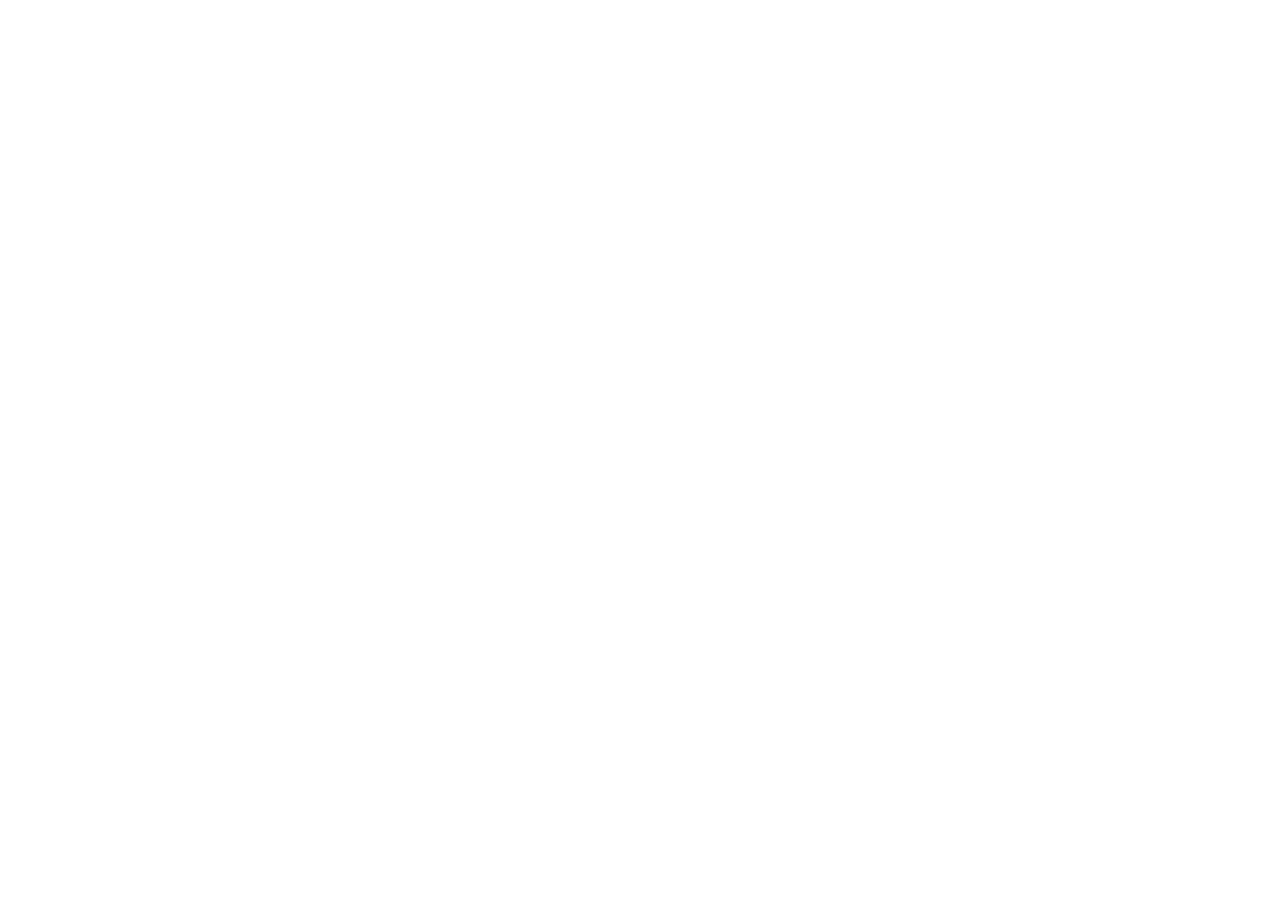
==== index.html @ 39f3bde1 "first commit" ====
<!DOCTYPE html>
<html lang="en">
<head>
    <meta charset="UTF-8">
    <meta name="viewport" content="width=device-width, initial-scale=1.0">
    <title>home</title>
    <link rel="stylesheet" href="./css/base.css">
    <link rel="stylesheet" href="./css/home/home.css">
</head>
<body>
    <header>
        
    </header>
</body>
</html>
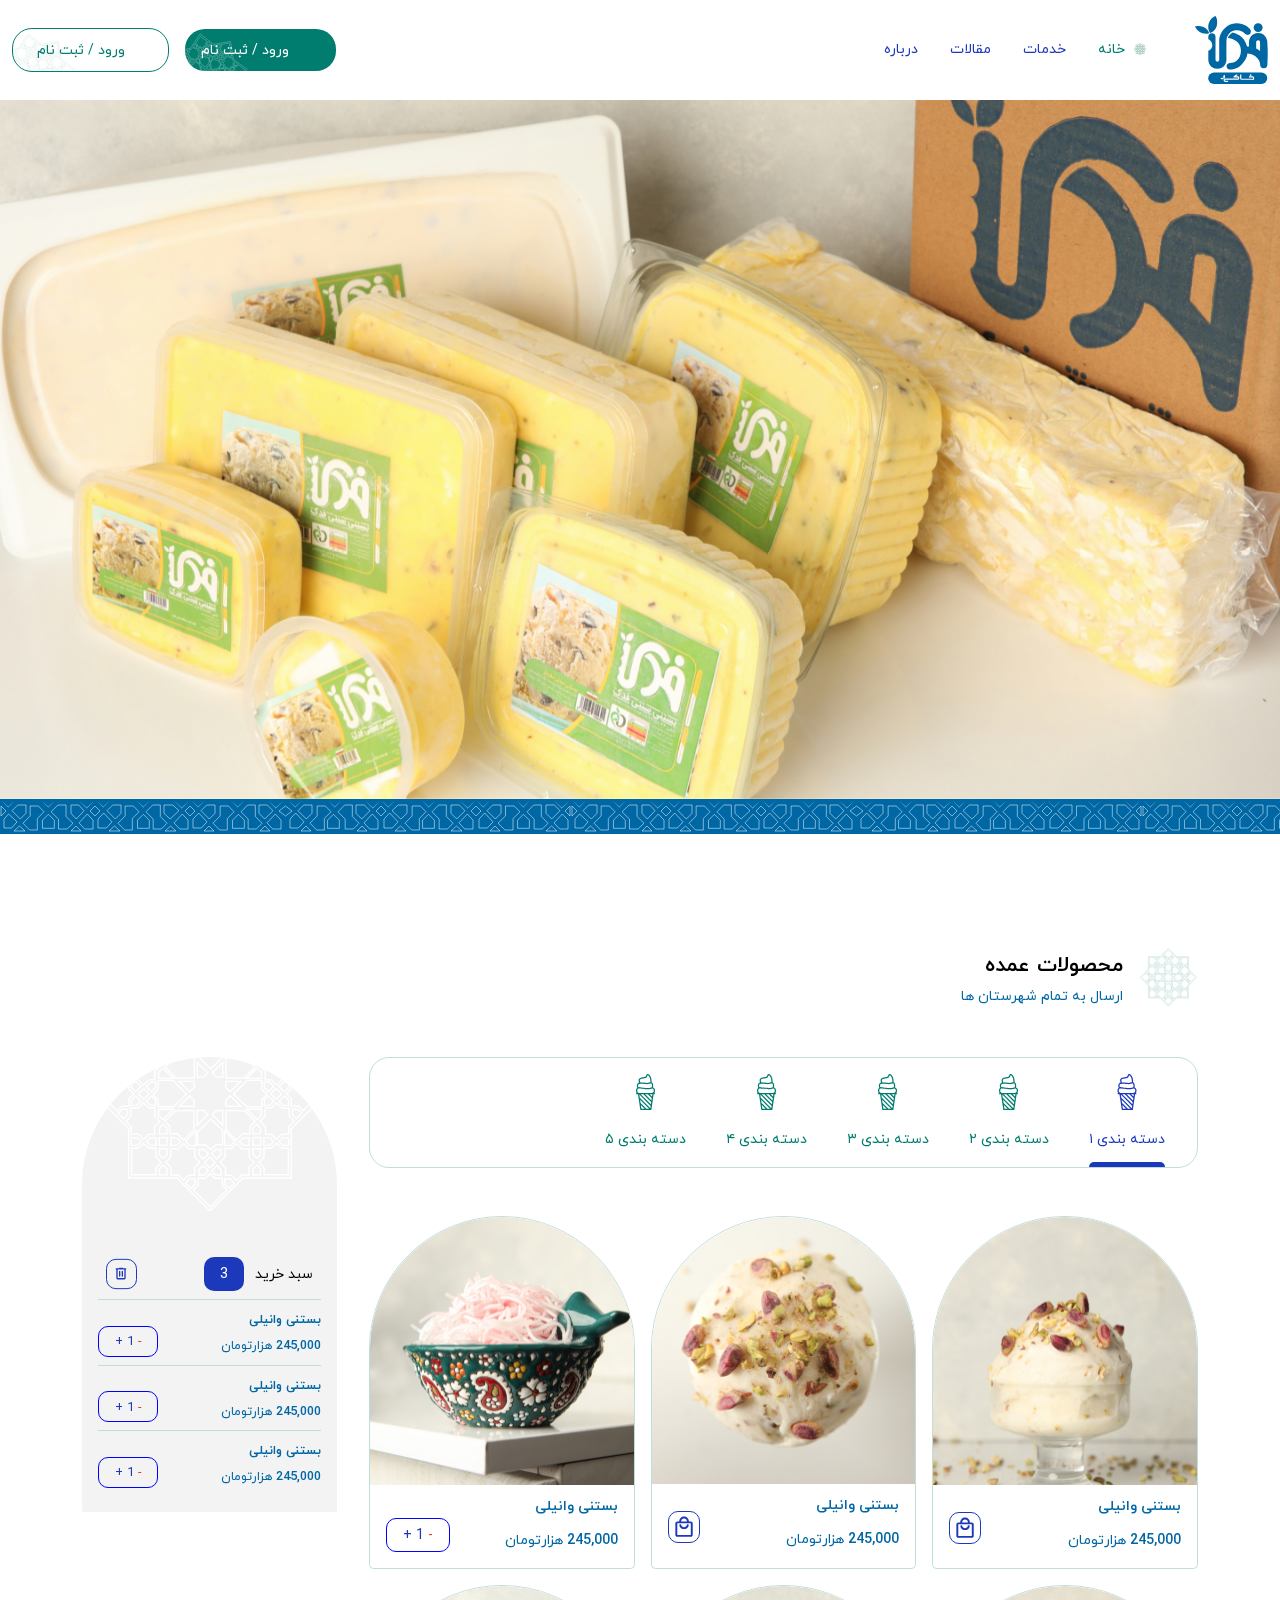
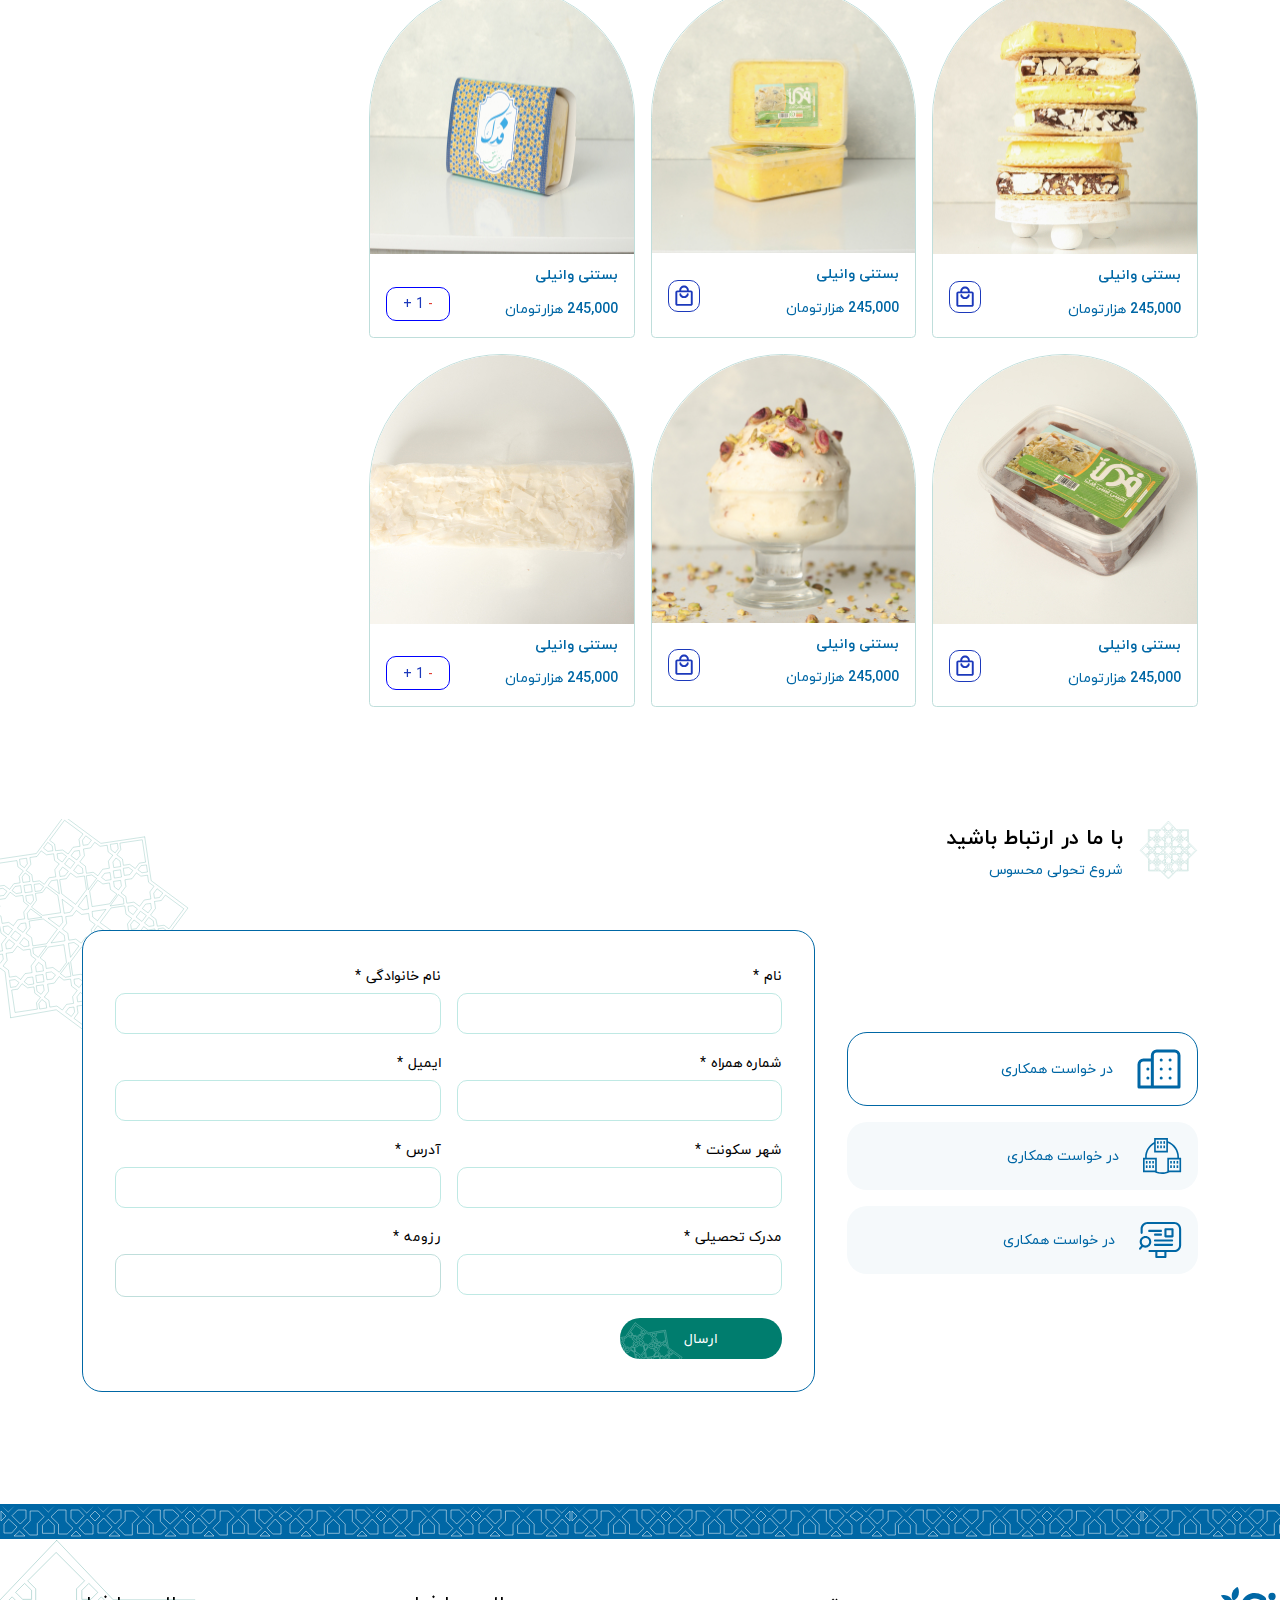
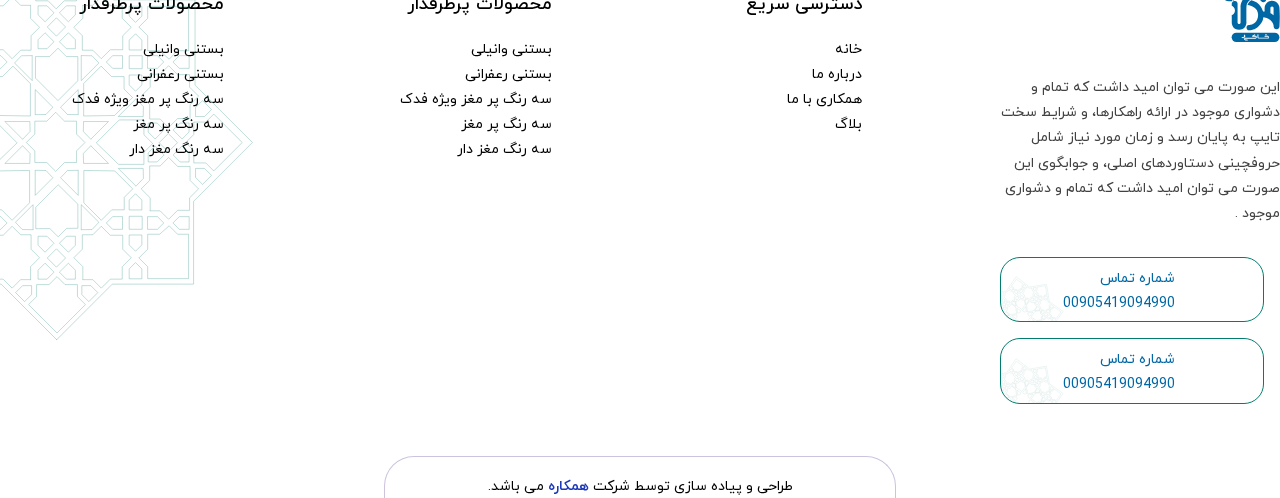
==== commit fea1b48e: "home page 98%" ====
--- a/index.html
+++ b/index.html
@@ -1,15 +1,1426 @@
 <!DOCTYPE html>
-<html lang="en">
-<head>
-    <meta charset="UTF-8">
-    <meta name="viewport" content="width=device-width, initial-scale=1.0">
+<html lang="fa" dir="rtl">
+  <head>
+    <meta charset="UTF-8" />
+    <meta name="viewport" content="width=device-width, initial-scale=1.0" />
     <title>home</title>
-    <link rel="stylesheet" href="./css/base.css">
-    <link rel="stylesheet" href="./css/home/home.css">
-</head>
-<body>
-    <header>
-        
+    <link rel="stylesheet" href="./css/base.css" />
+    <link rel="stylesheet" href="./css/home/home.css" />
+    <link
+      rel="stylesheet"
+      href="https://cdnjs.cloudflare.com/ajax/libs/font-awesome/6.5.2/css/all.min.css"
+      integrity="sha512-SnH5WK+bZxgPHs44uWIX+LLJAJ9/2PkPKZ5QiAj6Ta86w+fsb2TkcmfRyVX3pBnMFcV7oQPJkl9QevSCWr3W6A=="
+      crossorigin="anonymous"
+      referrerpolicy="no-referrer"
+    />
+  </head>
+  <body>
+    <header class="header">
+      <div class="header-logo">
+        <img src="./public/images/global/fadak-logo.svg" alt="" title="" />
+      </div>
+
+      <nav class="header-nav">
+        <ul class="header-nav-links">
+          <li>
+            <a class="header-nav-links-item active" href="#">
+              <img
+                src="./public/images/global/shape-active-nav.svg"
+                alt=""
+                title=""
+              />
+              خانه
+            </a>
+          </li>
+          <li>
+            <a class="header-nav-links-item" href="#"> خدمات </a>
+          </li>
+          <li>
+            <a class="header-nav-links-item" href="#"> مقالات </a>
+          </li>
+          <li>
+            <a class="header-nav-links-item" href="#"> درباره </a>
+          </li>
+        </ul>
+      </nav>
+
+      <div class="header-cta">
+        <a class="btn btn-primary" href="#">
+           <i class="far fa-user"></i>
+          ورود / ثبت نام
+        </a>
+        <a class="btn btn-secondary" href="#">
+          <i class="fa fa-phone"></i>
+          ورود / ثبت نام
+        </a>
+      </div>
     </header>
-</body>
-</html>+
+    <main>
+      <section class="home-hero">
+        <div class="swiper home-hero-swiper">
+          <div class="swiper-wrapper">
+            <div class="swiper-slide">
+              <img src="./public/images/home/icecream.jpg" alt="" title="" />
+            </div>
+            <div class="swiper-slide">
+              <img src="./public/images/home/icecream.jpg" alt="" title="" />
+            </div>
+            <div class="swiper-slide">
+              <img src="./public/images/home/icecream.jpg" alt="" title="" />
+            </div>
+          </div>
+        </div>
+      </section>
+
+      <div class="bg-seperator wrapper-md"></div>
+
+      <section class="home-tabs wrapper-md">
+        <div class="container">
+          <div class="row">
+            <div class="shared-title">
+              <div class="shared-title-image">
+                <img
+                  src="./public/images/global/shape-title.svg"
+                  alt=""
+                  title=""
+                />
+              </div>
+              <div class="shared-title-header">
+                <h2 class="shared-title-heading">محصولات عمده</h2>
+                <p class="shared-title-subheading">ارسال به تمام شهرستان ها</p>
+              </div>
+            </div>
+            <div class="col-12 col-md-6 col-lg-9">
+              <div class="home-tabs-category">
+                <a
+                  data-target="#category-tab-1"
+                  class="home-tabs-category-item active"
+                >
+                  <img
+                    class="normal"
+                    src="./public/images/home/home-ice-cream-normal.svg"
+                    alt=""
+                    title=""
+                  />
+                  <img
+                    class="active"
+                    src="./public/images/home/home-ice-cream-active.svg"
+                    alt=""
+                    title=""
+                  />
+                  <p>دسته بندی ۱</p>
+                </a>
+
+                <a
+                  data-target="#category-tab-2"
+                  href="#"
+                  class="home-tabs-category-item"
+                >
+                  <img
+                    class="normal"
+                    src="./public/images/home/home-ice-cream-normal.svg"
+                    alt=""
+                    title=""
+                  />
+                  <img
+                    class="active"
+                    src="./public/images/home/home-ice-cream-active.svg"
+                    alt=""
+                    title=""
+                  />
+                  <p>دسته بندی ۲</p>
+                </a>
+
+                <a
+                  data-target="#category-tab-3"
+                  href="#"
+                  class="home-tabs-category-item"
+                >
+                  <img
+                    class="normal"
+                    src="./public/images/home/home-ice-cream-normal.svg"
+                    alt=""
+                    title=""
+                  />
+                  <img
+                    class="active"
+                    src="./public/images/home/home-ice-cream-active.svg"
+                    alt=""
+                    title=""
+                  />
+                  <p>دسته بندی ۳</p>
+                </a>
+                <a
+                  data-target="#category-tab-4"
+                  href="#"
+                  class="home-tabs-category-item"
+                >
+                  <img
+                    class="normal"
+                    src="./public/images/home/home-ice-cream-normal.svg"
+                    alt=""
+                    title=""
+                  />
+                  <img
+                    class="active"
+                    src="./public/images/home/home-ice-cream-active.svg"
+                    alt=""
+                    title=""
+                  />
+                  <p>دسته بندی ۴</p>
+                </a>
+                <a
+                  data-target="#category-tab-5"
+                  href="#"
+                  class="home-tabs-category-item"
+                >
+                  <img
+                    class="normal"
+                    src="./public/images/home/home-ice-cream-normal.svg"
+                    alt=""
+                    title=""
+                  />
+                  <img
+                    class="active"
+                    src="./public/images/home/home-ice-cream-active.svg"
+                    alt=""
+                    title=""
+                  />
+                  <p>دسته بندی ۵</p>
+                </a>
+              </div>
+
+              <div id="category-tab-1" class="home-tabs-content active">
+                <div class="home-tabs-content-item">
+                  <div class="home-tabs-content-item-image">
+                    <img src="./public/images/home/icecream-1.jpg" alt="" />
+                  </div>
+                  <div class="home-tabs-content-item-content">
+                    <div class="home-tabs-content-item-price">
+                      <b> بستنی وانیلی </b>
+                      <p><b>245,000</b> هزارتومان</p>
+                    </div>
+                    <div class="home-tabs-content-item-badge">
+                      <img
+                        src="./public/images/home/basket.svg"
+                        alt=""
+                        title=""
+                      />
+                    </div>
+                  </div>
+                </div>
+                <div class="home-tabs-content-item">
+                  <div class="home-tabs-content-item-image">
+                    <img src="./public/images/home/icecream-2.jpg" alt="" />
+                  </div>
+                  <div class="home-tabs-content-item-content">
+                    <div class="home-tabs-content-item-price">
+                      <b> بستنی وانیلی </b>
+                      <p><b>245,000</b> هزارتومان</p>
+                    </div>
+                    <div class="home-tabs-content-item-badge">
+                      <img
+                        src="./public/images/home/basket.svg"
+                        alt=""
+                        title=""
+                      />
+                    </div>
+                  </div>
+                </div>
+                <div class="home-tabs-content-item">
+                  <div class="home-tabs-content-item-image">
+                    <img src="./public/images/home/icecream-3.jpg" alt="" />
+                  </div>
+                  <div class="home-tabs-content-item-content">
+                    <div class="home-tabs-content-item-price">
+                      <b> بستنی وانیلی </b>
+                      <p><b>245,000</b> هزارتومان</p>
+                    </div>
+                    <div class="home-tabs-content-item-badge">
+                      <div class="home-tabs-content-item-count">
+                        <span class="home-tabs-content-item-count-minus">
+                          -
+                        </span>
+                        <span class="home-tabs-content-item-count-number">
+                          1
+                        </span>
+                        <span class="home-tabs-content-item-count-plus">
+                          +
+                        </span>
+                      </div>
+                    </div>
+                  </div>
+                </div>
+                <div class="home-tabs-content-item">
+                  <div class="home-tabs-content-item-image">
+                    <img src="./public/images/home/icecream-4.jpg" alt="" />
+                  </div>
+                  <div class="home-tabs-content-item-content">
+                    <div class="home-tabs-content-item-price">
+                      <b> بستنی وانیلی </b>
+                      <p><b>245,000</b> هزارتومان</p>
+                    </div>
+                    <div class="home-tabs-content-item-badge">
+                      <img
+                        src="./public/images/home/basket.svg"
+                        alt=""
+                        title=""
+                      />
+                    </div>
+                  </div>
+                </div>
+                <div class="home-tabs-content-item">
+                  <div class="home-tabs-content-item-image">
+                    <img src="./public/images/home/icecream-5.jpg" alt="" />
+                  </div>
+                  <div class="home-tabs-content-item-content">
+                    <div class="home-tabs-content-item-price">
+                      <b> بستنی وانیلی </b>
+                      <p><b>245,000</b> هزارتومان</p>
+                    </div>
+                    <div class="home-tabs-content-item-badge">
+                      <img
+                        src="./public/images/home/basket.svg"
+                        alt=""
+                        title=""
+                      />
+                    </div>
+                  </div>
+                </div>
+                <div class="home-tabs-content-item">
+                  <div class="home-tabs-content-item-image">
+                    <img src="./public/images/home/icecream-6.jpg" alt="" />
+                  </div>
+                  <div class="home-tabs-content-item-content">
+                    <div class="home-tabs-content-item-price">
+                      <b> بستنی وانیلی </b>
+                      <p><b>245,000</b> هزارتومان</p>
+                    </div>
+                    <div class="home-tabs-content-item-badge">
+                      <div class="home-tabs-content-item-count">
+                        <span class="home-tabs-content-item-count-minus">
+                          -
+                        </span>
+                        <span class="home-tabs-content-item-count-number">
+                          1
+                        </span>
+                        <span class="home-tabs-content-item-count-plus">
+                          +
+                        </span>
+                      </div>
+                    </div>
+                  </div>
+                </div>
+                <div class="home-tabs-content-item">
+                  <div class="home-tabs-content-item-image">
+                    <img src="./public/images/home/icecream-7.jpg" alt="" />
+                  </div>
+                  <div class="home-tabs-content-item-content">
+                    <div class="home-tabs-content-item-price">
+                      <b> بستنی وانیلی </b>
+                      <p><b>245,000</b> هزارتومان</p>
+                    </div>
+                    <div class="home-tabs-content-item-badge">
+                      <img
+                        src="./public/images/home/basket.svg"
+                        alt=""
+                        title=""
+                      />
+                    </div>
+                  </div>
+                </div>
+                <div class="home-tabs-content-item">
+                  <div class="home-tabs-content-item-image">
+                    <img src="./public/images/home/icecream-8.jpg" alt="" />
+                  </div>
+                  <div class="home-tabs-content-item-content">
+                    <div class="home-tabs-content-item-price">
+                      <b> بستنی وانیلی </b>
+                      <p><b>245,000</b> هزارتومان</p>
+                    </div>
+                    <div class="home-tabs-content-item-badge">
+                      <img
+                        src="./public/images/home/basket.svg"
+                        alt=""
+                        title=""
+                      />
+                    </div>
+                  </div>
+                </div>
+                <div class="home-tabs-content-item">
+                  <div class="home-tabs-content-item-image">
+                    <img src="./public/images/home/icecream-9.jpg" alt="" />
+                  </div>
+                  <div class="home-tabs-content-item-content">
+                    <div class="home-tabs-content-item-price">
+                      <b> بستنی وانیلی </b>
+                      <p><b>245,000</b> هزارتومان</p>
+                    </div>
+                    <div class="home-tabs-content-item-badge">
+                      <div class="home-tabs-content-item-count">
+                        <span class="home-tabs-content-item-count-minus">
+                          -
+                        </span>
+                        <span class="home-tabs-content-item-count-number">
+                          1
+                        </span>
+                        <span class="home-tabs-content-item-count-plus">
+                          +
+                        </span>
+                      </div>
+                    </div>
+                  </div>
+                </div>
+              </div>
+              <div id="category-tab-2" class="home-tabs-content">
+                <div class="home-tabs-content-item">
+                  <div class="home-tabs-content-item-image">
+                    <img src="./public/images/home/icecream-2.jpg" alt="" />
+                  </div>
+                  <div class="home-tabs-content-item-content">
+                    <div class="home-tabs-content-item-price">
+                      <b> بستنی وانیلی </b>
+                      <p><b>245,000</b> هزارتومان</p>
+                    </div>
+                    <div class="home-tabs-content-item-badge">
+                      <img
+                        src="./public/images/home/basket.svg"
+                        alt=""
+                        title=""
+                      />
+                    </div>
+                  </div>
+                </div>
+                <div class="home-tabs-content-item">
+                  <div class="home-tabs-content-item-image">
+                    <img src="./public/images/home/icecream-1.jpg" alt="" />
+                  </div>
+                  <div class="home-tabs-content-item-content">
+                    <div class="home-tabs-content-item-price">
+                      <b> بستنی وانیلی </b>
+                      <p><b>245,000</b> هزارتومان</p>
+                    </div>
+                    <div class="home-tabs-content-item-badge">
+                      <img
+                        src="./public/images/home/basket.svg"
+                        alt=""
+                        title=""
+                      />
+                    </div>
+                  </div>
+                </div>
+                <div class="home-tabs-content-item">
+                  <div class="home-tabs-content-item-image">
+                    <img src="./public/images/home/icecream-3.jpg" alt="" />
+                  </div>
+                  <div class="home-tabs-content-item-content">
+                    <div class="home-tabs-content-item-price">
+                      <b> بستنی وانیلی </b>
+                      <p><b>245,000</b> هزارتومان</p>
+                    </div>
+                    <div class="home-tabs-content-item-badge">
+                      <div class="home-tabs-content-item-count">
+                        <span class="home-tabs-content-item-count-minus">
+                          -
+                        </span>
+                        <span class="home-tabs-content-item-count-number">
+                          1
+                        </span>
+                        <span class="home-tabs-content-item-count-plus">
+                          +
+                        </span>
+                      </div>
+                    </div>
+                  </div>
+                </div>
+                <div class="home-tabs-content-item">
+                  <div class="home-tabs-content-item-image">
+                    <img src="./public/images/home/icecream-4.jpg" alt="" />
+                  </div>
+                  <div class="home-tabs-content-item-content">
+                    <div class="home-tabs-content-item-price">
+                      <b> بستنی وانیلی </b>
+                      <p><b>245,000</b> هزارتومان</p>
+                    </div>
+                    <div class="home-tabs-content-item-badge">
+                      <img
+                        src="./public/images/home/basket.svg"
+                        alt=""
+                        title=""
+                      />
+                    </div>
+                  </div>
+                </div>
+                <div class="home-tabs-content-item">
+                  <div class="home-tabs-content-item-image">
+                    <img src="./public/images/home/icecream-5.jpg" alt="" />
+                  </div>
+                  <div class="home-tabs-content-item-content">
+                    <div class="home-tabs-content-item-price">
+                      <b> بستنی وانیلی </b>
+                      <p><b>245,000</b> هزارتومان</p>
+                    </div>
+                    <div class="home-tabs-content-item-badge">
+                      <img
+                        src="./public/images/home/basket.svg"
+                        alt=""
+                        title=""
+                      />
+                    </div>
+                  </div>
+                </div>
+                <div class="home-tabs-content-item">
+                  <div class="home-tabs-content-item-image">
+                    <img src="./public/images/home/icecream-6.jpg" alt="" />
+                  </div>
+                  <div class="home-tabs-content-item-content">
+                    <div class="home-tabs-content-item-price">
+                      <b> بستنی وانیلی </b>
+                      <p><b>245,000</b> هزارتومان</p>
+                    </div>
+                    <div class="home-tabs-content-item-badge">
+                      <div class="home-tabs-content-item-count">
+                        <span class="home-tabs-content-item-count-minus">
+                          -
+                        </span>
+                        <span class="home-tabs-content-item-count-number">
+                          1
+                        </span>
+                        <span class="home-tabs-content-item-count-plus">
+                          +
+                        </span>
+                      </div>
+                    </div>
+                  </div>
+                </div>
+                <div class="home-tabs-content-item">
+                  <div class="home-tabs-content-item-image">
+                    <img src="./public/images/home/icecream-7.jpg" alt="" />
+                  </div>
+                  <div class="home-tabs-content-item-content">
+                    <div class="home-tabs-content-item-price">
+                      <b> بستنی وانیلی </b>
+                      <p><b>245,000</b> هزارتومان</p>
+                    </div>
+                    <div class="home-tabs-content-item-badge">
+                      <img
+                        src="./public/images/home/basket.svg"
+                        alt=""
+                        title=""
+                      />
+                    </div>
+                  </div>
+                </div>
+                <div class="home-tabs-content-item">
+                  <div class="home-tabs-content-item-image">
+                    <img src="./public/images/home/icecream-8.jpg" alt="" />
+                  </div>
+                  <div class="home-tabs-content-item-content">
+                    <div class="home-tabs-content-item-price">
+                      <b> بستنی وانیلی </b>
+                      <p><b>245,000</b> هزارتومان</p>
+                    </div>
+                    <div class="home-tabs-content-item-badge">
+                      <img
+                        src="./public/images/home/basket.svg"
+                        alt=""
+                        title=""
+                      />
+                    </div>
+                  </div>
+                </div>
+                <div class="home-tabs-content-item">
+                  <div class="home-tabs-content-item-image">
+                    <img src="./public/images/home/icecream-9.jpg" alt="" />
+                  </div>
+                  <div class="home-tabs-content-item-content">
+                    <div class="home-tabs-content-item-price">
+                      <b> بستنی وانیلی </b>
+                      <p><b>245,000</b> هزارتومان</p>
+                    </div>
+                    <div class="home-tabs-content-item-badge">
+                      <div class="home-tabs-content-item-count">
+                        <span class="home-tabs-content-item-count-minus">
+                          -
+                        </span>
+                        <span class="home-tabs-content-item-count-number">
+                          1
+                        </span>
+                        <span class="home-tabs-content-item-count-plus">
+                          +
+                        </span>
+                      </div>
+                    </div>
+                  </div>
+                </div>
+              </div>
+              <div id="category-tab-3" class="home-tabs-content">
+                <div class="home-tabs-content-item">
+                  <div class="home-tabs-content-item-image">
+                    <img src="./public/images/home/icecream-1.jpg" alt="" />
+                  </div>
+                  <div class="home-tabs-content-item-content">
+                    <div class="home-tabs-content-item-price">
+                      <b> بستنی وانیلی </b>
+                      <p><b>245,000</b> هزارتومان</p>
+                    </div>
+                    <div class="home-tabs-content-item-badge">
+                      <img
+                        src="./public/images/home/basket.svg"
+                        alt=""
+                        title=""
+                      />
+                    </div>
+                  </div>
+                </div>
+                <div class="home-tabs-content-item">
+                  <div class="home-tabs-content-item-image">
+                    <img src="./public/images/home/icecream-2.jpg" alt="" />
+                  </div>
+                  <div class="home-tabs-content-item-content">
+                    <div class="home-tabs-content-item-price">
+                      <b> بستنی وانیلی </b>
+                      <p><b>245,000</b> هزارتومان</p>
+                    </div>
+                    <div class="home-tabs-content-item-badge">
+                      <img
+                        src="./public/images/home/basket.svg"
+                        alt=""
+                        title=""
+                      />
+                    </div>
+                  </div>
+                </div>
+                <div class="home-tabs-content-item">
+                  <div class="home-tabs-content-item-image">
+                    <img src="./public/images/home/icecream-3.jpg" alt="" />
+                  </div>
+                  <div class="home-tabs-content-item-content">
+                    <div class="home-tabs-content-item-price">
+                      <b> بستنی وانیلی </b>
+                      <p><b>245,000</b> هزارتومان</p>
+                    </div>
+                    <div class="home-tabs-content-item-badge">
+                      <div class="home-tabs-content-item-count">
+                        <span class="home-tabs-content-item-count-minus">
+                          -
+                        </span>
+                        <span class="home-tabs-content-item-count-number">
+                          1
+                        </span>
+                        <span class="home-tabs-content-item-count-plus">
+                          +
+                        </span>
+                      </div>
+                    </div>
+                  </div>
+                </div>
+                <div class="home-tabs-content-item">
+                  <div class="home-tabs-content-item-image">
+                    <img src="./public/images/home/icecream-4.jpg" alt="" />
+                  </div>
+                  <div class="home-tabs-content-item-content">
+                    <div class="home-tabs-content-item-price">
+                      <b> بستنی وانیلی </b>
+                      <p><b>245,000</b> هزارتومان</p>
+                    </div>
+                    <div class="home-tabs-content-item-badge">
+                      <img
+                        src="./public/images/home/basket.svg"
+                        alt=""
+                        title=""
+                      />
+                    </div>
+                  </div>
+                </div>
+                <div class="home-tabs-content-item">
+                  <div class="home-tabs-content-item-image">
+                    <img src="./public/images/home/icecream-5.jpg" alt="" />
+                  </div>
+                  <div class="home-tabs-content-item-content">
+                    <div class="home-tabs-content-item-price">
+                      <b> بستنی وانیلی </b>
+                      <p><b>245,000</b> هزارتومان</p>
+                    </div>
+                    <div class="home-tabs-content-item-badge">
+                      <img
+                        src="./public/images/home/basket.svg"
+                        alt=""
+                        title=""
+                      />
+                    </div>
+                  </div>
+                </div>
+                <div class="home-tabs-content-item">
+                  <div class="home-tabs-content-item-image">
+                    <img src="./public/images/home/icecream-6.jpg" alt="" />
+                  </div>
+                  <div class="home-tabs-content-item-content">
+                    <div class="home-tabs-content-item-price">
+                      <b> بستنی وانیلی </b>
+                      <p><b>245,000</b> هزارتومان</p>
+                    </div>
+                    <div class="home-tabs-content-item-badge">
+                      <div class="home-tabs-content-item-count">
+                        <span class="home-tabs-content-item-count-minus">
+                          -
+                        </span>
+                        <span class="home-tabs-content-item-count-number">
+                          1
+                        </span>
+                        <span class="home-tabs-content-item-count-plus">
+                          +
+                        </span>
+                      </div>
+                    </div>
+                  </div>
+                </div>
+                <div class="home-tabs-content-item">
+                  <div class="home-tabs-content-item-image">
+                    <img src="./public/images/home/icecream-7.jpg" alt="" />
+                  </div>
+                  <div class="home-tabs-content-item-content">
+                    <div class="home-tabs-content-item-price">
+                      <b> بستنی وانیلی </b>
+                      <p><b>245,000</b> هزارتومان</p>
+                    </div>
+                    <div class="home-tabs-content-item-badge">
+                      <img
+                        src="./public/images/home/basket.svg"
+                        alt=""
+                        title=""
+                      />
+                    </div>
+                  </div>
+                </div>
+                <div class="home-tabs-content-item">
+                  <div class="home-tabs-content-item-image">
+                    <img src="./public/images/home/icecream-8.jpg" alt="" />
+                  </div>
+                  <div class="home-tabs-content-item-content">
+                    <div class="home-tabs-content-item-price">
+                      <b> بستنی وانیلی </b>
+                      <p><b>245,000</b> هزارتومان</p>
+                    </div>
+                    <div class="home-tabs-content-item-badge">
+                      <img
+                        src="./public/images/home/basket.svg"
+                        alt=""
+                        title=""
+                      />
+                    </div>
+                  </div>
+                </div>
+                <div class="home-tabs-content-item">
+                  <div class="home-tabs-content-item-image">
+                    <img src="./public/images/home/icecream-9.jpg" alt="" />
+                  </div>
+                  <div class="home-tabs-content-item-content">
+                    <div class="home-tabs-content-item-price">
+                      <b> بستنی وانیلی </b>
+                      <p><b>245,000</b> هزارتومان</p>
+                    </div>
+                    <div class="home-tabs-content-item-badge">
+                      <div class="home-tabs-content-item-count">
+                        <span class="home-tabs-content-item-count-minus">
+                          -
+                        </span>
+                        <span class="home-tabs-content-item-count-number">
+                          1
+                        </span>
+                        <span class="home-tabs-content-item-count-plus">
+                          +
+                        </span>
+                      </div>
+                    </div>
+                  </div>
+                </div>
+              </div>
+              <div id="category-tab-4" class="home-tabs-content">
+                <div class="home-tabs-content-item">
+                  <div class="home-tabs-content-item-image">
+                    <img src="./public/images/home/icecream-1.jpg" alt="" />
+                  </div>
+                  <div class="home-tabs-content-item-content">
+                    <div class="home-tabs-content-item-price">
+                      <b> بستنی وانیلی </b>
+                      <p><b>245,000</b> هزارتومان</p>
+                    </div>
+                    <div class="home-tabs-content-item-badge">
+                      <img
+                        src="./public/images/home/basket.svg"
+                        alt=""
+                        title=""
+                      />
+                    </div>
+                  </div>
+                </div>
+                <div class="home-tabs-content-item">
+                  <div class="home-tabs-content-item-image">
+                    <img src="./public/images/home/icecream-2.jpg" alt="" />
+                  </div>
+                  <div class="home-tabs-content-item-content">
+                    <div class="home-tabs-content-item-price">
+                      <b> بستنی وانیلی </b>
+                      <p><b>245,000</b> هزارتومان</p>
+                    </div>
+                    <div class="home-tabs-content-item-badge">
+                      <img
+                        src="./public/images/home/basket.svg"
+                        alt=""
+                        title=""
+                      />
+                    </div>
+                  </div>
+                </div>
+                <div class="home-tabs-content-item">
+                  <div class="home-tabs-content-item-image">
+                    <img src="./public/images/home/icecream-3.jpg" alt="" />
+                  </div>
+                  <div class="home-tabs-content-item-content">
+                    <div class="home-tabs-content-item-price">
+                      <b> بستنی وانیلی </b>
+                      <p><b>245,000</b> هزارتومان</p>
+                    </div>
+                    <div class="home-tabs-content-item-badge">
+                      <div class="home-tabs-content-item-count">
+                        <span class="home-tabs-content-item-count-minus">
+                          -
+                        </span>
+                        <span class="home-tabs-content-item-count-number">
+                          1
+                        </span>
+                        <span class="home-tabs-content-item-count-plus">
+                          +
+                        </span>
+                      </div>
+                    </div>
+                  </div>
+                </div>
+                <div class="home-tabs-content-item">
+                  <div class="home-tabs-content-item-image">
+                    <img src="./public/images/home/icecream-4.jpg" alt="" />
+                  </div>
+                  <div class="home-tabs-content-item-content">
+                    <div class="home-tabs-content-item-price">
+                      <b> بستنی وانیلی </b>
+                      <p><b>245,000</b> هزارتومان</p>
+                    </div>
+                    <div class="home-tabs-content-item-badge">
+                      <img
+                        src="./public/images/home/basket.svg"
+                        alt=""
+                        title=""
+                      />
+                    </div>
+                  </div>
+                </div>
+                <div class="home-tabs-content-item">
+                  <div class="home-tabs-content-item-image">
+                    <img src="./public/images/home/icecream-5.jpg" alt="" />
+                  </div>
+                  <div class="home-tabs-content-item-content">
+                    <div class="home-tabs-content-item-price">
+                      <b> بستنی وانیلی </b>
+                      <p><b>245,000</b> هزارتومان</p>
+                    </div>
+                    <div class="home-tabs-content-item-badge">
+                      <img
+                        src="./public/images/home/basket.svg"
+                        alt=""
+                        title=""
+                      />
+                    </div>
+                  </div>
+                </div>
+                <div class="home-tabs-content-item">
+                  <div class="home-tabs-content-item-image">
+                    <img src="./public/images/home/icecream-6.jpg" alt="" />
+                  </div>
+                  <div class="home-tabs-content-item-content">
+                    <div class="home-tabs-content-item-price">
+                      <b> بستنی وانیلی </b>
+                      <p><b>245,000</b> هزارتومان</p>
+                    </div>
+                    <div class="home-tabs-content-item-badge">
+                      <div class="home-tabs-content-item-count">
+                        <span class="home-tabs-content-item-count-minus">
+                          -
+                        </span>
+                        <span class="home-tabs-content-item-count-number">
+                          1
+                        </span>
+                        <span class="home-tabs-content-item-count-plus">
+                          +
+                        </span>
+                      </div>
+                    </div>
+                  </div>
+                </div>
+                <div class="home-tabs-content-item">
+                  <div class="home-tabs-content-item-image">
+                    <img src="./public/images/home/icecream-7.jpg" alt="" />
+                  </div>
+                  <div class="home-tabs-content-item-content">
+                    <div class="home-tabs-content-item-price">
+                      <b> بستنی وانیلی </b>
+                      <p><b>245,000</b> هزارتومان</p>
+                    </div>
+                    <div class="home-tabs-content-item-badge">
+                      <img
+                        src="./public/images/home/basket.svg"
+                        alt=""
+                        title=""
+                      />
+                    </div>
+                  </div>
+                </div>
+                <div class="home-tabs-content-item">
+                  <div class="home-tabs-content-item-image">
+                    <img src="./public/images/home/icecream-8.jpg" alt="" />
+                  </div>
+                  <div class="home-tabs-content-item-content">
+                    <div class="home-tabs-content-item-price">
+                      <b> بستنی وانیلی </b>
+                      <p><b>245,000</b> هزارتومان</p>
+                    </div>
+                    <div class="home-tabs-content-item-badge">
+                      <img
+                        src="./public/images/home/basket.svg"
+                        alt=""
+                        title=""
+                      />
+                    </div>
+                  </div>
+                </div>
+                <div class="home-tabs-content-item">
+                  <div class="home-tabs-content-item-image">
+                    <img src="./public/images/home/icecream-9.jpg" alt="" />
+                  </div>
+                  <div class="home-tabs-content-item-content">
+                    <div class="home-tabs-content-item-price">
+                      <b> بستنی وانیلی </b>
+                      <p><b>245,000</b> هزارتومان</p>
+                    </div>
+                    <div class="home-tabs-content-item-badge">
+                      <div class="home-tabs-content-item-count">
+                        <span class="home-tabs-content-item-count-minus">
+                          -
+                        </span>
+                        <span class="home-tabs-content-item-count-number">
+                          1
+                        </span>
+                        <span class="home-tabs-content-item-count-plus">
+                          +
+                        </span>
+                      </div>
+                    </div>
+                  </div>
+                </div>
+              </div>
+              <div id="category-tab-5" class="home-tabs-content">
+                <div class="home-tabs-content-item">
+                  <div class="home-tabs-content-item-image">
+                    <img src="./public/images/home/icecream-1.jpg" alt="" />
+                  </div>
+                  <div class="home-tabs-content-item-content">
+                    <div class="home-tabs-content-item-price">
+                      <b> بستنی وانیلی </b>
+                      <p><b>245,000</b> هزارتومان</p>
+                    </div>
+                    <div class="home-tabs-content-item-badge">
+                      <img
+                        src="./public/images/home/basket.svg"
+                        alt=""
+                        title=""
+                      />
+                    </div>
+                  </div>
+                </div>
+                <div class="home-tabs-content-item">
+                  <div class="home-tabs-content-item-image">
+                    <img src="./public/images/home/icecream-2.jpg" alt="" />
+                  </div>
+                  <div class="home-tabs-content-item-content">
+                    <div class="home-tabs-content-item-price">
+                      <b> بستنی وانیلی </b>
+                      <p><b>245,000</b> هزارتومان</p>
+                    </div>
+                    <div class="home-tabs-content-item-badge">
+                      <img
+                        src="./public/images/home/basket.svg"
+                        alt=""
+                        title=""
+                      />
+                    </div>
+                  </div>
+                </div>
+                <div class="home-tabs-content-item">
+                  <div class="home-tabs-content-item-image">
+                    <img src="./public/images/home/icecream-3.jpg" alt="" />
+                  </div>
+                  <div class="home-tabs-content-item-content">
+                    <div class="home-tabs-content-item-price">
+                      <b> بستنی وانیلی </b>
+                      <p><b>245,000</b> هزارتومان</p>
+                    </div>
+                    <div class="home-tabs-content-item-badge">
+                      <div class="home-tabs-content-item-count">
+                        <span class="home-tabs-content-item-count-minus">
+                          -
+                        </span>
+                        <span class="home-tabs-content-item-count-number">
+                          1
+                        </span>
+                        <span class="home-tabs-content-item-count-plus">
+                          +
+                        </span>
+                      </div>
+                    </div>
+                  </div>
+                </div>
+                <div class="home-tabs-content-item">
+                  <div class="home-tabs-content-item-image">
+                    <img src="./public/images/home/icecream-4.jpg" alt="" />
+                  </div>
+                  <div class="home-tabs-content-item-content">
+                    <div class="home-tabs-content-item-price">
+                      <b> بستنی وانیلی </b>
+                      <p><b>245,000</b> هزارتومان</p>
+                    </div>
+                    <div class="home-tabs-content-item-badge">
+                      <img
+                        src="./public/images/home/basket.svg"
+                        alt=""
+                        title=""
+                      />
+                    </div>
+                  </div>
+                </div>
+                <div class="home-tabs-content-item">
+                  <div class="home-tabs-content-item-image">
+                    <img src="./public/images/home/icecream-5.jpg" alt="" />
+                  </div>
+                  <div class="home-tabs-content-item-content">
+                    <div class="home-tabs-content-item-price">
+                      <b> بستنی وانیلی </b>
+                      <p><b>245,000</b> هزارتومان</p>
+                    </div>
+                    <div class="home-tabs-content-item-badge">
+                      <img
+                        src="./public/images/home/basket.svg"
+                        alt=""
+                        title=""
+                      />
+                    </div>
+                  </div>
+                </div>
+                <div class="home-tabs-content-item">
+                  <div class="home-tabs-content-item-image">
+                    <img src="./public/images/home/icecream-6.jpg" alt="" />
+                  </div>
+                  <div class="home-tabs-content-item-content">
+                    <div class="home-tabs-content-item-price">
+                      <b> بستنی وانیلی </b>
+                      <p><b>245,000</b> هزارتومان</p>
+                    </div>
+                    <div class="home-tabs-content-item-badge">
+                      <div class="home-tabs-content-item-count">
+                        <span class="home-tabs-content-item-count-minus">
+                          -
+                        </span>
+                        <span class="home-tabs-content-item-count-number">
+                          1
+                        </span>
+                        <span class="home-tabs-content-item-count-plus">
+                          +
+                        </span>
+                      </div>
+                    </div>
+                  </div>
+                </div>
+                <div class="home-tabs-content-item">
+                  <div class="home-tabs-content-item-image">
+                    <img src="./public/images/home/icecream-7.jpg" alt="" />
+                  </div>
+                  <div class="home-tabs-content-item-content">
+                    <div class="home-tabs-content-item-price">
+                      <b> بستنی وانیلی </b>
+                      <p><b>245,000</b> هزارتومان</p>
+                    </div>
+                    <div class="home-tabs-content-item-badge">
+                      <img
+                        src="./public/images/home/basket.svg"
+                        alt=""
+                        title=""
+                      />
+                    </div>
+                  </div>
+                </div>
+                <div class="home-tabs-content-item">
+                  <div class="home-tabs-content-item-image">
+                    <img src="./public/images/home/icecream-8.jpg" alt="" />
+                  </div>
+                  <div class="home-tabs-content-item-content">
+                    <div class="home-tabs-content-item-price">
+                      <b> بستنی وانیلی </b>
+                      <p><b>245,000</b> هزارتومان</p>
+                    </div>
+                    <div class="home-tabs-content-item-badge">
+                      <img
+                        src="./public/images/home/basket.svg"
+                        alt=""
+                        title=""
+                      />
+                    </div>
+                  </div>
+                </div>
+                <div class="home-tabs-content-item">
+                  <div class="home-tabs-content-item-image">
+                    <img src="./public/images/home/icecream-9.jpg" alt="" />
+                  </div>
+                  <div class="home-tabs-content-item-content">
+                    <div class="home-tabs-content-item-price">
+                      <b> بستنی وانیلی </b>
+                      <p><b>245,000</b> هزارتومان</p>
+                    </div>
+                    <div class="home-tabs-content-item-badge">
+                      <div class="home-tabs-content-item-count">
+                        <span class="home-tabs-content-item-count-minus">
+                          -
+                        </span>
+                        <span class="home-tabs-content-item-count-number">
+                          1
+                        </span>
+                        <span class="home-tabs-content-item-count-plus">
+                          +
+                        </span>
+                      </div>
+                    </div>
+                  </div>
+                </div>
+              </div>
+            </div>
+            <div class="col-12 col-lg-3">
+              <div class="shared-sidebar">
+                <div class="shared-sidebar-head">
+                  <p class="shared-sidebar-head-basket">
+                    سبد خرید
+                    <span class="shared-sidebar-head-count"> 3 </span>
+                  </p>
+                  <img src="./public/images/global/trash.svg" alt="" title="" />
+                </div>
+                <div class="shared-sidebar-item">
+                  <div class="shared-sidebar-item-price">
+                    <b> بستنی وانیلی </b>
+                    <p><b>245,000</b> هزارتومان</p>
+                  </div>
+                  <div class="shared-sidebar-item-badge">
+                    <div class="shared-sidebar-item-count">
+                      <span class="shared-sidebar-item-count-minus"> - </span>
+                      <span class="shared-sidebar-item-count-number"> 1 </span>
+                      <span class="shared-sidebar-item-count-plus"> + </span>
+                    </div>
+                  </div>
+                </div>
+                <div class="shared-sidebar-item">
+                  <div class="shared-sidebar-item-price">
+                    <b> بستنی وانیلی </b>
+                    <p><b>245,000</b> هزارتومان</p>
+                  </div>
+                  <div class="shared-sidebar-item-badge">
+                    <div class="shared-sidebar-item-count">
+                      <span class="shared-sidebar-item-count-minus"> - </span>
+                      <span class="shared-sidebar-item-count-number"> 1 </span>
+                      <span class="shared-sidebar-item-count-plus"> + </span>
+                    </div>
+                  </div>
+                </div>
+                <div class="shared-sidebar-item">
+                  <div class="shared-sidebar-item-price">
+                    <b> بستنی وانیلی </b>
+                    <p><b>245,000</b> هزارتومان</p>
+                  </div>
+                  <div class="shared-sidebar-item-badge">
+                    <div class="shared-sidebar-item-count">
+                      <span class="shared-sidebar-item-count-minus"> - </span>
+                      <span class="shared-sidebar-item-count-number"> 1 </span>
+                      <span class="shared-sidebar-item-count-plus"> + </span>
+                    </div>
+                  </div>
+                </div>
+              </div>
+            </div>
+          </div>
+        </div>
+      </section>
+
+      <section class="wrapper-md home-contact">
+        <div class="container">
+          <div class="shared-title">
+            <div class="shared-title-image">
+              <img
+                src="./public/images/global/shape-title.svg"
+                alt=""
+                title=""
+              />
+            </div>
+            <div class="shared-title-header">
+              <h2 class="shared-title-heading">با ما در ارتباط باشید</h2>
+              <p class="shared-title-subheading">شروع تحولی محسوس</p>
+            </div>
+          </div>
+
+          <div class="row align-items-center">
+            <div class="col-12 col-lg-4">
+              <div class="home-contact-link-container">
+                <a
+                  class="home-contact-btn active"
+                  data-target="home-tab-contact"
+                >
+                  <img
+                    src="./public/images/home/building.svg"
+                    alt=""
+                    title=""
+                  />
+                  <p class="home-contact-btn-title">در خواست همکاری</p>
+                </a>
+                <a class="home-contact-btn" data-target="home-tab-collab">
+                  <img
+                    src="./public/images/home/three-building.svg"
+                    alt=""
+                    title=""
+                  />
+                  <p class="home-contact-btn-title">در خواست همکاری</p>
+                </a>
+                <a class="home-contact-btn" data-target="home-tab-wholesale">
+                  <img
+                    src="./public/images/home/monitoring.svg"
+                    alt=""
+                    title=""
+                  />
+                  <p class="home-contact-btn-title">در خواست همکاری</p>
+                </a>
+              </div>
+            </div>
+            <div class="col-12 col-lg-8">
+              <div id="home-tab-contact" class="home-contact-tab active">
+                <form action="" class="home-contact-form">
+                  <div>
+                    <label for="name"> نام * </label>
+                    <input type="text" />
+                  </div>
+                  <div>
+                    <label for="surname"> نام خانوادگی * </label>
+                    <input type="text" />
+                  </div>
+                  <div>
+                    <label for="surname"> شماره همراه * </label>
+                    <input type="number" />
+                  </div>
+                  <div>
+                    <label for="email"> ایمیل * </label>
+                    <input type="email" />
+                  </div>
+                  <div>
+                    <label for="city"> شهر سکونت * </label>
+                    <input type="text" />
+                  </div>
+                  <div>
+                    <label for="address"> آدرس * </label>
+                    <input type="text" />
+                  </div>
+                  <div>
+                    <label for="diploma"> مدرک تحصیلی * </label>
+                    <input type="text" />
+                  </div>
+                  <div class="home-contact-form-file">
+                    <label>رزومه *</label>
+                    <label
+                      for="file-input"
+                      class="home-contact-form-file-input"
+                    >
+                      <span><img src="./public/images/home/" alt="" /></span>
+                      <input type="file" id="file-input" />
+                    </label>
+                  </div>
+                  <img
+                    src="./public/images/home/shape-form.svg"
+                    alt=""
+                    title=""
+                    class="home-contact-form-shape"
+                  />
+                  <a href="#" class="btn btn-primary form-btn"> ارسال </a>
+                </form>
+              </div>
+              <div id="home-tab-collab" class="home-contact-tab">collab</div>
+              <div id="home-tab-wholesale" class="home-contact-tab">
+                wholesale
+              </div>
+            </div>
+          </div>
+        </div>
+      </section>
+    </main>
+
+    <div class="bg-seperator"></div>
+    <footer>
+      <div class="footer-grid">
+        <div class="footer-details">
+          <img
+            class="footer-img"
+            src="./public/images/global/fadak-logo.svg"
+            alt=""
+            title=""
+          />
+          <p class="footer-desc">
+            این صورت می توان امید داشت که تمام و دشواری موجود در ارائه راهکارها،
+            و شرایط سخت تایپ به پایان رسد و زمان مورد نیاز شامل حروفچینی
+            دستاوردهای اصلی، و جوابگوی این صورت می توان امید داشت که تمام و
+            دشواری موجود .
+          </p>
+          <div class="footer-call-info">
+            <div class="footer-call-info-box">
+              <i class="fa fa-phone"></i>
+              <div>
+                <a href="#">
+                  شماره تماس
+                  <br />
+                  00905419094990
+                </a>
+              </div>
+            </div>
+            <div class="footer-call-info-box">
+              <i class="fa fa-phone"></i>
+              <div>
+                <a href="#">
+                  شماره تماس
+                  <br />
+                  00905419094990
+                </a>
+              </div>
+            </div>
+          </div>
+          <div class="footer-icons">
+            <a href="#"> <i class="fa-brands fa-instagram"></i> </a>
+            <a href="#"> <i class="fa-brands fa-x-twitter"></i> </a>
+            <a href="#"><i class="fa-brands fa-facebook"></i></a>
+          </div>
+        </div>
+        <div class="footer-links">
+          <p class="footer-links-title">دسترسی سریع</p>
+          <ul>
+            <li>
+              <a href=""> خانه </a>
+            </li>
+            <li>
+              <a href=""> درباره ما </a>
+            </li>
+            <li>
+              <a href=""> همکاری با ما </a>
+            </li>
+            <li>
+              <a href=""> بلاگ </a>
+            </li>
+          </ul>
+        </div>
+        <div class="footer-links">
+          <p class="footer-links-title">محصولات پرطرفدار</p>
+          <ul>
+            <li>
+              <a href=""> بستنی وانیلی </a>
+            </li>
+            <li>
+              <a href=""> بستنی رعفرانی </a>
+            </li>
+            <li>
+              <a href=""> سه رنگ پر مغز ویژه فدک </a>
+            </li>
+            <li>
+              <a href=""> سه رنگ پر مغز </a>
+            </li>
+            <li>
+              <a href=""> سه رنگ مغز دار </a>
+            </li>
+          </ul>
+        </div>
+        <div class="footer-links">
+          <p class="footer-links-title">محصولات پرطرفدار</p>
+          <ul>
+            <li>
+              <a href=""> بستنی وانیلی </a>
+            </li>
+            <li>
+              <a href=""> بستنی رعفرانی </a>
+            </li>
+            <li>
+              <a href=""> سه رنگ پر مغز ویژه فدک </a>
+            </li>
+            <li>
+              <a href=""> سه رنگ پر مغز </a>
+            </li>
+            <li>
+              <a href=""> سه رنگ مغز دار </a>
+            </li>
+          </ul>
+        </div>
+      </div>
+      <img
+        class="footer-abs-image"
+        src="./public/images/global/shape-footer.svg"
+        alt=""
+        title=""
+      />
+
+      <p class="footer-copy">طراحی و پیاده سازی توسط شرکت <a href="#">همکاره</a> می باشد.</p>
+    </footer>
+
+    <script src="./js/swiper.js"></script>
+    <script src="./js/main.js"></script>
+
+    <script>
+      var swiper = new Swiper(".home-hero-swiper", {
+        navigation: {
+          nextEl: ".swiper-button-next",
+          prevEl: ".swiper-button-prev",
+        },
+      });
+
+      const HomecontactLinks = document.querySelectorAll(".home-contact-btn");
+      const HomeTabContents = document.querySelectorAll(".home-contact-tab");
+
+      HomecontactLinks.forEach((link) => {
+        link.addEventListener("click", (event) => {
+          event.preventDefault(); // Prevent default anchor link behavior
+          // Remove active class from all tabs and tab contents
+          HomecontactLinks.forEach((tab) => tab.classList.remove("active"));
+          HomeTabContents.forEach((content) =>
+            content.classList.remove("active")
+          );
+
+          // Add active class to the clicked tab and its content
+          link.classList.add("active");
+          document.querySelector(link.dataset.target).classList.add("active");
+        });
+      });
+
+      const tabLinks = document.querySelectorAll(".home-tabs-category-item");
+      const tabContents = document.querySelectorAll(".home-tabs-content");
+
+      tabLinks.forEach((link) => {
+        link.addEventListener("click", (event) => {
+          event.preventDefault(); // Prevent default anchor link behavior
+
+          // Remove active class from all tabs and tab contents
+          tabLinks.forEach((tab) => tab.classList.remove("active"));
+          tabContents.forEach((content) => content.classList.remove("active"));
+
+          // Add active class to the clicked tab and its content
+          link.classList.add("active");
+          document.querySelector(link.dataset.target).classList.add("active");
+        });
+      });
+    </script>
+  </body>
+</html>
--- a/css/base.css
+++ b/css/base.css
@@ -40274,7 +40274,7 @@
   font-style: normal;
   font-weight: 400;
   font-display: block;
-  src: url("../../fonts/webfonts/fa-brands-400.woff2") format("woff2"), url("../../fonts/webfonts/fa-brands-400.ttf") format("truetype");
+  src: url("./fonts/webfonts/fa-brands-400.woff2") format("woff2"), url("./fonts/webfonts/fa-brands-400.ttf") format("truetype");
 }
 .fab,
 .fa-brands {
@@ -42307,55 +42307,36 @@
   font-weight: 400;
 }
 
+@font-face {
+  font-family: "yekan";
+  src: url("./base/fonts/iranyekan-regular.ttf");
+  font-weight: 400;
+  font-style: normal;
+}
+@font-face {
+  font-family: "yekan";
+  src: url("./base/fonts/iranyekan-medium.ttf");
+  font-weight: 500;
+  font-style: normal;
+}
+@font-face {
+  font-family: "yekan";
+  src: url("./base/fonts/iranyekan-bold.ttf");
+  font-weight: 700;
+  font-style: normal;
+}
+@font-face {
+  font-family: "yekan";
+  src: url("./base/fonts/iranyekan-black.ttf");
+  font-weight: 900;
+  font-style: normal;
+}
 * {
   margin: 0;
   padding: 0;
   box-sizing: border-box;
 }
 
-@font-face {
-  font-family: "sans";
-  src: url("../fonts/IRANSansWebFaNum-Bold.woff") format("woff");
-  font-weight: 700;
-  font-style: normal;
-}
-@font-face {
-  font-family: "sans";
-  src: url("../fonts/IRANSansWebFaNum-Medium.woff") format("woff");
-  font-weight: 500;
-  font-style: normal;
-}
-@font-face {
-  font-family: "sans";
-  src: url("../fonts/IRANSansWebFaNum-UltraLight.woff") format("woff");
-  font-weight: 200;
-  font-style: normal;
-}
-@font-face {
-  font-family: "sans";
-  src: url("../fonts/IRANSansWebFaNum.woff") format("woff");
-  font-weight: normal;
-  font-style: normal;
-}
-@font-face {
-  font-family: "sans";
-  src: url("../fonts/IRANSansWebFaNum-Light.woff") format("woff");
-  font-weight: 300;
-  font-style: normal;
-}
-@font-face {
-  font-family: "sans";
-  src: url("../fonts/IRANSansWebFaNum-Black.woff") format("woff");
-  font-weight: 900;
-  font-style: normal;
-}
-@font-face {
-  font-family: "ArialBlack";
-  src: url("../fonts/Arial_Black.ttf") format("truetype");
-  font-weight: 400;
-  font-style: normal;
-  font-display: swap;
-}
 html,
 body {
   padding: 0;
@@ -42367,32 +42348,30 @@
 }
 
 body {
-  font-family: "sans";
+  font-family: "yekan";
   font-size: 14px;
   line-height: 1.8;
-}
-
-main {
-  margin-top: 3rem;
 }
 
 a {
   padding: 0;
   margin: 0;
+  text-decoration: none;
+  color: #000;
 }
 
 P {
-  font-weight: 300;
+  font-weight: 400;
 }
 
 input,
 textarea,
 select {
-  font-family: "sans";
+  font-family: "yekan";
 }
 
 .border-default {
-  border: solid 1px rgba(155, 155, 155, 0.4);
+  border: solid 1px rgba(186, 186, 186, 0.4);
 }
 
 .span-alert {
@@ -42412,19 +42391,19 @@
 }
 
 .text-primary {
-  color: #FFB100;
+  color: #1c39bb;
 }
 
 .text-color {
-  color: #878787 !important;
+  color: #424242 !important;
 }
 
 .bg-primary {
-  background-color: #FFB100 !important;
+  background-color: #1c39bb !important;
 }
 
 .bg-secondary {
-  background-color: #ff671c !important;
+  background-color: #00a693 !important;
 }
 
 .bg-divider {
@@ -42432,7 +42411,10 @@
 }
 
 .bg-seperator {
-  background-color: #f5f5f5;
+  height: 35px;
+  width: 100%;
+  background-color: #0067a5;
+  background-image: url("../../public/images/global/bg-seperator.svg");
 }
 
 .text-white {
@@ -43291,13 +43273,8 @@
     align-items: center;
     justify-content: center;
   }
-  .btn-primary,
-  .btn-secondary {
-    width: 100%;
-    text-align: center;
-  }
-}
-@media only screen and (max-width: 768px) {
+}
+@media only screen and (max-width: 992px) and (max-width: 768px) {
   .d-md-none {
     display: none !important;
   }
@@ -43312,7 +43289,7 @@
     margin-right: auto !important;
   }
 }
-@media only screen and (max-width: 576px) {
+@media only screen and (max-width: 992px) and (max-width: 576px) {
   .d-sm-none {
     display: none !important;
   }
@@ -43320,901 +43297,1085 @@
     display: block !important;
   }
 }
-.btn-cta {
+@media only screen and (max-width: 992px) {
+  .text-justify {
+    text-align: justify !important;
+  }
+  .color-primary {
+    color: #1c39bb !important;
+  }
+  input,
+  select,
+  textarea,
+  button {
+    resize: none;
+    border: 0;
+    outline: 0;
+    font-family: "yekan";
+  }
+  button {
+    cursor: pointer;
+  }
+  .custom-input label {
+    font-size: 0.95em;
+    color: #424242;
+    font-weight: 300;
+    margin-bottom: 0.4rem;
+    cursor: pointer;
+  }
+  .custom-input input,
+  .custom-input select,
+  .custom-input textarea {
+    -moz-appearance: none;
+    -webkit-appearance: none;
+    align-items: center;
+    border: 1px solid #ccc4de;
+    border-radius: 0.25rem;
+    box-shadow: none;
+    background-color: #fff;
+    display: inline-flex;
+    font-weight: 200;
+    font-size: 14px;
+    height: 2.5rem;
+    justify-content: flex-start;
+    line-height: 1.5;
+    outline: 0;
+    resize: none;
+    color: #424242;
+    padding-bottom: calc(0.5em - 1px);
+    padding-left: calc(0.75em - 1px);
+    padding-right: calc(0.75em - 1px);
+    padding-top: calc(0.5em - 1px);
+    position: relative;
+    vertical-align: top;
+    transition: 0.4s;
+  }
+  .custom-input input:focus,
+  .custom-input select:focus,
+  .custom-input textarea:focus {
+    border-color: #aaa;
+  }
+  .custom-input textarea {
+    height: auto;
+  }
+  .custom-input select {
+    padding-right: 0.9rem;
+  }
+  .custom-input.has-icon {
+    position: relative;
+  }
+  .custom-input.has-icon input {
+    padding-right: 2.75rem;
+    position: relative;
+  }
+  .custom-input.has-icon input:focus + .input-icon {
+    color: #1c39bb;
+  }
+  .custom-input.has-icon .input-icon {
+    position: absolute;
+    right: 1px;
+    bottom: 1px;
+    color: #424242;
+    width: 2.5rem;
+    height: 2.5rem;
+    padding-bottom: 0.125rem;
+    background-color: transparent;
+    display: flex;
+    justify-content: center;
+    align-items: center;
+    font-size: 1.1em;
+    transition: 0.4s;
+  }
+  .tab_content {
+    display: none;
+  }
+  .tab_content.active {
+    display: block;
+  }
+  .form-control {
+    display: block;
+    width: 100%;
+    padding: 0.5rem 1rem;
+    color: #424242;
+    outline: 0;
+    border: 1px solid rgba(0, 0, 0, 0.15);
+    border-radius: 0.5rem;
+    background-color: #fff;
+    font-size: 1.3em;
+  }
+  .form-control.primary-mode {
+    border-color: #1c39bb;
+  }
+  .form-control.secondary-mode {
+    border-color: #00a693;
+  }
+  .form-label {
+    display: block;
+    font-weight: 300;
+    margin-bottom: 0.3rem;
+    color: rgba(0, 0, 0, 0.7);
+  }
+  .form-group {
+    margin-bottom: 1.25rem;
+  }
+}
+.btn {
+  border: none;
+  cursor: pointer;
+}
+.btn-primary {
+  background-color: #007d6e;
   color: #fff;
-  background: rgba(255, 166, 0, 0.78);
-  padding: 0.7rem 1rem;
-  border-radius: 0.3rem;
-  transition: background 0.3s;
-  display: block;
-}
-.btn-cta:hover {
-  background: rgba(255, 185, 55, 0.78);
-}
-
-.btn-wrapper {
-  display: flex;
-  flex-wrap: wrap;
-  gap: 1rem;
-  align-items: center;
-}
-
-.btn-primary {
-  text-decoration: none;
-  background-color: #FFB100;
-  color: #fff;
-  padding: 0.5rem 1.5rem;
-  border-radius: 0.3rem;
-  display: inline-block;
-}
-
-.btn-primary:hover {
-  background-color: #ff671c;
-  transition: 0.4s;
-}
-
-.btn-secondary {
-  text-decoration: none;
-  background-color: #DF672C;
-  color: #fff;
-  padding: 0.5rem 1.5rem;
-  border-radius: 0.3rem;
-  display: inline-block;
-}
-
-.btn-secondary:hover {
-  background-color: #ff671c;
-  transition: 0.4s;
-}
-
-.btn-secondary-two {
-  text-decoration: none;
-  background-color: transparent;
-  color: #000;
-  border: 1px solid #FFB100;
-  padding: 0.5rem 1.5rem;
-  border-radius: 0.3rem;
-  display: inline-block;
-}
-
-.btn-secondary-two:hover {
-  background-color: #FFB100;
-  transition: 0.4s;
-  color: #fff;
-  cursor: pointer;
-}
-
-main {
-  position: relative;
-  z-index: 0;
-}
-
-.overlay {
-  visibility: hidden;
-  opacity: 0;
-  transition: 0.25s;
-  position: absolute;
-  z-index: 1;
-  width: 100%;
-  height: 100%;
-  position: fixed;
-  background: rgba(255, 255, 255, 0.21);
-  box-shadow: 0 4px 30px rgba(0, 0, 0, 0.1);
-  backdrop-filter: blur(5.5px);
-  -webkit-backdrop-filter: blur(5.5px);
-  border: 1px solid rgba(255, 255, 255, 0.3);
-  top: 0;
-  right: 0;
-}
-.overlay.active {
-  visibility: visible;
-  opacity: 1;
-}
-
-.mobileOverlay {
-  visibility: hidden;
-  opacity: 0;
-  transition: 0.25s;
-  position: absolute;
-  z-index: 1;
-  width: 100%;
-  height: 100%;
-  position: fixed;
-  background: rgba(255, 255, 255, 0.21);
-  box-shadow: 0 4px 30px rgba(0, 0, 0, 0.1);
-  backdrop-filter: blur(5.5px);
-  -webkit-backdrop-filter: blur(5.5px);
-  border: 1px solid rgba(255, 255, 255, 0.3);
-  top: 0;
-  right: 0;
-}
-.mobileOverlay.active {
-  visibility: visible;
-  opacity: 1;
-}
-
-.shop_overlay {
-  visibility: hidden;
-  opacity: 0;
-  transition: 0.25s;
-  position: absolute;
-  z-index: 1;
-  width: 100%;
-  height: 100%;
-  position: fixed;
-  background: rgba(255, 255, 255, 0.21);
-  box-shadow: 0 4px 30px rgba(0, 0, 0, 0.1);
-  backdrop-filter: blur(5.5px);
-  -webkit-backdrop-filter: blur(5.5px);
-  border: 1px solid rgba(255, 255, 255, 0.3);
-  top: 0;
-  right: 0;
-}
-.shop_overlay.active {
-  visibility: visible;
-  opacity: 1;
-}
-
-.phone {
-  display: inline-block !important;
-  direction: ltr !important;
-}
-
-.text-justify {
-  text-align: justify !important;
-}
-
-.color-primary {
-  color: #FFB100 !important;
-}
-
-input,
-select,
-textarea,
-button {
-  resize: none;
-  border: 0;
-  outline: 0;
-  font-family: "sans";
-}
-
-button {
-  cursor: pointer;
-}
-
-.custom-input label {
-  font-size: 0.95em;
-  color: #878787;
-  font-weight: 300;
-  margin-bottom: 0.4rem;
-  cursor: pointer;
-}
-.custom-input input,
-.custom-input select,
-.custom-input textarea {
-  -moz-appearance: none;
-  -webkit-appearance: none;
-  align-items: center;
-  border: 1px solid #dbdbdb;
-  border-radius: 0.25rem;
-  box-shadow: none;
-  background-color: #fff;
+  padding: 0.5rem 1rem;
+  border-radius: 20px;
   display: inline-flex;
-  font-weight: 200;
-  font-size: 14px;
-  height: 2.5rem;
-  justify-content: flex-start;
-  line-height: 1.5;
-  outline: 0;
-  resize: none;
-  color: #878787;
-  padding-bottom: calc(0.5em - 1px);
-  padding-left: calc(0.75em - 1px);
-  padding-right: calc(0.75em - 1px);
-  padding-top: calc(0.5em - 1px);
-  position: relative;
-  vertical-align: top;
-  transition: 0.4s;
-}
-.custom-input input:focus,
-.custom-input select:focus,
-.custom-input textarea:focus {
-  border-color: #aaa;
-}
-.custom-input textarea {
-  height: auto;
-}
-.custom-input select {
-  padding-right: 0.9rem;
-}
-.custom-input.has-icon {
-  position: relative;
-}
-.custom-input.has-icon input {
-  padding-right: 2.75rem;
-  position: relative;
-}
-.custom-input.has-icon input:focus + .input-icon {
-  color: #FFB100;
-}
-.custom-input.has-icon .input-icon {
-  position: absolute;
-  right: 1px;
-  bottom: 1px;
-  color: #878787;
-  width: 2.5rem;
-  height: 2.5rem;
-  padding-bottom: 0.125rem;
-  background-color: transparent;
-  display: flex;
   justify-content: center;
   align-items: center;
-  font-size: 1.1em;
-  transition: 0.4s;
-}
-
-.custom-button {
+  gap: 0.5rem;
+  background-image: url("../../public/images/global/shape-primary-button.svg");
+  background-repeat: no-repeat;
+}
+.btn-secondary {
+  border: 1px solid #007D6E;
+  color: #007D6E;
+  padding: 0.5rem 1.5rem;
+  border-radius: 20px;
+  background-image: url("../../public/images/global/shape-secondary-button.svg");
+  background-repeat: no-repeat;
   display: inline-flex;
+  justify-content: center;
   align-items: center;
-  -moz-appearance: none;
-  -webkit-appearance: none;
-  text-align: center;
-  white-space: nowrap;
-  transition: 0.25s;
-  padding: 0.4rem 1.2rem;
-  height: 2.5rem;
-  line-height: 1.1;
-  font-size: 0.9rem;
-  cursor: pointer;
-  border-radius: 0.25rem;
-  outline: 3px solid transparent;
-  font-weight: 200;
-}
-.custom-button.primary {
-  background-color: #FFB100;
-  color: #fff;
-}
-.custom-button.primary:hover {
-  outline-color: rgba(255, 177, 0, 0.4);
-}
-.custom-button.blue {
-  background-color: #336aeb;
-  color: #fff;
-}
-.custom-button.blue:hover {
-  outline-color: rgba(51, 106, 235, 0.4);
-}
-.custom-button.orange {
-  background-color: #FFB100;
-  color: #fff;
-}
-.custom-button.orange:hover {
-  outline-color: rgba(255, 177, 0, 0.4);
-}
-.custom-button.light {
-  background-color: rgba(0, 0, 0, 0.1);
-  color: #1e1810;
-}
-.custom-button.light:hover {
-  outline-color: rgba(0, 0, 0, 0.3);
-}
-.custom-button.red {
-  background-color: #e62864;
-  color: #fff;
-}
-.custom-button.red:hover {
-  outline-color: rgba(230, 40, 100, 0.4);
-}
-.custom-button.green {
-  background-color: #41b983;
-  color: #fff;
-}
-.custom-button.green:hover {
-  outline-color: rgba(65, 185, 131, 0.4);
-}
-.custom-button.no-shadow {
-  box-shadow: unset;
-}
-.custom-button:focus {
-  box-shadow: unset;
-}
-
-.tab_content {
-  display: none;
-}
-.tab_content.active {
-  display: block;
-}
-
-.form-control {
-  display: block;
-  width: 100%;
-  padding: 0.5rem 1rem;
-  color: #878787;
-  outline: 0;
-  border: 1px solid rgba(0, 0, 0, 0.15);
-  border-radius: 0.5rem;
-  background-color: #fff;
-  font-size: 1.3em;
-}
-.form-control.primary-mode {
-  border-color: #FFB100;
-}
-.form-control.secondary-mode {
-  border-color: #ff671c;
-}
-.form-label {
-  display: block;
-  font-weight: 300;
-  margin-bottom: 0.3rem;
-  color: rgba(0, 0, 0, 0.7);
-}
-.form-group {
-  margin-bottom: 1.25rem;
-}
-
-.shopping_cart_item_container::-webkit-scrollbar {
-  width: 0px;
-}
-
-.sticky {
-  position: sticky;
-  top: 0;
-  z-index: 2;
-  background-color: #fff;
+  gap: 0.5rem;
 }
 
 .header {
-  position: relative;
-  z-index: 2;
-}
-.header nav {
-  padding: 0.75rem 0;
-}
-.header_logo img {
-  max-width: 10%;
-  -o-object-fit: cover;
-     object-fit: cover;
-  -o-object-position: center;
-     object-position: center;
-  aspect-ratio: 1/1;
-}
-.header_top_nav {
-  align-items: center;
-}
-.header_top_nav .searchbargrow {
-  flex-grow: 1;
-}
-
-.search_bar {
-  position: relative;
   display: flex;
-  direction: rtl;
-  align-items: center;
-  width: 24rem;
-  border: 1px solid #ccc;
-  border-radius: 20px;
-  padding: 5px;
-}
-.search_bar input[type=text] {
-  flex: 1;
-  border: none;
-  outline: none;
-  padding: 0.2rem 0.5rem;
-  font-size: 1rem;
-  border-radius: 1.4rem;
-}
-.search_bar button[type=submit] {
-  background-color: #FFB100;
-  color: #fff;
-  border: none;
-  outline: none;
-  cursor: pointer;
-  padding: 8px 12px;
-  border-radius: 20px;
-}
-.search_bar button[type=submit]:hover {
-  background-color: #ff671c;
-}
-
-.header_main_nav {
-  width: 100%;
-  background-color: #fff;
-}
-.header_main_nav > .container {
-  padding-bottom: 0rem;
-  border-bottom: 1px solid rgba(0, 0, 0, 0.1);
-}
-.header_main_nav.activated {
-  background-color: #fff;
-  box-shadow: 0px 6px 8px -5px rgba(0, 0, 0, 0.1);
-  transition: 0.5s;
-}
-.header_main_nav.activated > .container {
-  padding-bottom: 0;
-  border-bottom: transparent;
-}
-.header_main_nav li.mega-menu {
-  position: relative;
-}
-.header_main_nav li.mega-menu > a {
-  font-size: 1.2em;
-  font-weight: 400;
-  display: inline-block;
-  padding: 1rem 0;
-}
-.header_main_nav li.mega-menu > a:hover {
-  font-weight: 500;
-}
-.header_main_nav li.mega-menu .right_items {
-  position: absolute;
-  top: 100%;
-  right: 0;
-  background-color: #f5f5f5;
-  min-width: 240px;
-  transform: translateY(-15px);
-  opacity: 0;
-  visibility: hidden;
-  transition: 0.05s;
-}
-.header_main_nav li.mega-menu .right_items .parent > a {
-  display: flex;
-  padding: 1rem;
   justify-content: space-between;
   align-items: center;
-  transition: 0.05s;
-}
-.header_main_nav li.mega-menu .right_items .parent > a:hover {
-  border-top-right-radius: 1rem;
-  border-bottom-right-radius: 1rem;
-}
-.header_main_nav li.mega-menu .right_items .parent > .sub_parent {
-  position: absolute;
-  background-color: #f5f5f5;
-  top: 0;
-  right: 100%;
-  height: 100%;
-  border-top-left-radius: 1rem;
-  border-bottom-left-radius: 1rem;
-  padding: 1rem;
-  transform: translateX(15px);
-  opacity: 0;
-  visibility: hidden;
-  transition: 0.1s;
-}
-.header_main_nav li.mega-menu .right_items .parent > .sub_parent img {
+  gap: 3rem;
+  margin: 1rem auto;
+  padding-right: 0.75rem;
+  padding-left: 0.75rem;
+  max-width: 1440px;
+}
+.header-logo img {
   display: block;
-  max-width: 16rem;
-  border-radius: 1rem;
-  -o-object-fit: cover;
-     object-fit: cover;
-  -o-object-position: center;
-     object-position: center;
-}
-.header_main_nav li.mega-menu .right_items .parent > .sub_parent li {
-  cursor: pointer;
-  display: flex;
-  justify-content: space-between;
-}
-.header_main_nav li.mega-menu .right_items .parent > .sub_parent li a {
-  display: flex;
-  align-items: center;
-  transition: 0.3s;
-  padding-bottom: 0.5rem;
-}
-.header_main_nav li.mega-menu .right_items .parent:hover > .sub_parent {
-  transform: translateX(0px);
-  opacity: 1;
-  visibility: visible;
-}
-.header_main_nav li.mega-menu:hover > .right_items {
-  transform: translateY(0px);
-  opacity: 1;
-  visibility: visible;
-}
-.header_main_nav li:not(.mega-menu) a {
-  display: block;
-  padding: 0rem 1rem;
-  font-size: 1em;
-  font-weight: 400;
-  display: inline-block;
-  transition: 0.2s;
-}
-.header_main_nav li:not(.mega-menu) a:hover {
-  color: #FFB100;
-}
-.header_main_nav_left .shopping_cart {
-  position: relative;
-}
-.header_main_nav_left .shopping_cart_item {
-  display: flex;
-  flex-direction: column;
-  gap: 0.5rem;
-  padding-top: 0.4rem;
-  padding-bottom: 0.8rem;
-  border-bottom: solid 1px #dbdbdb;
-}
-.header_main_nav_left .shopping_cart_item_container {
-  max-height: 380px;
-  overflow-y: scroll;
-}
-.header_main_nav_left .shopping_cart_body {
-  opacity: 0;
-  transition: 0.4s;
-  display: none;
-  position: absolute;
-  top: 100%;
-  margin: 0 auto;
-  background: #fff;
-  width: 200px;
-  border-radius: 6px;
-  width: -moz-max-content;
-  width: max-content;
-}
-.header_main_nav_left .shopping_cart_body.active {
-  display: block;
-  opacity: 1;
-  transition: 0.9s;
-  padding: 1rem;
-  background-color: #f5f5f5;
-  display: flex;
-  flex-direction: column;
-  gap: 0.5rem;
-  width: -moz-max-content;
-  width: max-content;
-}
-.header_main_nav_left .shopping_cart_head {
-  display: flex;
-  font-weight: 600;
-  font-size: 1.1em;
-  align-items: center;
-  justify-content: start;
-  gap: 1rem;
-  border-bottom: solid 1px #dbdbdb;
-  padding-bottom: 0.5rem;
-}
-.header_main_nav_left .shopping_cart_product {
-  display: flex;
-  gap: 1rem;
-}
-.header_main_nav_left .shopping_cart_product img {
-  width: 64px;
-  aspect-ratio: 1/1;
-  -o-object-fit: cover;
-     object-fit: cover;
-  -o-object-position: center;
-     object-position: center;
-  border-radius: 5px;
-  align-self: center;
-}
-.header_main_nav_left .shopping_cart_product_desc {
-  display: flex;
-  gap: 0.5rem;
-  font-weight: 500;
-  font-size: 1em;
-  align-items: center;
-  padding-top: 1rem;
-}
-.header_main_nav_left .shopping_cart_product_desc:hover {
-  color: #FFB100;
-  transition: 0.3s;
-}
-.header_main_nav_left .shopping_cart_price {
-  display: flex;
-  align-items: center;
-  font-weight: 600;
-  font-size: 1em;
-  justify-content: space-between;
-}
-.header_main_nav_left .shopping_cart_price_tirage {
-  border-left: solid 1px #dbdbdb;
-  padding-left: 1rem;
-}
-.header_main_nav_left .shopping_cart_price_number {
-  padding-right: 1rem;
-}
-.header_main_nav_left .shopping_cart_price_icons {
-  display: flex;
-  align-items: center;
-  justify-content: space-between;
-  gap: 0.5rem;
-  padding-right: 2rem;
-}
-.header_main_nav_left .shopping_cart_price_icons i {
-  cursor: pointer;
-}
-.header_main_nav_left .shopping_cart_price_icons i:hover {
-  color: #FFB100;
-}
-.header_main_nav_left .shopping_cart_price_delete {
-  color: red;
-}
-.header_main_nav_left .shopping_cart_buttons {
-  display: flex;
-  gap: 0.5rem;
-}
-.header_main_nav_left .shopping_cart_buttons > * {
-  flex-grow: 1;
-}
-
-.input {
-  padding: 0rem 1rem;
-  width: 0rem;
-  height: 2rem;
-  background: none;
-  border: 2px solid #FFB100;
-  border-radius: 50px;
-  box-sizing: border-box;
-  font-size: 1rem;
-  color: #FFB100;
-  outline: none;
-  transition: 0.5s;
-}
-
-.icon-primary {
-  background-color: #FFB100;
-  padding: 0.5rem;
-  border-radius: 50%;
-  color: #fff;
-  border: 4px solid rgba(255, 103, 28, 0.2);
-  transition: 0.3s;
-}
-.icon-primary:hover {
-  cursor: pointer;
-  border: 4px solid #FFB100;
-  background-color: #ff671c;
-}
-
-@media (max-width: 996px) {
-  .header {
-    display: none;
-  }
-  .header_main_nav {
-    display: none;
-  }
-}
-@media (max-width: 1200px) {
-  .header_main_nav li:not(.mega-menu) a {
-    padding: 0rem 0.1rem;
-  }
-}
-.containerDesktop .searchInputdesktop {
-  background: #fff;
-  width: 80%;
-  border-radius: 5px;
-  position: relative;
-}
-.containerDesktop .searchInputdesktop .iconDesktop {
-  position: absolute;
-  right: 0px;
-  top: 0px;
-  height: 35px;
-  width: 35px;
-  text-align: center;
-  line-height: 38px;
-  font-size: 15px;
-  color: #FFB100;
-  cursor: pointer;
-}
-.containerDesktop .searchInputdesktop .resultBoxDesktop {
-  padding: 0;
-  opacity: 0;
-  pointer-events: none;
-  max-height: 280px;
-  overflow-y: auto;
-  position: absolute;
-  z-index: 1;
-  background-color: #fff;
-  box-shadow: 0px 3px 3px rgba(0, 0, 0, 0.1);
-  width: 100%;
-  border-bottom-right-radius: 5px;
-  border-bottom-left-radius: 5px;
-}
-.containerDesktop .searchInputdesktop .resultBoxDesktop li {
-  list-style: none;
-  padding: 8px 12px;
-  display: none;
-  width: 100%;
-  cursor: default;
-  border-radius: 3px;
-}
-.containerDesktop .searchInputdesktop .resultBoxDesktop li:hover {
-  background: #efefef;
-}
-.containerDesktop .searchInputdesktop.active input {
-  border-radius: 5px 5px 0 0;
-}
-.containerDesktop .searchInputdesktop.active .resultBoxDesktop {
-  padding: 10px 8px;
-  opacity: 1;
-  pointer-events: auto;
-}
-.containerDesktop .searchInputdesktop.active .resultBoxDesktop li {
-  display: block;
-}
-.containerDesktop .searchInputdesktop input {
-  position: relative;
-  height: 35px;
-  width: 100%;
-  outline: none;
-  border: none;
-  border-radius: 5px;
-  padding: 0 60px 0 20px;
-  font-size: 14px;
-  box-shadow: 0px 1px 3px rgba(0, 0, 0, 0.1);
-}
-
-footer {
-  background: linear-gradient(to bottom, #313032, #1d1d1d);
-}
-
-.footer_top {
-  display: flex;
-}
-.footer_bottom {
-  display: grid;
-  grid-template-columns: 3fr 1fr;
-}
-.footer_bottom .paragraph {
-  text-align: justify;
-  overflow: hidden;
-  max-height: 11rem;
-  transition: max-height 0.4s;
-  color: #fff;
-}
-.footer_bottom_item {
-  line-height: 2.25;
-}
-.footer_top {
-  gap: 2rem;
-}
-.footer_top_item {
-  display: flex;
-  justify-content: flex-start;
-  align-items: flex-start;
-  gap: 1rem;
-  background-color: #fff;
-  padding: 1rem;
-  border: 2px solid #f5f5f5;
-  border-radius: 1rem;
-  box-shadow: 0px 2px 7px -5px rgba(0, 0, 0, 0.1);
-  width: 100%;
-}
-.footer_top_item_text {
-  display: flex;
-  flex-direction: column;
-  justify-content: space-between;
-}
-.footer_top_item img {
-  -o-object-fit: cover;
-     object-fit: cover;
-  -o-object-position: center;
-     object-position: center;
-  width: 4rem;
-  height: 4rem;
-}
-.footer_middle {
-  display: grid;
-  grid-template-columns: repeat(4, 1fr);
-  gap: 2rem;
-}
-.footer_middle_item {
-  display: flex;
-  flex-direction: column;
-  color: #fff;
-  padding: 1rem;
-}
-.footer_middle_item_title {
-  font-size: 1.2em;
-  font-weight: 700;
-  border-bottom: solid 2px #fff;
-  color: #fff;
-  padding-bottom: 0.5rem;
-  margin-bottom: 0.5rem;
-}
-.footer_middle_item .fa-circle {
-  font-size: 0.6rem;
-}
-.footer_middle_item a {
-  color: #fff;
-}
-.footer_middle_item ul {
-  list-style: disc;
-}
-.footer_middle_item li::marker {
-  color: #fff;
-}
-.footer_middle_item li {
-  padding: 0.3rem 0rem;
-}
-.footer_middle_item li:hover::marker {
-  color: #FFB100;
-}
-.footer_bottom {
-  justify-content: space-between;
-  gap: 1rem;
-  align-items: center;
-}
-.footer_bottom .opener {
-  cursor: pointer;
-  color: #FFB100;
-}
-.footer_bottom .paragraph.active {
-  max-height: 100rem;
-}
-.footer_bottom_item {
-  flex-basis: 70%;
-}
-.footer_bottom_image_container {
-  display: grid;
-  grid-template-columns: repeat(2, 1fr);
-  grid-template-rows: repeat(2, 1fr);
-  gap: 1rem;
-  max-height: 16rem;
-}
-.footer_bottom_image {
-  display: flex;
-  justify-content: center;
-  align-items: center;
-  padding: 1rem;
-  border-radius: 1rem;
-}
-.footer_bottom_image img {
+  max-width: 100%;
   -o-object-fit: contain;
      object-fit: contain;
   -o-object-position: center;
      object-position: center;
-  width: 5rem;
-  height: 5rem;
-}
-.footer_copyright {
-  border-top: 2px solid rgb(255, 253, 253);
-  padding-top: 1rem;
-  color: #fff;
-}
-
-@media (max-width: 996px) {
-  .footer_bottom {
-    display: grid;
+}
+.header-nav {
+  flex-grow: 2;
+}
+.header-nav-links {
+  display: flex;
+  gap: 2rem;
+  font-size: 1em;
+}
+.header-nav-links-item {
+  display: inline-flex;
+  justify-content: center;
+  align-items: center;
+  gap: 0.5rem;
+  color: #1c39bb;
+}
+.header-nav-links-item.active {
+  color: #007D6E;
+}
+.header-cta {
+  display: flex;
+  justify-content: center;
+  align-items: center;
+  gap: 1rem;
+}
+@media (max-width: 992px) {
+  .header {
+    display: none;
+  }
+}
+
+footer {
+  position: relative;
+  overflow: hidden;
+}
+
+.footer-grid {
+  display: grid;
+  grid-template-columns: repeat(4, 1fr);
+  gap: 2rem;
+  justify-items: center;
+  max-width: 1440px;
+  margin: 3rem auto 0;
+  position: relative;
+  overflow: hidden;
+}
+.footer-details {
+  display: flex;
+  flex-direction: column;
+}
+.footer-img {
+  width: 20%;
+  display: block;
+  cursor: pointer;
+  margin-bottom: 2rem;
+}
+.footer-desc {
+  color: #424242;
+  margin-bottom: 2rem;
+}
+.footer-call-info {
+  display: flex;
+  gap: 1rem;
+  justify-content: center;
+  margin-bottom: 1.5rem;
+  flex-wrap: wrap;
+  padding: 0 1rem;
+}
+.footer-call-info-box {
+  flex-grow: 1;
+  border: solid 1px #007D6E;
+  color: #0067a5;
+  padding: 0.4rem 1rem;
+  border-radius: 20px;
+  background-image: url("/public/images/global/shape-secondary-button.svg");
+  background-repeat: no-repeat;
+  background-position: bottom left;
+  display: flex;
+  justify-content: center;
+  align-items: center;
+  gap: 1rem;
+}
+.footer-call-info-box * {
+  color: #0067a5;
+}
+.footer-icons {
+  display: flex;
+  justify-content: start;
+  align-items: center;
+  gap: 2.5rem;
+}
+.footer-icons i {
+  font-size: 1.5rem;
+  color: #007D6E;
+}
+.footer-links {
+  display: flex;
+  flex-direction: column;
+  gap: 1rem;
+}
+.footer-links-title {
+  font-weight: 500;
+  font-size: 1.3em;
+}
+.footer-abs-image {
+  position: absolute;
+  left: 0;
+  top: 0;
+}
+.footer-copy {
+  width: 40%;
+  margin: 0 auto;
+  text-align: center;
+  border-top: 1px solid #ccc4de;
+  border-right: 1px solid #ccc4de;
+  border-left: 1px solid #ccc4de;
+  border-radius: 30px 30px 0 0;
+  padding: 1rem 0 0 0;
+}
+.footer-copy a {
+  color: #1c39bb;
+  font-weight: 700;
+}
+@media (max-width: 768px) {
+  .footer-grid {
+    grid-template-columns: repeat(2, 1fr);
+  }
+  .footer-img {
+    margin: 1rem auto;
+  }
+  .footer-icons {
+    margin: 1rem auto;
+  }
+  .footer-copy {
+    width: 90%;
+    margin: 1rem auto 0;
+    padding: 1rem;
+    font-size: 12px;
+  }
+  .footer-links {
+    text-align: center;
+  }
+}
+@media (max-width: 576px) {
+  .footer-grid {
     grid-template-columns: 1fr;
-    gap: 3rem;
-  }
-}
-@media (max-width: 768px) {
-  .footer_top {
-    flex-direction: column;
-    justify-content: flex-start;
-    align-items: flex-start;
     gap: 1rem;
   }
-  .footer_middle {
-    grid-template-columns: 1fr 1fr;
-    justify-content: flex-start;
-    align-items: flex-start;
-    gap: 1rem;
+}
+
+/**
+ * Swiper 11.1.4
+ * Most modern mobile touch slider and framework with hardware accelerated transitions
+ * https://swiperjs.com
+ *
+ * Copyright 2014-2024 Vladimir Kharlampidi
+ *
+ * Released under the MIT License
+ *
+ * Released on: May 30, 2024
+ */
+@font-face {
+  font-family: swiper-icons;
+  src: url("data:application/font-woff;charset=utf-8;base64, [base64]//wADZ2x5ZgAAAywAAADMAAAD2MHtryVoZWFkAAABbAAAADAAAAA2E2+eoWhoZWEAAAGcAAAAHwAAACQC9gDzaG10eAAAAigAAAAZAAAArgJkABFsb2NhAAAC0AAAAFoAAABaFQAUGG1heHAAAAG8AAAAHwAAACAAcABAbmFtZQAAA/gAAAE5AAACXvFdBwlwb3N0AAAFNAAAAGIAAACE5s74hXjaY2BkYGAAYpf5Hu/j+W2+MnAzMYDAzaX6QjD6/4//Bxj5GA8AuRwMYGkAPywL13jaY2BkYGA88P8Agx4j+/8fQDYfA1AEBWgDAIB2BOoAeNpjYGRgYNBh4GdgYgABEMnIABJzYNADCQAACWgAsQB42mNgYfzCOIGBlYGB0YcxjYGBwR1Kf2WQZGhhYGBiYGVmgAFGBiQQkOaawtDAoMBQxXjg/wEGPcYDDA4wNUA2CCgwsAAAO4EL6gAAeNpj2M0gyAACqxgGNWBkZ2D4/wMA+xkDdgAAAHjaY2BgYGaAYBkGRgYQiAHyGMF8FgYHIM3DwMHABGQrMOgyWDLEM1T9/w8UBfEMgLzE////P/5//f/V/xv+r4eaAAeMbAxwIUYmIMHEgKYAYjUcsDAwsLKxc3BycfPw8jEQA/[base64]/uznmfPFBNODM2K7MTQ45YEAZqGP81AmGGcF3iPqOop0r1SPTaTbVkfUe4HXj97wYE+yNwWYxwWu4v1ugWHgo3S1XdZEVqWM7ET0cfnLGxWfkgR42o2PvWrDMBSFj/IHLaF0zKjRgdiVMwScNRAoWUoH78Y2icB/yIY09An6AH2Bdu/UB+yxopYshQiEvnvu0dURgDt8QeC8PDw7Fpji3fEA4z/PEJ6YOB5hKh4dj3EvXhxPqH/SKUY3rJ7srZ4FZnh1PMAtPhwP6fl2PMJMPDgeQ4rY8YT6Gzao0eAEA409DuggmTnFnOcSCiEiLMgxCiTI6Cq5DZUd3Qmp10vO0LaLTd2cjN4fOumlc7lUYbSQcZFkutRG7g6JKZKy0RmdLY680CDnEJ+UMkpFFe1RN7nxdVpXrC4aTtnaurOnYercZg2YVmLN/d/gczfEimrE/fs/bOuq29Zmn8tloORaXgZgGa78yO9/cnXm2BpaGvq25Dv9S4E9+5SIc9PqupJKhYFSSl47+Qcr1mYNAAAAeNptw0cKwkAAAMDZJA8Q7OUJvkLsPfZ6zFVERPy8qHh2YER+3i/BP83vIBLLySsoKimrqKqpa2hp6+jq6RsYGhmbmJqZSy0sraxtbO3sHRydnEMU4uR6yx7JJXveP7WrDycAAAAAAAH//wACeNpjYGRgYOABYhkgZgJCZgZNBkYGLQZtIJsFLMYAAAw3ALgAeNolizEKgDAQBCchRbC2sFER0YD6qVQiBCv/H9ezGI6Z5XBAw8CBK/m5iQQVauVbXLnOrMZv2oLdKFa8Pjuru2hJzGabmOSLzNMzvutpB3N42mNgZGBg4GKQYzBhYMxJLMlj4GBgAYow/P/PAJJhLM6sSoWKfWCAAwDAjgbRAAB42mNgYGBkAIIbCZo5IPrmUn0hGA0AO8EFTQAA");
+  font-weight: 400;
+  font-style: normal;
+}
+:root {
+  --swiper-theme-color:#007aff;
+}
+
+:host {
+  position: relative;
+  display: block;
+  margin-left: auto;
+  margin-right: auto;
+  z-index: 1;
+}
+
+.swiper {
+  margin-left: auto;
+  margin-right: auto;
+  position: relative;
+  overflow: hidden;
+  list-style: none;
+  padding: 0;
+  z-index: 1;
+  display: block;
+}
+
+.swiper-vertical > .swiper-wrapper {
+  flex-direction: column;
+}
+
+.swiper-wrapper {
+  position: relative;
+  width: 100%;
+  height: 100%;
+  z-index: 1;
+  display: flex;
+  transition-property: transform;
+  transition-timing-function: var(--swiper-wrapper-transition-timing-function, initial);
+  box-sizing: content-box;
+}
+
+.swiper-android .swiper-slide, .swiper-ios .swiper-slide, .swiper-wrapper {
+  transform: translate3d(0px, 0, 0);
+}
+
+.swiper-horizontal {
+  touch-action: pan-y;
+}
+
+.swiper-vertical {
+  touch-action: pan-x;
+}
+
+.swiper-slide {
+  flex-shrink: 0;
+  width: 100%;
+  height: 100%;
+  position: relative;
+  transition-property: transform;
+  display: block;
+}
+
+.swiper-slide-invisible-blank {
+  visibility: hidden;
+}
+
+.swiper-autoheight, .swiper-autoheight .swiper-slide {
+  height: auto;
+}
+
+.swiper-autoheight .swiper-wrapper {
+  align-items: flex-start;
+  transition-property: transform, height;
+}
+
+.swiper-backface-hidden .swiper-slide {
+  transform: translateZ(0);
+  backface-visibility: hidden;
+}
+
+.swiper-3d.swiper-css-mode .swiper-wrapper {
+  perspective: 1200px;
+}
+
+.swiper-3d .swiper-wrapper {
+  transform-style: preserve-3d;
+}
+
+.swiper-3d {
+  perspective: 1200px;
+}
+
+.swiper-3d .swiper-cube-shadow, .swiper-3d .swiper-slide {
+  transform-style: preserve-3d;
+}
+
+.swiper-css-mode > .swiper-wrapper {
+  overflow: auto;
+  scrollbar-width: none;
+  -ms-overflow-style: none;
+}
+
+.swiper-css-mode > .swiper-wrapper::-webkit-scrollbar {
+  display: none;
+}
+
+.swiper-css-mode > .swiper-wrapper > .swiper-slide {
+  scroll-snap-align: start start;
+}
+
+.swiper-css-mode.swiper-horizontal > .swiper-wrapper {
+  scroll-snap-type: x mandatory;
+}
+
+.swiper-css-mode.swiper-vertical > .swiper-wrapper {
+  scroll-snap-type: y mandatory;
+}
+
+.swiper-css-mode.swiper-free-mode > .swiper-wrapper {
+  scroll-snap-type: none;
+}
+
+.swiper-css-mode.swiper-free-mode > .swiper-wrapper > .swiper-slide {
+  scroll-snap-align: none;
+}
+
+.swiper-css-mode.swiper-centered > .swiper-wrapper::before {
+  content: "";
+  flex-shrink: 0;
+  order: 9999;
+}
+
+.swiper-css-mode.swiper-centered > .swiper-wrapper > .swiper-slide {
+  scroll-snap-align: center center;
+  scroll-snap-stop: always;
+}
+
+.swiper-css-mode.swiper-centered.swiper-horizontal > .swiper-wrapper > .swiper-slide:first-child {
+  margin-inline-start: var(--swiper-centered-offset-before);
+}
+
+.swiper-css-mode.swiper-centered.swiper-horizontal > .swiper-wrapper::before {
+  height: 100%;
+  min-height: 1px;
+  width: var(--swiper-centered-offset-after);
+}
+
+.swiper-css-mode.swiper-centered.swiper-vertical > .swiper-wrapper > .swiper-slide:first-child {
+  margin-block-start: var(--swiper-centered-offset-before);
+}
+
+.swiper-css-mode.swiper-centered.swiper-vertical > .swiper-wrapper::before {
+  width: 100%;
+  min-width: 1px;
+  height: var(--swiper-centered-offset-after);
+}
+
+.swiper-3d .swiper-slide-shadow, .swiper-3d .swiper-slide-shadow-bottom, .swiper-3d .swiper-slide-shadow-left, .swiper-3d .swiper-slide-shadow-right, .swiper-3d .swiper-slide-shadow-top {
+  position: absolute;
+  left: 0;
+  top: 0;
+  width: 100%;
+  height: 100%;
+  pointer-events: none;
+  z-index: 10;
+}
+
+.swiper-3d .swiper-slide-shadow {
+  background: rgba(0, 0, 0, 0.15);
+}
+
+.swiper-3d .swiper-slide-shadow-left {
+  background-image: linear-gradient(to left, rgba(0, 0, 0, 0.5), rgba(0, 0, 0, 0));
+}
+
+.swiper-3d .swiper-slide-shadow-right {
+  background-image: linear-gradient(to right, rgba(0, 0, 0, 0.5), rgba(0, 0, 0, 0));
+}
+
+.swiper-3d .swiper-slide-shadow-top {
+  background-image: linear-gradient(to top, rgba(0, 0, 0, 0.5), rgba(0, 0, 0, 0));
+}
+
+.swiper-3d .swiper-slide-shadow-bottom {
+  background-image: linear-gradient(to bottom, rgba(0, 0, 0, 0.5), rgba(0, 0, 0, 0));
+}
+
+.swiper-lazy-preloader {
+  width: 42px;
+  height: 42px;
+  position: absolute;
+  left: 50%;
+  top: 50%;
+  margin-left: -21px;
+  margin-top: -21px;
+  z-index: 10;
+  transform-origin: 50%;
+  box-sizing: border-box;
+  border: 4px solid var(--swiper-preloader-color, var(--swiper-theme-color));
+  border-radius: 50%;
+  border-top-color: transparent;
+}
+
+.swiper-watch-progress .swiper-slide-visible .swiper-lazy-preloader, .swiper:not(.swiper-watch-progress) .swiper-lazy-preloader {
+  animation: swiper-preloader-spin 1s infinite linear;
+}
+
+.swiper-lazy-preloader-white {
+  --swiper-preloader-color:#fff;
+}
+
+.swiper-lazy-preloader-black {
+  --swiper-preloader-color:#000;
+}
+
+@keyframes swiper-preloader-spin {
+  0% {
+    transform: rotate(0deg);
   }
-  .footer_middle_item {
-    display: flex;
+  100% {
+    transform: rotate(360deg);
+  }
+}
+.swiper-virtual .swiper-slide {
+  -webkit-backface-visibility: hidden;
+  transform: translateZ(0);
+}
+
+.swiper-virtual.swiper-css-mode .swiper-wrapper::after {
+  content: "";
+  position: absolute;
+  left: 0;
+  top: 0;
+  pointer-events: none;
+}
+
+.swiper-virtual.swiper-css-mode.swiper-horizontal .swiper-wrapper::after {
+  height: 1px;
+  width: var(--swiper-virtual-size);
+}
+
+.swiper-virtual.swiper-css-mode.swiper-vertical .swiper-wrapper::after {
+  width: 1px;
+  height: var(--swiper-virtual-size);
+}
+
+:root {
+  --swiper-navigation-size:44px;
+}
+
+.swiper-button-next, .swiper-button-prev {
+  position: absolute;
+  top: var(--swiper-navigation-top-offset, 50%);
+  width: calc(var(--swiper-navigation-size) / 44 * 27);
+  height: var(--swiper-navigation-size);
+  margin-top: calc(0px - var(--swiper-navigation-size) / 2);
+  z-index: 10;
+  cursor: pointer;
+  display: flex;
+  align-items: center;
+  justify-content: center;
+  color: var(--swiper-navigation-color, var(--swiper-theme-color));
+}
+
+.swiper-button-next.swiper-button-disabled, .swiper-button-prev.swiper-button-disabled {
+  opacity: 0.35;
+  cursor: auto;
+  pointer-events: none;
+}
+
+.swiper-button-next.swiper-button-hidden, .swiper-button-prev.swiper-button-hidden {
+  opacity: 0;
+  cursor: auto;
+  pointer-events: none;
+}
+
+.swiper-navigation-disabled .swiper-button-next, .swiper-navigation-disabled .swiper-button-prev {
+  display: none !important;
+}
+
+.swiper-button-next svg, .swiper-button-prev svg {
+  width: 100%;
+  height: 100%;
+  -o-object-fit: contain;
+     object-fit: contain;
+  transform-origin: center;
+}
+
+.swiper-rtl .swiper-button-next svg, .swiper-rtl .swiper-button-prev svg {
+  transform: rotate(180deg);
+}
+
+.swiper-button-prev, .swiper-rtl .swiper-button-next {
+  left: var(--swiper-navigation-sides-offset, 10px);
+  right: auto;
+}
+
+.swiper-button-next, .swiper-rtl .swiper-button-prev {
+  right: var(--swiper-navigation-sides-offset, 10px);
+  left: auto;
+}
+
+.swiper-button-lock {
+  display: none;
+}
+
+.swiper-button-next:after, .swiper-button-prev:after {
+  font-family: swiper-icons;
+  font-size: var(--swiper-navigation-size);
+  text-transform: none !important;
+  letter-spacing: 0;
+  font-variant: initial;
+  line-height: 1;
+}
+
+.swiper-button-prev:after, .swiper-rtl .swiper-button-next:after {
+  content: "prev";
+}
+
+.swiper-button-next, .swiper-rtl .swiper-button-prev {
+  right: var(--swiper-navigation-sides-offset, 10px);
+  left: auto;
+}
+
+.swiper-button-next:after, .swiper-rtl .swiper-button-prev:after {
+  content: "next";
+}
+
+.swiper-pagination {
+  position: absolute;
+  text-align: center;
+  transition: 0.3s opacity;
+  transform: translate3d(0, 0, 0);
+  z-index: 10;
+}
+
+.swiper-pagination.swiper-pagination-hidden {
+  opacity: 0;
+}
+
+.swiper-pagination-disabled > .swiper-pagination, .swiper-pagination.swiper-pagination-disabled {
+  display: none !important;
+}
+
+.swiper-horizontal > .swiper-pagination-bullets, .swiper-pagination-bullets.swiper-pagination-horizontal, .swiper-pagination-custom, .swiper-pagination-fraction {
+  bottom: var(--swiper-pagination-bottom, 8px);
+  top: var(--swiper-pagination-top, auto);
+  left: 0;
+  width: 100%;
+}
+
+.swiper-pagination-bullets-dynamic {
+  overflow: hidden;
+  font-size: 0;
+}
+
+.swiper-pagination-bullets-dynamic .swiper-pagination-bullet {
+  transform: scale(0.33);
+  position: relative;
+}
+
+.swiper-pagination-bullets-dynamic .swiper-pagination-bullet-active {
+  transform: scale(1);
+}
+
+.swiper-pagination-bullets-dynamic .swiper-pagination-bullet-active-main {
+  transform: scale(1);
+}
+
+.swiper-pagination-bullets-dynamic .swiper-pagination-bullet-active-prev {
+  transform: scale(0.66);
+}
+
+.swiper-pagination-bullets-dynamic .swiper-pagination-bullet-active-prev-prev {
+  transform: scale(0.33);
+}
+
+.swiper-pagination-bullets-dynamic .swiper-pagination-bullet-active-next {
+  transform: scale(0.66);
+}
+
+.swiper-pagination-bullets-dynamic .swiper-pagination-bullet-active-next-next {
+  transform: scale(0.33);
+}
+
+.swiper-pagination-bullet {
+  width: var(--swiper-pagination-bullet-width, var(--swiper-pagination-bullet-size, 8px));
+  height: var(--swiper-pagination-bullet-height, var(--swiper-pagination-bullet-size, 8px));
+  display: inline-block;
+  border-radius: var(--swiper-pagination-bullet-border-radius, 50%);
+  background: var(--swiper-pagination-bullet-inactive-color, #000);
+  opacity: var(--swiper-pagination-bullet-inactive-opacity, 0.2);
+}
+
+button.swiper-pagination-bullet {
+  border: none;
+  margin: 0;
+  padding: 0;
+  box-shadow: none;
+  -webkit-appearance: none;
+  -moz-appearance: none;
+       appearance: none;
+}
+
+.swiper-pagination-clickable .swiper-pagination-bullet {
+  cursor: pointer;
+}
+
+.swiper-pagination-bullet:only-child {
+  display: none !important;
+}
+
+.swiper-pagination-bullet-active {
+  opacity: var(--swiper-pagination-bullet-opacity, 1);
+  background: var(--swiper-pagination-color, var(--swiper-theme-color));
+}
+
+.swiper-pagination-vertical.swiper-pagination-bullets, .swiper-vertical > .swiper-pagination-bullets {
+  right: var(--swiper-pagination-right, 8px);
+  left: var(--swiper-pagination-left, auto);
+  top: 50%;
+  transform: translate3d(0px, -50%, 0);
+}
+
+.swiper-pagination-vertical.swiper-pagination-bullets .swiper-pagination-bullet, .swiper-vertical > .swiper-pagination-bullets .swiper-pagination-bullet {
+  margin: var(--swiper-pagination-bullet-vertical-gap, 6px) 0;
+  display: block;
+}
+
+.swiper-pagination-vertical.swiper-pagination-bullets.swiper-pagination-bullets-dynamic, .swiper-vertical > .swiper-pagination-bullets.swiper-pagination-bullets-dynamic {
+  top: 50%;
+  transform: translateY(-50%);
+  width: 8px;
+}
+
+.swiper-pagination-vertical.swiper-pagination-bullets.swiper-pagination-bullets-dynamic .swiper-pagination-bullet, .swiper-vertical > .swiper-pagination-bullets.swiper-pagination-bullets-dynamic .swiper-pagination-bullet {
+  display: inline-block;
+  transition: 0.2s transform, 0.2s top;
+}
+
+.swiper-horizontal > .swiper-pagination-bullets .swiper-pagination-bullet, .swiper-pagination-horizontal.swiper-pagination-bullets .swiper-pagination-bullet {
+  margin: 0 var(--swiper-pagination-bullet-horizontal-gap, 4px);
+}
+
+.swiper-horizontal > .swiper-pagination-bullets.swiper-pagination-bullets-dynamic, .swiper-pagination-horizontal.swiper-pagination-bullets.swiper-pagination-bullets-dynamic {
+  left: 50%;
+  transform: translateX(-50%);
+  white-space: nowrap;
+}
+
+.swiper-horizontal > .swiper-pagination-bullets.swiper-pagination-bullets-dynamic .swiper-pagination-bullet, .swiper-pagination-horizontal.swiper-pagination-bullets.swiper-pagination-bullets-dynamic .swiper-pagination-bullet {
+  transition: 0.2s transform, 0.2s left;
+}
+
+.swiper-horizontal.swiper-rtl > .swiper-pagination-bullets-dynamic .swiper-pagination-bullet {
+  transition: 0.2s transform, 0.2s right;
+}
+
+.swiper-pagination-fraction {
+  color: var(--swiper-pagination-fraction-color, inherit);
+}
+
+.swiper-pagination-progressbar {
+  background: var(--swiper-pagination-progressbar-bg-color, rgba(0, 0, 0, 0.25));
+  position: absolute;
+}
+
+.swiper-pagination-progressbar .swiper-pagination-progressbar-fill {
+  background: var(--swiper-pagination-color, var(--swiper-theme-color));
+  position: absolute;
+  left: 0;
+  top: 0;
+  width: 100%;
+  height: 100%;
+  transform: scale(0);
+  transform-origin: left top;
+}
+
+.swiper-rtl .swiper-pagination-progressbar .swiper-pagination-progressbar-fill {
+  transform-origin: right top;
+}
+
+.swiper-horizontal > .swiper-pagination-progressbar, .swiper-pagination-progressbar.swiper-pagination-horizontal, .swiper-pagination-progressbar.swiper-pagination-vertical.swiper-pagination-progressbar-opposite, .swiper-vertical > .swiper-pagination-progressbar.swiper-pagination-progressbar-opposite {
+  width: 100%;
+  height: var(--swiper-pagination-progressbar-size, 4px);
+  left: 0;
+  top: 0;
+}
+
+.swiper-horizontal > .swiper-pagination-progressbar.swiper-pagination-progressbar-opposite, .swiper-pagination-progressbar.swiper-pagination-horizontal.swiper-pagination-progressbar-opposite, .swiper-pagination-progressbar.swiper-pagination-vertical, .swiper-vertical > .swiper-pagination-progressbar {
+  width: var(--swiper-pagination-progressbar-size, 4px);
+  height: 100%;
+  left: 0;
+  top: 0;
+}
+
+.swiper-pagination-lock {
+  display: none;
+}
+
+.swiper-scrollbar {
+  border-radius: var(--swiper-scrollbar-border-radius, 10px);
+  position: relative;
+  touch-action: none;
+  background: var(--swiper-scrollbar-bg-color, rgba(0, 0, 0, 0.1));
+}
+
+.swiper-scrollbar-disabled > .swiper-scrollbar, .swiper-scrollbar.swiper-scrollbar-disabled {
+  display: none !important;
+}
+
+.swiper-horizontal > .swiper-scrollbar, .swiper-scrollbar.swiper-scrollbar-horizontal {
+  position: absolute;
+  left: var(--swiper-scrollbar-sides-offset, 1%);
+  bottom: var(--swiper-scrollbar-bottom, 4px);
+  top: var(--swiper-scrollbar-top, auto);
+  z-index: 50;
+  height: var(--swiper-scrollbar-size, 4px);
+  width: calc(100% - 2 * var(--swiper-scrollbar-sides-offset, 1%));
+}
+
+.swiper-scrollbar.swiper-scrollbar-vertical, .swiper-vertical > .swiper-scrollbar {
+  position: absolute;
+  left: var(--swiper-scrollbar-left, auto);
+  right: var(--swiper-scrollbar-right, 4px);
+  top: var(--swiper-scrollbar-sides-offset, 1%);
+  z-index: 50;
+  width: var(--swiper-scrollbar-size, 4px);
+  height: calc(100% - 2 * var(--swiper-scrollbar-sides-offset, 1%));
+}
+
+.swiper-scrollbar-drag {
+  height: 100%;
+  width: 100%;
+  position: relative;
+  background: var(--swiper-scrollbar-drag-bg-color, rgba(0, 0, 0, 0.5));
+  border-radius: var(--swiper-scrollbar-border-radius, 10px);
+  left: 0;
+  top: 0;
+}
+
+.swiper-scrollbar-cursor-drag {
+  cursor: move;
+}
+
+.swiper-scrollbar-lock {
+  display: none;
+}
+
+.swiper-zoom-container {
+  width: 100%;
+  height: 100%;
+  display: flex;
+  justify-content: center;
+  align-items: center;
+  text-align: center;
+}
+
+.swiper-zoom-container > canvas, .swiper-zoom-container > img, .swiper-zoom-container > svg {
+  max-width: 100%;
+  max-height: 100%;
+  -o-object-fit: contain;
+     object-fit: contain;
+}
+
+.swiper-slide-zoomed {
+  cursor: move;
+  touch-action: none;
+}
+
+.swiper .swiper-notification {
+  position: absolute;
+  left: 0;
+  top: 0;
+  pointer-events: none;
+  opacity: 0;
+  z-index: -1000;
+}
+
+.swiper-free-mode > .swiper-wrapper {
+  transition-timing-function: ease-out;
+  margin: 0 auto;
+}
+
+.swiper-grid > .swiper-wrapper {
+  flex-wrap: wrap;
+}
+
+.swiper-grid-column > .swiper-wrapper {
+  flex-wrap: wrap;
+  flex-direction: column;
+}
+
+.swiper-fade.swiper-free-mode .swiper-slide {
+  transition-timing-function: ease-out;
+}
+
+.swiper-fade .swiper-slide {
+  pointer-events: none;
+  transition-property: opacity;
+}
+
+.swiper-fade .swiper-slide .swiper-slide {
+  pointer-events: none;
+}
+
+.swiper-fade .swiper-slide-active {
+  pointer-events: auto;
+}
+
+.swiper-fade .swiper-slide-active .swiper-slide-active {
+  pointer-events: auto;
+}
+
+.swiper-cube {
+  overflow: visible;
+}
+
+.swiper-cube .swiper-slide {
+  pointer-events: none;
+  backface-visibility: hidden;
+  z-index: 1;
+  visibility: hidden;
+  transform-origin: 0 0;
+  width: 100%;
+  height: 100%;
+}
+
+.swiper-cube .swiper-slide .swiper-slide {
+  pointer-events: none;
+}
+
+.swiper-cube.swiper-rtl .swiper-slide {
+  transform-origin: 100% 0;
+}
+
+.swiper-cube .swiper-slide-active, .swiper-cube .swiper-slide-active .swiper-slide-active {
+  pointer-events: auto;
+}
+
+.swiper-cube .swiper-slide-active, .swiper-cube .swiper-slide-next, .swiper-cube .swiper-slide-prev {
+  pointer-events: auto;
+  visibility: visible;
+}
+
+.swiper-cube .swiper-cube-shadow {
+  position: absolute;
+  left: 0;
+  bottom: 0px;
+  width: 100%;
+  height: 100%;
+  opacity: 0.6;
+  z-index: 0;
+}
+
+.swiper-cube .swiper-cube-shadow:before {
+  content: "";
+  background: #000;
+  position: absolute;
+  left: 0;
+  top: 0;
+  bottom: 0;
+  right: 0;
+  filter: blur(50px);
+}
+
+.swiper-cube .swiper-slide-next + .swiper-slide {
+  pointer-events: auto;
+  visibility: visible;
+}
+
+.swiper-cube .swiper-slide-shadow-cube.swiper-slide-shadow-bottom, .swiper-cube .swiper-slide-shadow-cube.swiper-slide-shadow-left, .swiper-cube .swiper-slide-shadow-cube.swiper-slide-shadow-right, .swiper-cube .swiper-slide-shadow-cube.swiper-slide-shadow-top {
+  z-index: 0;
+  backface-visibility: hidden;
+}
+
+.swiper-flip {
+  overflow: visible;
+}
+
+.swiper-flip .swiper-slide {
+  pointer-events: none;
+  backface-visibility: hidden;
+  z-index: 1;
+}
+
+.swiper-flip .swiper-slide .swiper-slide {
+  pointer-events: none;
+}
+
+.swiper-flip .swiper-slide-active, .swiper-flip .swiper-slide-active .swiper-slide-active {
+  pointer-events: auto;
+}
+
+.swiper-flip .swiper-slide-shadow-flip.swiper-slide-shadow-bottom, .swiper-flip .swiper-slide-shadow-flip.swiper-slide-shadow-left, .swiper-flip .swiper-slide-shadow-flip.swiper-slide-shadow-right, .swiper-flip .swiper-slide-shadow-flip.swiper-slide-shadow-top {
+  z-index: 0;
+  backface-visibility: hidden;
+}
+
+.swiper-creative .swiper-slide {
+  backface-visibility: hidden;
+  overflow: hidden;
+  transition-property: transform, opacity, height;
+}
+
+.swiper-cards {
+  overflow: visible;
+}
+
+.swiper-cards .swiper-slide {
+  transform-origin: center bottom;
+  backface-visibility: hidden;
+  overflow: hidden;
+}
+
+.shared-title {
+  display: flex;
+  justify-content: start;
+  align-items: center;
+  gap: 1rem;
+  margin-bottom: 3rem;
+}
+.shared-title-image {
+  display: flex;
+  align-items: center;
+  justify-content: center;
+}
+.shared-title-image img {
+  width: 100%;
+  overflow: hidden;
+  display: block;
+  height: 100%;
+  -o-object-fit: contain;
+     object-fit: contain;
+  -o-object-position: center;
+     object-position: center;
+}
+.shared-title-heading {
+  font-size: 1.5em;
+  font-weight: 700;
+}
+.shared-title-subheading {
+  color: #0067a5;
+}
+@media (max-width: 992px) {
+  .shared-title {
     justify-content: center;
-    width: 100%;
-  }
-  .footer_bottom {
-    flex-direction: column;
-    gap: 1rem;
-  }
-  .footer_bottom_item {
     text-align: center;
-    padding: 1rem 0rem;
-  }
-  .footer_bottom_image {
-    display: flex;
-    align-items: center;
-    justify-content: center;
-    width: 100%;
-    justify-self: center;
-  }
-  .footer_copyright {
-    text-align: center;
-    color: #fff;
   }
 }/*# sourceMappingURL=base.css.map */--- a/css/home/home.css
+++ b/css/home/home.css
@@ -1 +1,272 @@
-/*# sourceMappingURL=home.css.map */+.home-hero-swiper .swiper {
+  width: 100%;
+  height: 100%;
+}
+.home-hero-swiper .swiper-slide {
+  text-align: center;
+  font-size: 18px;
+  background: #fff;
+  display: flex;
+  justify-content: center;
+  align-items: center;
+}
+.home-hero-swiper .swiper-slide img {
+  display: block;
+  width: 100%;
+  height: 100%;
+  -o-object-fit: cover;
+     object-fit: cover;
+}
+
+.home-tabs {
+  overflow: hidden;
+}
+.home-tabs-category {
+  padding: 1rem 2rem;
+  border: 1px solid #bfdedb;
+  border-radius: 20px;
+  display: flex;
+  justify-content: start;
+  gap: 2.5rem;
+  margin-bottom: 3rem;
+}
+.home-tabs-category-item {
+  display: flex;
+  flex-direction: column;
+  justify-content: center;
+  align-items: center;
+  gap: 1rem;
+  color: #007D6E;
+  position: relative;
+  cursor: pointer;
+}
+.home-tabs-category-item img.normal {
+  display: block;
+}
+.home-tabs-category-item img.active {
+  display: none;
+}
+.home-tabs-category-item.active {
+  color: #1c39bb;
+}
+.home-tabs-category-item.active img.normal {
+  display: none;
+}
+.home-tabs-category-item.active img.active {
+  display: block;
+}
+.home-tabs-category-item.active::before {
+  content: "";
+  width: 100%;
+  height: 5px;
+  background-color: #1c39bb;
+  position: absolute;
+  bottom: -1rem;
+  border-radius: 10px 10px 0 0;
+}
+.home-tabs-content {
+  display: none;
+}
+.home-tabs-content.active {
+  display: grid;
+  grid-template-columns: repeat(3, 1fr);
+  gap: 1rem;
+}
+.home-tabs-content-item {
+  display: flex;
+  flex-direction: column;
+  border: 1px solid #bfdedb;
+  border-radius: 300px 300px 10px 10px;
+  overflow: hidden;
+}
+.home-tabs-content-item-image img {
+  width: 100%;
+  -o-object-fit: cover;
+     object-fit: cover;
+  -o-object-position: center;
+     object-position: center;
+  display: block;
+}
+.home-tabs-content-item-content {
+  display: flex;
+  justify-content: space-between;
+  padding: 0.5rem 1rem 1rem;
+  align-items: end;
+}
+.home-tabs-content-item-price {
+  display: flex;
+  flex-direction: column;
+  gap: 0.5rem;
+  color: #0067a5;
+}
+.home-tabs-content-item-count {
+  border: 1px solid blue;
+  padding: 0.2rem 1rem;
+  border-radius: 10px;
+}
+.home-tabs-content-item-count-plus {
+  color: #1c39bb;
+}
+.home-tabs-content-item-count-minus {
+  color: #e0372c;
+}
+.home-tabs-content-item-count-number {
+  color: #1c39bb;
+}
+@media (max-width: 768px) {
+  .home-tabs-content.active {
+    display: grid;
+    grid-template-columns: 1fr 1fr;
+  }
+}
+
+.home-contact {
+  overflow: hidden;
+}
+.home-contact-btn {
+  display: flex;
+  justify-content: start;
+  align-items: center;
+  gap: 1.5rem;
+  padding: 1rem;
+  border-radius: 20px;
+  color: #0067a5;
+  background-color: #f5f9fb;
+  margin-bottom: 1rem;
+}
+.home-contact-btn.active {
+  border: 1px solid #0067a5;
+  background-color: #fff;
+}
+.home-contact-tab {
+  display: none;
+}
+.home-contact-tab.active {
+  display: block;
+}
+.home-contact .form-btn {
+  width: 50%;
+}
+.home-contact-form {
+  display: grid;
+  grid-template-columns: 1fr 1fr;
+  gap: 1rem;
+  border: 1px solid #0067a5;
+  border-radius: 20px;
+  padding: 2rem;
+  position: relative;
+  background-color: #fff;
+}
+.home-contact-form input {
+  width: 100%;
+  border: 1px solid #bfe9e4;
+  padding: 0.5rem 1rem;
+  border-radius: 10px;
+}
+.home-contact-form label {
+  display: block;
+  margin-bottom: 0.3rem;
+}
+.home-contact-form-file {
+  display: flex;
+  flex-direction: column;
+}
+.home-contact-form-file label {
+  flex-grow: 1;
+}
+.home-contact-form-file input[type=file] {
+  display: none;
+}
+.home-contact-form-file span {
+  display: block;
+  padding: 0.5rem 1rem;
+  border: 1px solid #bfdedb;
+  width: 100%;
+  border-radius: 10px;
+  text-align: left;
+}
+.home-contact-form-shape {
+  width: 36%;
+  display: block;
+  position: absolute;
+  top: -10rem;
+  left: -7rem;
+  z-index: -1;
+}
+@media (max-width: 768px) {
+  .home-contact-form {
+    grid-template-columns: 1fr;
+  }
+  .home-contact .form-btn {
+    width: 100%;
+  }
+}
+
+.shared-sidebar {
+  background-color: #f3f3f3;
+  width: 100%;
+  border-radius: 1000px 1000px 10px 10px;
+  background-image: url(/public/images/global/sidebar-star.svg);
+  background-repeat: no-repeat;
+  background-position: top center;
+  padding: 12rem 1rem 1rem;
+}
+.shared-sidebar-head {
+  display: flex;
+  padding: 0.5rem;
+  border-bottom: 1px solid #bfdedb;
+  justify-content: space-between;
+}
+.shared-sidebar-head-count {
+  background-color: #1c39bb;
+  color: #fff;
+  padding: 0.3rem 1rem;
+  border-radius: 10px;
+}
+.shared-sidebar-head-basket {
+  display: flex;
+  gap: 0.7rem;
+  justify-content: center;
+  align-items: center;
+}
+.shared-sidebar-item {
+  display: flex;
+  justify-content: space-between;
+  padding: 0.5rem 0rem 0.5rem;
+  align-items: end;
+  font-size: 0.9em;
+}
+.shared-sidebar-item:not(:last-of-type) {
+  border-bottom: 1px solid #bfdedb;
+}
+.shared-sidebar-item-price {
+  display: flex;
+  flex-direction: column;
+  gap: 0.2rem;
+  color: #0067a5;
+}
+.shared-sidebar-item-content {
+  display: flex;
+  justify-content: space-between;
+  padding: 0.5rem 1rem 1rem;
+  align-items: end;
+}
+.shared-sidebar-item-count {
+  border: 1px solid blue;
+  padding: 0.2rem 1rem;
+  border-radius: 10px;
+}
+.shared-sidebar-item-count-plus {
+  color: #1c39bb;
+}
+.shared-sidebar-item-count-minus {
+  color: #e0372c;
+}
+.shared-sidebar-item-count-number {
+  color: #1c39bb;
+}
+@media (max-width: 992px) {
+  .shared-sidebar {
+    margin: 3rem 0;
+  }
+}/*# sourceMappingURL=home.css.map */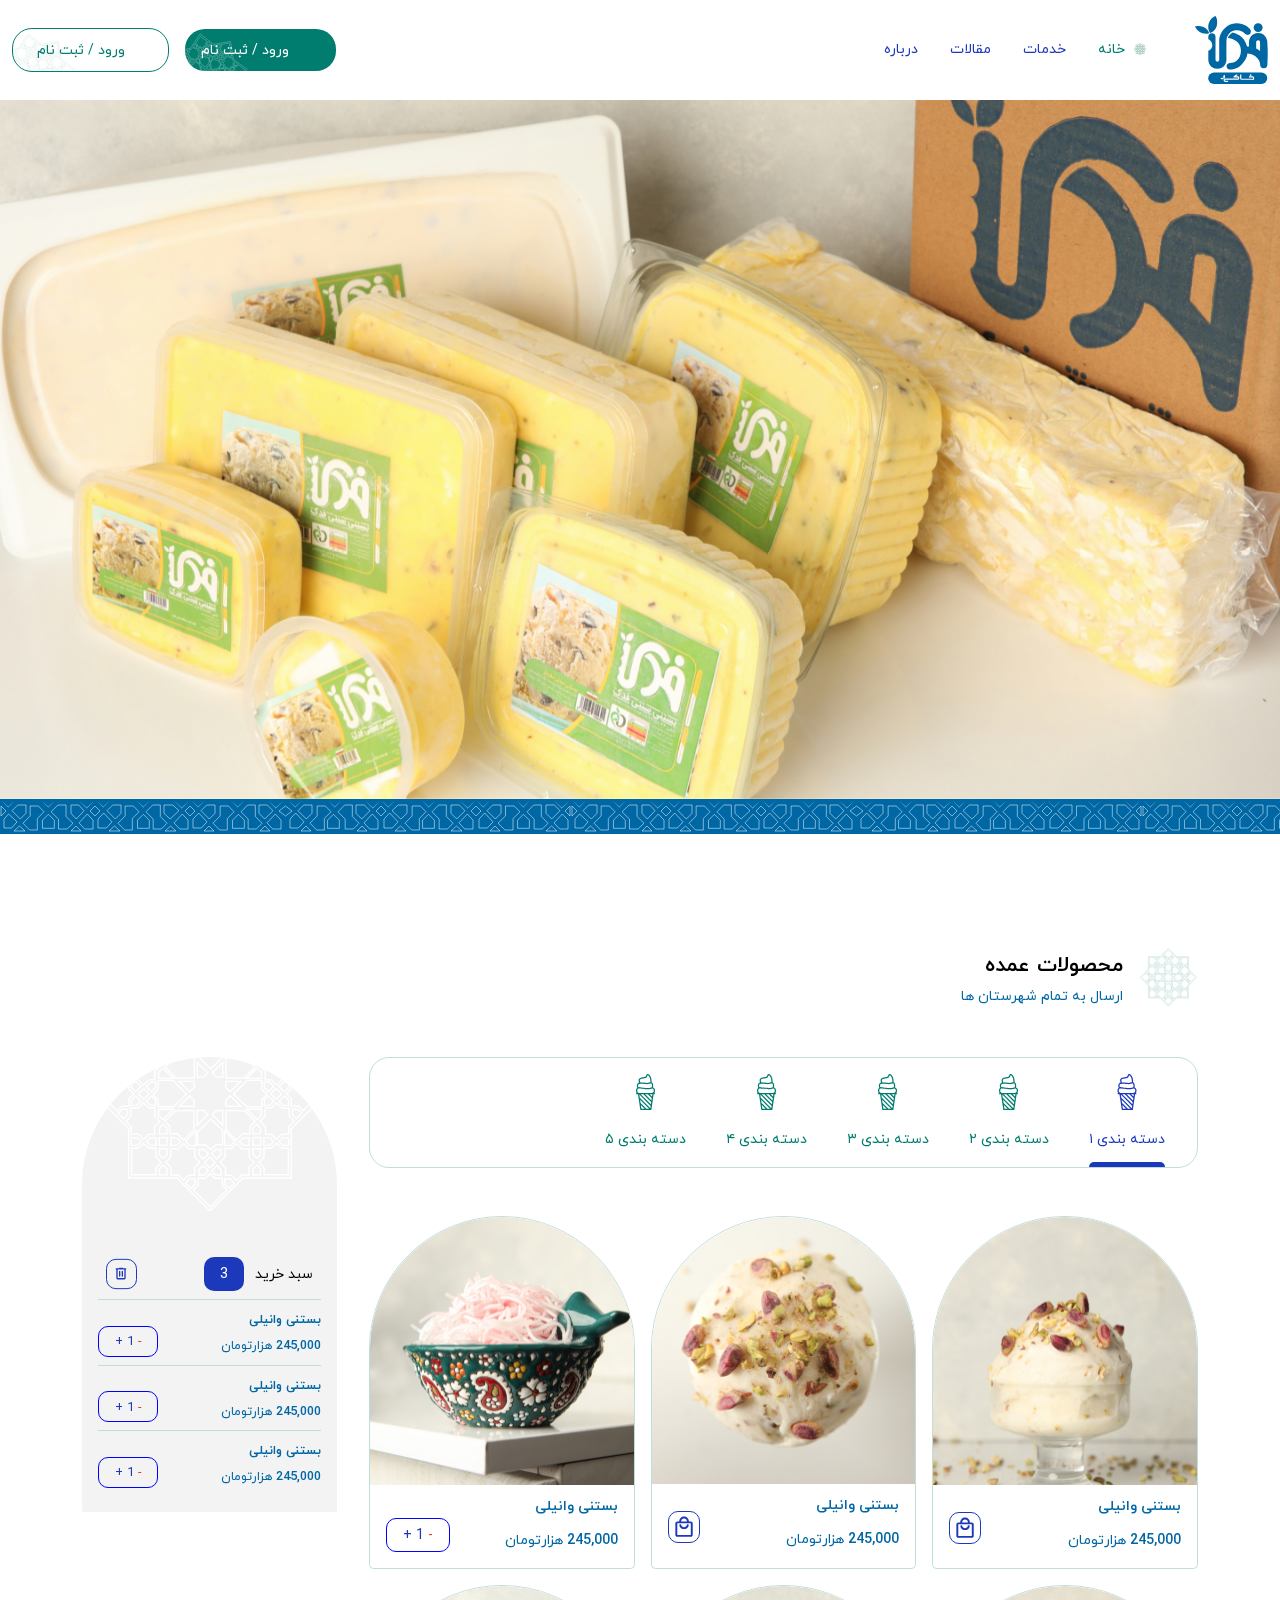
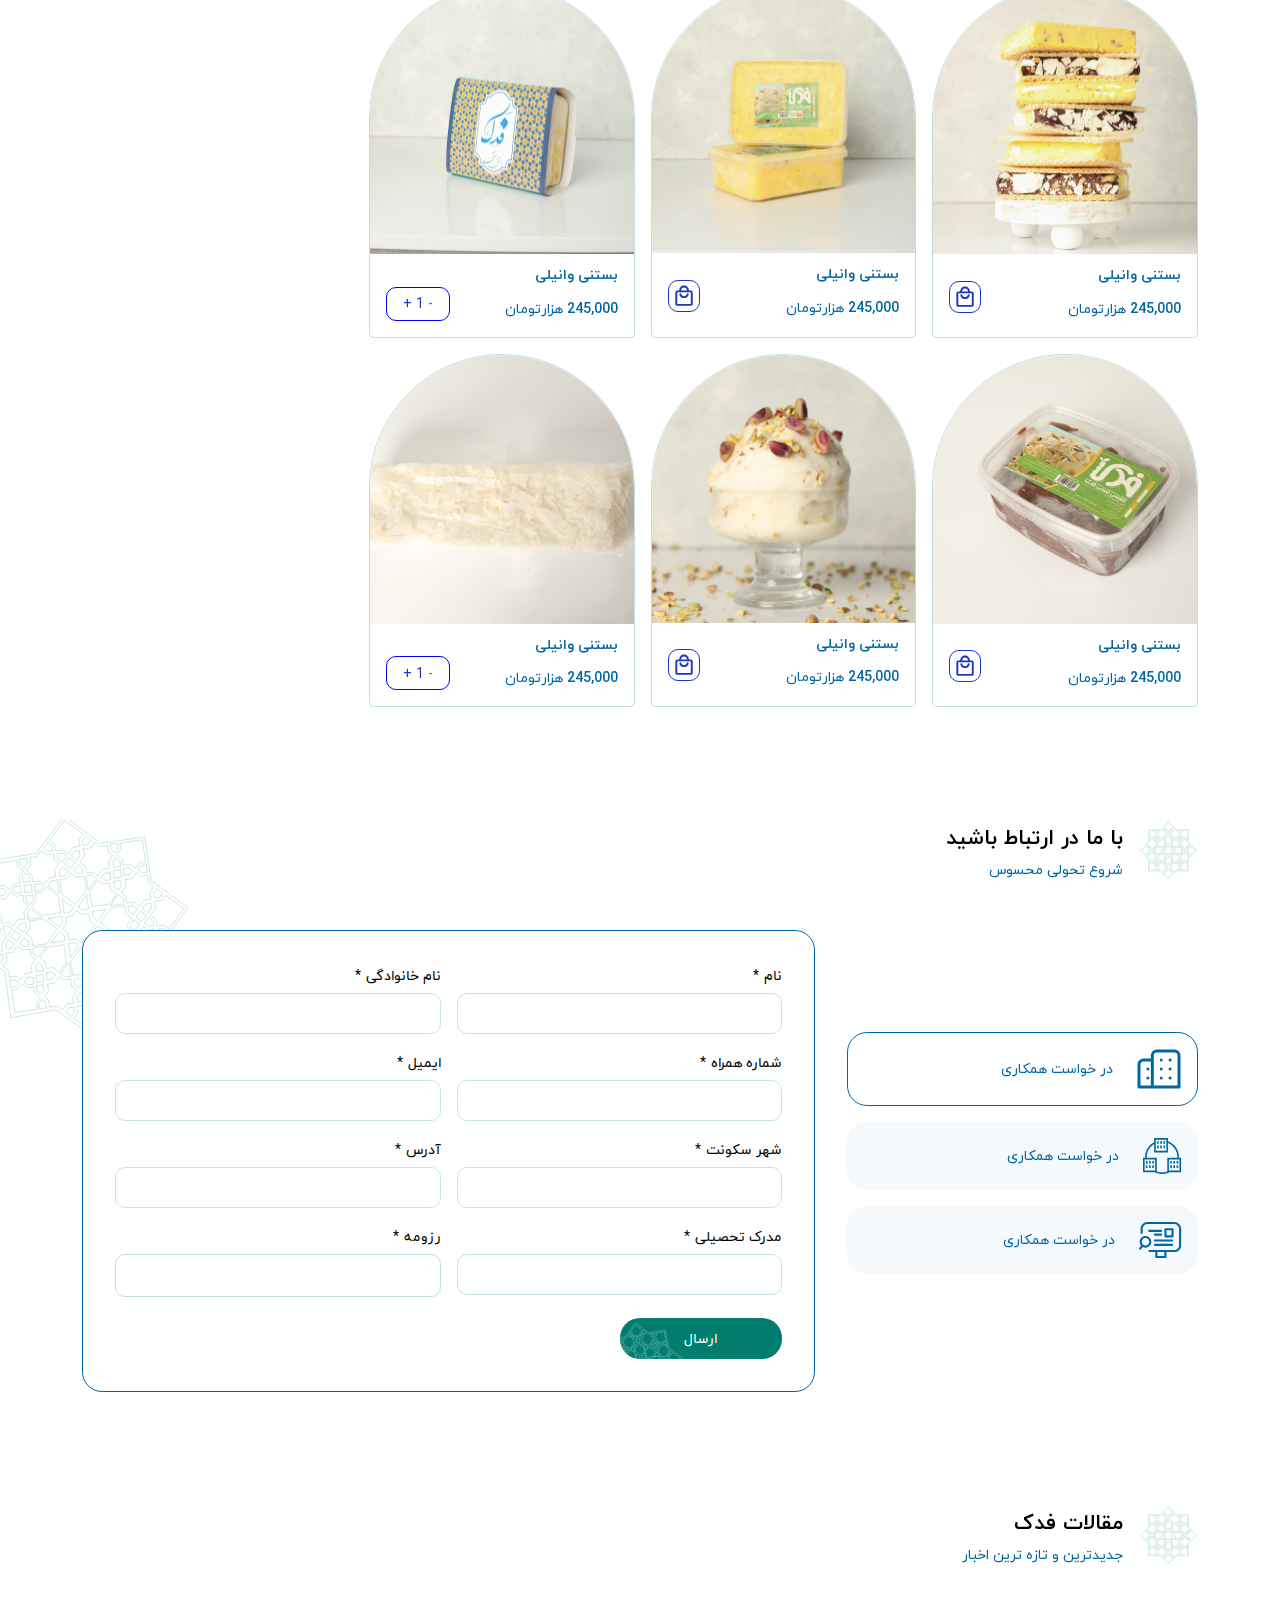
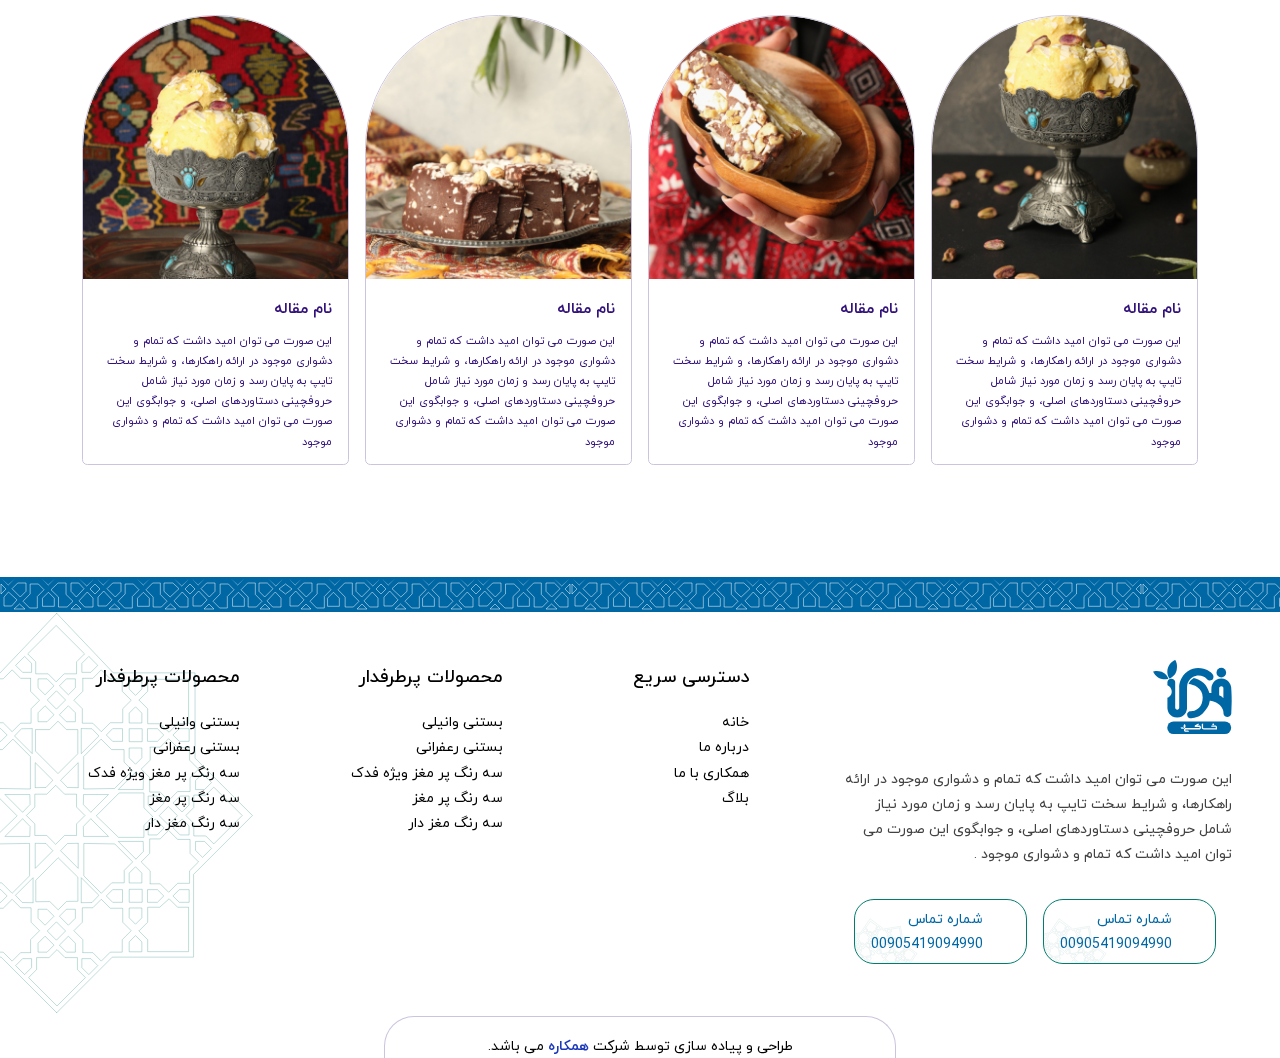
==== commit d641f6c2: "updated and created faq and fadak-blog page and updated mobile header and menu and a lot of stuff" ====
--- a/index.html
+++ b/index.html
@@ -14,7 +14,9 @@
       referrerpolicy="no-referrer"
     />
   </head>
+
   <body>
+
     <header class="header">
       <div class="header-logo">
         <img src="./public/images/global/fadak-logo.svg" alt="" title="" />
@@ -54,7 +56,62 @@
           ورود / ثبت نام
         </a>
       </div>
+
     </header>
+    
+    <div class="mobile-overlay">
+      <div class="mobile-menu">
+        <div class="mobile-menu-image">
+          <img src="./public/images/global/fadak-logo.svg" alt="" />
+        </div>
+        <div class="mobile-menu-nav">
+          <ul class="mobile-menu-nav-links">
+            <li class="mobile-menu-nav-links-item active">
+              <img
+                src="./public/images/global/shape-active-nav.svg"
+                alt=""
+                title=""
+              />
+              <a href="#">خانه</a>
+            </li>
+            <li class="mobile-menu-nav-links-item">
+              <a href="#">خدمات</a>
+            </li>
+            <li class="mobile-menu-nav-links-item">
+              <a href="#">مقالات</a>
+            </li>
+            <li class="mobile-menu-nav-links-item">
+              <a href="#">درباره</a>
+            </li>
+          </ul>
+        </div>
+        <div class="mobile-menu-buttons">
+          <a href="#" class="btn btn-primary">ثبت نام</a>
+          <a href="#" class="btn btn-secondary">ورود</a>
+        </div>
+  
+        <div class="mobile-header-background">
+          <img src="./public/images/global/shape-mobile-header.svg" alt="" title="">
+        </div>
+  
+        <p class="mobile-menu-close">
+          X
+        </p>
+      </div>
+    </div>
+
+    <div class="mobile-header">
+      <div class="mobile-header-menu-opener" id="mobileMenuOpener">
+        <i class="fa-solid fa-bars"></i>
+      </div>
+      <div class="mobile-header-logo">
+        <img src="./public/images/global/fadak-logo.svg" alt="" title="">
+      </div>
+      <div class="mobile-header-icons">
+        <i class="fa-solid fa-user"></i>
+        <i class="fa-solid fa-cart-shopping"></i>
+      </div>
+    </div>
 
     <main>
       <section class="home-hero">
@@ -91,7 +148,7 @@
                 <p class="shared-title-subheading">ارسال به تمام شهرستان ها</p>
               </div>
             </div>
-            <div class="col-12 col-md-6 col-lg-9">
+            <div class="col-12 col-lg-9 order-md-3">
               <div class="home-tabs-category">
                 <a
                   data-target="#category-tab-1"
@@ -1102,7 +1159,7 @@
                 </div>
               </div>
             </div>
-            <div class="col-12 col-lg-3">
+            <div class="col-12 col-lg-3 order-md-2">
               <div class="shared-sidebar">
                 <div class="shared-sidebar-head">
                   <p class="shared-sidebar-head-basket">
@@ -1175,10 +1232,7 @@
           <div class="row align-items-center">
             <div class="col-12 col-lg-4">
               <div class="home-contact-link-container">
-                <a
-                  class="home-contact-btn active"
-                  data-target="home-tab-contact"
-                >
+                <a class="home-contact-btn active">
                   <img
                     src="./public/images/home/building.svg"
                     alt=""
@@ -1186,7 +1240,7 @@
                   />
                   <p class="home-contact-btn-title">در خواست همکاری</p>
                 </a>
-                <a class="home-contact-btn" data-target="home-tab-collab">
+                <a class="home-contact-btn">
                   <img
                     src="./public/images/home/three-building.svg"
                     alt=""
@@ -1194,7 +1248,7 @@
                   />
                   <p class="home-contact-btn-title">در خواست همکاری</p>
                 </a>
-                <a class="home-contact-btn" data-target="home-tab-wholesale">
+                <a class="home-contact-btn">
                   <img
                     src="./public/images/home/monitoring.svg"
                     alt=""
@@ -1254,9 +1308,97 @@
                   <a href="#" class="btn btn-primary form-btn"> ارسال </a>
                 </form>
               </div>
-              <div id="home-tab-collab" class="home-contact-tab">collab</div>
-              <div id="home-tab-wholesale" class="home-contact-tab">
-                wholesale
+            </div>
+          </div>
+        </div>
+      </section>
+
+      <section class="shared-blog-cards wrapper-md">
+        <div class="container">
+          <div class="shared-title">
+            <div class="shared-title-image">
+              <img
+                src="./public/images/global/shape-title.svg"
+                alt=""
+                title=""
+              />
+            </div>
+            <div class="shared-title-header">
+              <h2 class="shared-title-heading">مقالات فدک</h2>
+              <p class="shared-title-subheading">جدیدترین و تازه ترین اخبار</p>
+            </div>
+          </div>
+          <div class="shared-blog-cards-grid">
+            <div class="shared-blog-cards-grid-item">
+              <div class="shared-blog-cards-grid-item-img">
+                <img
+                  src="./public/images/global/blog-placeholder-1.jpg"
+                  alt=""
+                  title=""
+                />
+              </div>
+              <a href="#" class="shared-blog-cards-grid-item-title"
+                >نام مقاله</a
+              >
+              <div class="shared-blog-cards-grid-item-desc">
+                این صورت می توان امید داشت که تمام و دشواری موجود در ارائه
+                راهکارها، و شرایط سخت تایپ به پایان رسد و زمان مورد نیاز شامل
+                حروفچینی دستاوردهای اصلی، و جوابگوی این صورت می توان امید داشت
+                که تمام و دشواری موجود
+              </div>
+            </div>
+            <div class="shared-blog-cards-grid-item">
+              <div class="shared-blog-cards-grid-item-img">
+                <img
+                  src="./public/images/global/blog-placeholder-2.jpg"
+                  alt=""
+                  title=""
+                />
+              </div>
+              <a href="#" class="shared-blog-cards-grid-item-title"
+                >نام مقاله</a
+              >
+              <div class="shared-blog-cards-grid-item-desc">
+                این صورت می توان امید داشت که تمام و دشواری موجود در ارائه
+                راهکارها، و شرایط سخت تایپ به پایان رسد و زمان مورد نیاز شامل
+                حروفچینی دستاوردهای اصلی، و جوابگوی این صورت می توان امید داشت
+                که تمام و دشواری موجود
+              </div>
+            </div>
+            <div class="shared-blog-cards-grid-item">
+              <div class="shared-blog-cards-grid-item-img">
+                <img
+                  src="./public/images/global/blog-placeholder-3.jpg"
+                  alt=""
+                  title=""
+                />
+              </div>
+              <a href="#" class="shared-blog-cards-grid-item-title"
+                >نام مقاله</a
+              >
+              <div class="shared-blog-cards-grid-item-desc">
+                این صورت می توان امید داشت که تمام و دشواری موجود در ارائه
+                راهکارها، و شرایط سخت تایپ به پایان رسد و زمان مورد نیاز شامل
+                حروفچینی دستاوردهای اصلی، و جوابگوی این صورت می توان امید داشت
+                که تمام و دشواری موجود
+              </div>
+            </div>
+            <div class="shared-blog-cards-grid-item">
+              <div class="shared-blog-cards-grid-item-img">
+                <img
+                  src="./public/images/global/blog-placeholder-4.jpg"
+                  alt=""
+                  title=""
+                />
+              </div>
+              <a href="#" class="shared-blog-cards-grid-item-title"
+                >نام مقاله</a
+              >
+              <div class="shared-blog-cards-grid-item-desc">
+                این صورت می توان امید داشت که تمام و دشواری موجود در ارائه
+                راهکارها، و شرایط سخت تایپ به پایان رسد و زمان مورد نیاز شامل
+                حروفچینی دستاوردهای اصلی، و جوابگوی این صورت می توان امید داشت
+                که تمام و دشواری موجود
               </div>
             </div>
           </div>
@@ -1373,7 +1515,9 @@
         title=""
       />
 
-      <p class="footer-copy">طراحی و پیاده سازی توسط شرکت <a href="#">همکاره</a> می باشد.</p>
+      <p class="footer-copy">
+        طراحی و پیاده سازی توسط شرکت <a href="#">همکاره</a> می باشد.
+      </p>
     </footer>
 
     <script src="./js/swiper.js"></script>
@@ -1387,39 +1531,16 @@
         },
       });
 
-      const HomecontactLinks = document.querySelectorAll(".home-contact-btn");
-      const HomeTabContents = document.querySelectorAll(".home-contact-tab");
-
-      HomecontactLinks.forEach((link) => {
-        link.addEventListener("click", (event) => {
-          event.preventDefault(); // Prevent default anchor link behavior
-          // Remove active class from all tabs and tab contents
-          HomecontactLinks.forEach((tab) => tab.classList.remove("active"));
-          HomeTabContents.forEach((content) =>
-            content.classList.remove("active")
-          );
-
-          // Add active class to the clicked tab and its content
-          link.classList.add("active");
-          document.querySelector(link.dataset.target).classList.add("active");
-        });
-      });
-
-      const tabLinks = document.querySelectorAll(".home-tabs-category-item");
-      const tabContents = document.querySelectorAll(".home-tabs-content");
-
-      tabLinks.forEach((link) => {
-        link.addEventListener("click", (event) => {
-          event.preventDefault(); // Prevent default anchor link behavior
-
-          // Remove active class from all tabs and tab contents
-          tabLinks.forEach((tab) => tab.classList.remove("active"));
-          tabContents.forEach((content) => content.classList.remove("active"));
-
-          // Add active class to the clicked tab and its content
-          link.classList.add("active");
-          document.querySelector(link.dataset.target).classList.add("active");
-        });
+      link.addEventListener("click", (event) => {
+        event.preventDefault(); // Prevent default anchor link behavior
+
+        // Remove active class from all tabs and tab contents
+        tabLinks.forEach((tab) => tab.classList.remove("active"));
+        tabContents.forEach((content) => content.classList.remove("active"));
+
+        // Add active class to the clicked tab and its content
+        link.classList.add("active");
+        document.querySelector(link.dataset.target).classList.add("active");
       });
     </script>
   </body>
--- a/css/base.css
+++ b/css/base.css
@@ -42499,6 +42499,9 @@
 .wrapper {
   margin-bottom: 2rem;
 }
+.wrapper-sm {
+  margin-bottom: 4rem;
+}
 .wrapper-md {
   margin-bottom: 7rem;
 }
@@ -42555,6 +42558,22 @@
   flex-direction: column;
 }
 
+.order-1 {
+  order: 1 !important;
+}
+.order-2 {
+  order: 2 !important;
+}
+.order-3 {
+  order: 3 !important;
+}
+.order-4 {
+  order: 4 !important;
+}
+.order-5 {
+  order: 5 !important;
+}
+
 .d-flex {
   display: flex !important;
 }
@@ -42652,6 +42671,11 @@
   width: 100%;
   padding-left: 1rem;
   padding-right: 1rem;
+}
+@media (max-width: 992px) {
+  .row {
+    gap: 2rem;
+  }
 }
 @media only screen and (max-width: 768px) {
   .row {
@@ -43027,6 +43051,10 @@
   margin-bottom: 3rem !important;
 }
 
+.gap-0 {
+  gap: 0 !important;
+}
+
 .mx-auto {
   margin-left: auto !important;
   margin-right: auto !important;
@@ -43295,6 +43323,40 @@
   }
   .d-sm-block {
     display: block !important;
+  }
+}
+@media only screen and (max-width: 992px) and (max-width: 768px) {
+  .order-md-1 {
+    order: 1 !important;
+  }
+  .order-md-2 {
+    order: 2 !important;
+  }
+  .order-md-3 {
+    order: 3 !important;
+  }
+  .order-md-4 {
+    order: 4 !important;
+  }
+  .order-md-5 {
+    order: 5 !important;
+  }
+}
+@media only screen and (max-width: 992px) and (max-width: 576px) {
+  .order-sm-1 {
+    order: 1 !important;
+  }
+  .order-sm-2 {
+    order: 2 !important;
+  }
+  .order-sm-3 {
+    order: 3 !important;
+  }
+  .order-sm-4 {
+    order: 4 !important;
+  }
+  .order-sm-5 {
+    order: 5 !important;
   }
 }
 @media only screen and (max-width: 992px) {
@@ -43448,6 +43510,735 @@
   gap: 0.5rem;
 }
 
+/**
+ * Swiper 11.1.4
+ * Most modern mobile touch slider and framework with hardware accelerated transitions
+ * https://swiperjs.com
+ *
+ * Copyright 2014-2024 Vladimir Kharlampidi
+ *
+ * Released under the MIT License
+ *
+ * Released on: May 30, 2024
+ */
+@font-face {
+  font-family: swiper-icons;
+  src: url("data:application/font-woff;charset=utf-8;base64, [base64]//wADZ2x5ZgAAAywAAADMAAAD2MHtryVoZWFkAAABbAAAADAAAAA2E2+eoWhoZWEAAAGcAAAAHwAAACQC9gDzaG10eAAAAigAAAAZAAAArgJkABFsb2NhAAAC0AAAAFoAAABaFQAUGG1heHAAAAG8AAAAHwAAACAAcABAbmFtZQAAA/gAAAE5AAACXvFdBwlwb3N0AAAFNAAAAGIAAACE5s74hXjaY2BkYGAAYpf5Hu/j+W2+MnAzMYDAzaX6QjD6/4//Bxj5GA8AuRwMYGkAPywL13jaY2BkYGA88P8Agx4j+/8fQDYfA1AEBWgDAIB2BOoAeNpjYGRgYNBh4GdgYgABEMnIABJzYNADCQAACWgAsQB42mNgYfzCOIGBlYGB0YcxjYGBwR1Kf2WQZGhhYGBiYGVmgAFGBiQQkOaawtDAoMBQxXjg/wEGPcYDDA4wNUA2CCgwsAAAO4EL6gAAeNpj2M0gyAACqxgGNWBkZ2D4/wMA+xkDdgAAAHjaY2BgYGaAYBkGRgYQiAHyGMF8FgYHIM3DwMHABGQrMOgyWDLEM1T9/w8UBfEMgLzE////P/5//f/V/xv+r4eaAAeMbAxwIUYmIMHEgKYAYjUcsDAwsLKxc3BycfPw8jEQA/[base64]/uznmfPFBNODM2K7MTQ45YEAZqGP81AmGGcF3iPqOop0r1SPTaTbVkfUe4HXj97wYE+yNwWYxwWu4v1ugWHgo3S1XdZEVqWM7ET0cfnLGxWfkgR42o2PvWrDMBSFj/IHLaF0zKjRgdiVMwScNRAoWUoH78Y2icB/yIY09An6AH2Bdu/UB+yxopYshQiEvnvu0dURgDt8QeC8PDw7Fpji3fEA4z/PEJ6YOB5hKh4dj3EvXhxPqH/SKUY3rJ7srZ4FZnh1PMAtPhwP6fl2PMJMPDgeQ4rY8YT6Gzao0eAEA409DuggmTnFnOcSCiEiLMgxCiTI6Cq5DZUd3Qmp10vO0LaLTd2cjN4fOumlc7lUYbSQcZFkutRG7g6JKZKy0RmdLY680CDnEJ+UMkpFFe1RN7nxdVpXrC4aTtnaurOnYercZg2YVmLN/d/gczfEimrE/fs/bOuq29Zmn8tloORaXgZgGa78yO9/cnXm2BpaGvq25Dv9S4E9+5SIc9PqupJKhYFSSl47+Qcr1mYNAAAAeNptw0cKwkAAAMDZJA8Q7OUJvkLsPfZ6zFVERPy8qHh2YER+3i/BP83vIBLLySsoKimrqKqpa2hp6+jq6RsYGhmbmJqZSy0sraxtbO3sHRydnEMU4uR6yx7JJXveP7WrDycAAAAAAAH//wACeNpjYGRgYOABYhkgZgJCZgZNBkYGLQZtIJsFLMYAAAw3ALgAeNolizEKgDAQBCchRbC2sFER0YD6qVQiBCv/H9ezGI6Z5XBAw8CBK/m5iQQVauVbXLnOrMZv2oLdKFa8Pjuru2hJzGabmOSLzNMzvutpB3N42mNgZGBg4GKQYzBhYMxJLMlj4GBgAYow/P/PAJJhLM6sSoWKfWCAAwDAjgbRAAB42mNgYGBkAIIbCZo5IPrmUn0hGA0AO8EFTQAA");
+  font-weight: 400;
+  font-style: normal;
+}
+:root {
+  --swiper-theme-color:#007aff;
+}
+
+:host {
+  position: relative;
+  display: block;
+  margin-left: auto;
+  margin-right: auto;
+  z-index: 1;
+}
+
+.swiper {
+  margin-left: auto;
+  margin-right: auto;
+  position: relative;
+  overflow: hidden;
+  list-style: none;
+  padding: 0;
+  z-index: 1;
+  display: block;
+}
+
+.swiper-vertical > .swiper-wrapper {
+  flex-direction: column;
+}
+
+.swiper-wrapper {
+  position: relative;
+  width: 100%;
+  height: 100%;
+  z-index: 1;
+  display: flex;
+  transition-property: transform;
+  transition-timing-function: var(--swiper-wrapper-transition-timing-function, initial);
+  box-sizing: content-box;
+}
+
+.swiper-android .swiper-slide, .swiper-ios .swiper-slide, .swiper-wrapper {
+  transform: translate3d(0px, 0, 0);
+}
+
+.swiper-horizontal {
+  touch-action: pan-y;
+}
+
+.swiper-vertical {
+  touch-action: pan-x;
+}
+
+.swiper-slide {
+  flex-shrink: 0;
+  width: 100%;
+  height: 100%;
+  position: relative;
+  transition-property: transform;
+  display: block;
+}
+
+.swiper-slide-invisible-blank {
+  visibility: hidden;
+}
+
+.swiper-autoheight, .swiper-autoheight .swiper-slide {
+  height: auto;
+}
+
+.swiper-autoheight .swiper-wrapper {
+  align-items: flex-start;
+  transition-property: transform, height;
+}
+
+.swiper-backface-hidden .swiper-slide {
+  transform: translateZ(0);
+  backface-visibility: hidden;
+}
+
+.swiper-3d.swiper-css-mode .swiper-wrapper {
+  perspective: 1200px;
+}
+
+.swiper-3d .swiper-wrapper {
+  transform-style: preserve-3d;
+}
+
+.swiper-3d {
+  perspective: 1200px;
+}
+
+.swiper-3d .swiper-cube-shadow, .swiper-3d .swiper-slide {
+  transform-style: preserve-3d;
+}
+
+.swiper-css-mode > .swiper-wrapper {
+  overflow: auto;
+  scrollbar-width: none;
+  -ms-overflow-style: none;
+}
+
+.swiper-css-mode > .swiper-wrapper::-webkit-scrollbar {
+  display: none;
+}
+
+.swiper-css-mode > .swiper-wrapper > .swiper-slide {
+  scroll-snap-align: start start;
+}
+
+.swiper-css-mode.swiper-horizontal > .swiper-wrapper {
+  scroll-snap-type: x mandatory;
+}
+
+.swiper-css-mode.swiper-vertical > .swiper-wrapper {
+  scroll-snap-type: y mandatory;
+}
+
+.swiper-css-mode.swiper-free-mode > .swiper-wrapper {
+  scroll-snap-type: none;
+}
+
+.swiper-css-mode.swiper-free-mode > .swiper-wrapper > .swiper-slide {
+  scroll-snap-align: none;
+}
+
+.swiper-css-mode.swiper-centered > .swiper-wrapper::before {
+  content: "";
+  flex-shrink: 0;
+  order: 9999;
+}
+
+.swiper-css-mode.swiper-centered > .swiper-wrapper > .swiper-slide {
+  scroll-snap-align: center center;
+  scroll-snap-stop: always;
+}
+
+.swiper-css-mode.swiper-centered.swiper-horizontal > .swiper-wrapper > .swiper-slide:first-child {
+  margin-inline-start: var(--swiper-centered-offset-before);
+}
+
+.swiper-css-mode.swiper-centered.swiper-horizontal > .swiper-wrapper::before {
+  height: 100%;
+  min-height: 1px;
+  width: var(--swiper-centered-offset-after);
+}
+
+.swiper-css-mode.swiper-centered.swiper-vertical > .swiper-wrapper > .swiper-slide:first-child {
+  margin-block-start: var(--swiper-centered-offset-before);
+}
+
+.swiper-css-mode.swiper-centered.swiper-vertical > .swiper-wrapper::before {
+  width: 100%;
+  min-width: 1px;
+  height: var(--swiper-centered-offset-after);
+}
+
+.swiper-3d .swiper-slide-shadow, .swiper-3d .swiper-slide-shadow-bottom, .swiper-3d .swiper-slide-shadow-left, .swiper-3d .swiper-slide-shadow-right, .swiper-3d .swiper-slide-shadow-top {
+  position: absolute;
+  left: 0;
+  top: 0;
+  width: 100%;
+  height: 100%;
+  pointer-events: none;
+  z-index: 10;
+}
+
+.swiper-3d .swiper-slide-shadow {
+  background: rgba(0, 0, 0, 0.15);
+}
+
+.swiper-3d .swiper-slide-shadow-left {
+  background-image: linear-gradient(to left, rgba(0, 0, 0, 0.5), rgba(0, 0, 0, 0));
+}
+
+.swiper-3d .swiper-slide-shadow-right {
+  background-image: linear-gradient(to right, rgba(0, 0, 0, 0.5), rgba(0, 0, 0, 0));
+}
+
+.swiper-3d .swiper-slide-shadow-top {
+  background-image: linear-gradient(to top, rgba(0, 0, 0, 0.5), rgba(0, 0, 0, 0));
+}
+
+.swiper-3d .swiper-slide-shadow-bottom {
+  background-image: linear-gradient(to bottom, rgba(0, 0, 0, 0.5), rgba(0, 0, 0, 0));
+}
+
+.swiper-lazy-preloader {
+  width: 42px;
+  height: 42px;
+  position: absolute;
+  left: 50%;
+  top: 50%;
+  margin-left: -21px;
+  margin-top: -21px;
+  z-index: 10;
+  transform-origin: 50%;
+  box-sizing: border-box;
+  border: 4px solid var(--swiper-preloader-color, var(--swiper-theme-color));
+  border-radius: 50%;
+  border-top-color: transparent;
+}
+
+.swiper-watch-progress .swiper-slide-visible .swiper-lazy-preloader, .swiper:not(.swiper-watch-progress) .swiper-lazy-preloader {
+  animation: swiper-preloader-spin 1s infinite linear;
+}
+
+.swiper-lazy-preloader-white {
+  --swiper-preloader-color:#fff;
+}
+
+.swiper-lazy-preloader-black {
+  --swiper-preloader-color:#000;
+}
+
+@keyframes swiper-preloader-spin {
+  0% {
+    transform: rotate(0deg);
+  }
+  100% {
+    transform: rotate(360deg);
+  }
+}
+.swiper-virtual .swiper-slide {
+  -webkit-backface-visibility: hidden;
+  transform: translateZ(0);
+}
+
+.swiper-virtual.swiper-css-mode .swiper-wrapper::after {
+  content: "";
+  position: absolute;
+  left: 0;
+  top: 0;
+  pointer-events: none;
+}
+
+.swiper-virtual.swiper-css-mode.swiper-horizontal .swiper-wrapper::after {
+  height: 1px;
+  width: var(--swiper-virtual-size);
+}
+
+.swiper-virtual.swiper-css-mode.swiper-vertical .swiper-wrapper::after {
+  width: 1px;
+  height: var(--swiper-virtual-size);
+}
+
+:root {
+  --swiper-navigation-size:44px;
+}
+
+.swiper-button-next, .swiper-button-prev {
+  position: absolute;
+  top: var(--swiper-navigation-top-offset, 50%);
+  width: calc(var(--swiper-navigation-size) / 44 * 27);
+  height: var(--swiper-navigation-size);
+  margin-top: calc(0px - var(--swiper-navigation-size) / 2);
+  z-index: 10;
+  cursor: pointer;
+  display: flex;
+  align-items: center;
+  justify-content: center;
+  color: var(--swiper-navigation-color, var(--swiper-theme-color));
+}
+
+.swiper-button-next.swiper-button-disabled, .swiper-button-prev.swiper-button-disabled {
+  opacity: 0.35;
+  cursor: auto;
+  pointer-events: none;
+}
+
+.swiper-button-next.swiper-button-hidden, .swiper-button-prev.swiper-button-hidden {
+  opacity: 0;
+  cursor: auto;
+  pointer-events: none;
+}
+
+.swiper-navigation-disabled .swiper-button-next, .swiper-navigation-disabled .swiper-button-prev {
+  display: none !important;
+}
+
+.swiper-button-next svg, .swiper-button-prev svg {
+  width: 100%;
+  height: 100%;
+  -o-object-fit: contain;
+     object-fit: contain;
+  transform-origin: center;
+}
+
+.swiper-rtl .swiper-button-next svg, .swiper-rtl .swiper-button-prev svg {
+  transform: rotate(180deg);
+}
+
+.swiper-button-prev, .swiper-rtl .swiper-button-next {
+  left: var(--swiper-navigation-sides-offset, 10px);
+  right: auto;
+}
+
+.swiper-button-next, .swiper-rtl .swiper-button-prev {
+  right: var(--swiper-navigation-sides-offset, 10px);
+  left: auto;
+}
+
+.swiper-button-lock {
+  display: none;
+}
+
+.swiper-button-next:after, .swiper-button-prev:after {
+  font-family: swiper-icons;
+  font-size: var(--swiper-navigation-size);
+  text-transform: none !important;
+  letter-spacing: 0;
+  font-variant: initial;
+  line-height: 1;
+}
+
+.swiper-button-prev:after, .swiper-rtl .swiper-button-next:after {
+  content: "prev";
+}
+
+.swiper-button-next, .swiper-rtl .swiper-button-prev {
+  right: var(--swiper-navigation-sides-offset, 10px);
+  left: auto;
+}
+
+.swiper-button-next:after, .swiper-rtl .swiper-button-prev:after {
+  content: "next";
+}
+
+.swiper-pagination {
+  position: absolute;
+  text-align: center;
+  transition: 0.3s opacity;
+  transform: translate3d(0, 0, 0);
+  z-index: 10;
+}
+
+.swiper-pagination.swiper-pagination-hidden {
+  opacity: 0;
+}
+
+.swiper-pagination-disabled > .swiper-pagination, .swiper-pagination.swiper-pagination-disabled {
+  display: none !important;
+}
+
+.swiper-horizontal > .swiper-pagination-bullets, .swiper-pagination-bullets.swiper-pagination-horizontal, .swiper-pagination-custom, .swiper-pagination-fraction {
+  bottom: var(--swiper-pagination-bottom, 8px);
+  top: var(--swiper-pagination-top, auto);
+  left: 0;
+  width: 100%;
+}
+
+.swiper-pagination-bullets-dynamic {
+  overflow: hidden;
+  font-size: 0;
+}
+
+.swiper-pagination-bullets-dynamic .swiper-pagination-bullet {
+  transform: scale(0.33);
+  position: relative;
+}
+
+.swiper-pagination-bullets-dynamic .swiper-pagination-bullet-active {
+  transform: scale(1);
+}
+
+.swiper-pagination-bullets-dynamic .swiper-pagination-bullet-active-main {
+  transform: scale(1);
+}
+
+.swiper-pagination-bullets-dynamic .swiper-pagination-bullet-active-prev {
+  transform: scale(0.66);
+}
+
+.swiper-pagination-bullets-dynamic .swiper-pagination-bullet-active-prev-prev {
+  transform: scale(0.33);
+}
+
+.swiper-pagination-bullets-dynamic .swiper-pagination-bullet-active-next {
+  transform: scale(0.66);
+}
+
+.swiper-pagination-bullets-dynamic .swiper-pagination-bullet-active-next-next {
+  transform: scale(0.33);
+}
+
+.swiper-pagination-bullet {
+  width: var(--swiper-pagination-bullet-width, var(--swiper-pagination-bullet-size, 8px));
+  height: var(--swiper-pagination-bullet-height, var(--swiper-pagination-bullet-size, 8px));
+  display: inline-block;
+  border-radius: var(--swiper-pagination-bullet-border-radius, 50%);
+  background: var(--swiper-pagination-bullet-inactive-color, #000);
+  opacity: var(--swiper-pagination-bullet-inactive-opacity, 0.2);
+}
+
+button.swiper-pagination-bullet {
+  border: none;
+  margin: 0;
+  padding: 0;
+  box-shadow: none;
+  -webkit-appearance: none;
+  -moz-appearance: none;
+       appearance: none;
+}
+
+.swiper-pagination-clickable .swiper-pagination-bullet {
+  cursor: pointer;
+}
+
+.swiper-pagination-bullet:only-child {
+  display: none !important;
+}
+
+.swiper-pagination-bullet-active {
+  opacity: var(--swiper-pagination-bullet-opacity, 1);
+  background: var(--swiper-pagination-color, var(--swiper-theme-color));
+}
+
+.swiper-pagination-vertical.swiper-pagination-bullets, .swiper-vertical > .swiper-pagination-bullets {
+  right: var(--swiper-pagination-right, 8px);
+  left: var(--swiper-pagination-left, auto);
+  top: 50%;
+  transform: translate3d(0px, -50%, 0);
+}
+
+.swiper-pagination-vertical.swiper-pagination-bullets .swiper-pagination-bullet, .swiper-vertical > .swiper-pagination-bullets .swiper-pagination-bullet {
+  margin: var(--swiper-pagination-bullet-vertical-gap, 6px) 0;
+  display: block;
+}
+
+.swiper-pagination-vertical.swiper-pagination-bullets.swiper-pagination-bullets-dynamic, .swiper-vertical > .swiper-pagination-bullets.swiper-pagination-bullets-dynamic {
+  top: 50%;
+  transform: translateY(-50%);
+  width: 8px;
+}
+
+.swiper-pagination-vertical.swiper-pagination-bullets.swiper-pagination-bullets-dynamic .swiper-pagination-bullet, .swiper-vertical > .swiper-pagination-bullets.swiper-pagination-bullets-dynamic .swiper-pagination-bullet {
+  display: inline-block;
+  transition: 0.2s transform, 0.2s top;
+}
+
+.swiper-horizontal > .swiper-pagination-bullets .swiper-pagination-bullet, .swiper-pagination-horizontal.swiper-pagination-bullets .swiper-pagination-bullet {
+  margin: 0 var(--swiper-pagination-bullet-horizontal-gap, 4px);
+}
+
+.swiper-horizontal > .swiper-pagination-bullets.swiper-pagination-bullets-dynamic, .swiper-pagination-horizontal.swiper-pagination-bullets.swiper-pagination-bullets-dynamic {
+  left: 50%;
+  transform: translateX(-50%);
+  white-space: nowrap;
+}
+
+.swiper-horizontal > .swiper-pagination-bullets.swiper-pagination-bullets-dynamic .swiper-pagination-bullet, .swiper-pagination-horizontal.swiper-pagination-bullets.swiper-pagination-bullets-dynamic .swiper-pagination-bullet {
+  transition: 0.2s transform, 0.2s left;
+}
+
+.swiper-horizontal.swiper-rtl > .swiper-pagination-bullets-dynamic .swiper-pagination-bullet {
+  transition: 0.2s transform, 0.2s right;
+}
+
+.swiper-pagination-fraction {
+  color: var(--swiper-pagination-fraction-color, inherit);
+}
+
+.swiper-pagination-progressbar {
+  background: var(--swiper-pagination-progressbar-bg-color, rgba(0, 0, 0, 0.25));
+  position: absolute;
+}
+
+.swiper-pagination-progressbar .swiper-pagination-progressbar-fill {
+  background: var(--swiper-pagination-color, var(--swiper-theme-color));
+  position: absolute;
+  left: 0;
+  top: 0;
+  width: 100%;
+  height: 100%;
+  transform: scale(0);
+  transform-origin: left top;
+}
+
+.swiper-rtl .swiper-pagination-progressbar .swiper-pagination-progressbar-fill {
+  transform-origin: right top;
+}
+
+.swiper-horizontal > .swiper-pagination-progressbar, .swiper-pagination-progressbar.swiper-pagination-horizontal, .swiper-pagination-progressbar.swiper-pagination-vertical.swiper-pagination-progressbar-opposite, .swiper-vertical > .swiper-pagination-progressbar.swiper-pagination-progressbar-opposite {
+  width: 100%;
+  height: var(--swiper-pagination-progressbar-size, 4px);
+  left: 0;
+  top: 0;
+}
+
+.swiper-horizontal > .swiper-pagination-progressbar.swiper-pagination-progressbar-opposite, .swiper-pagination-progressbar.swiper-pagination-horizontal.swiper-pagination-progressbar-opposite, .swiper-pagination-progressbar.swiper-pagination-vertical, .swiper-vertical > .swiper-pagination-progressbar {
+  width: var(--swiper-pagination-progressbar-size, 4px);
+  height: 100%;
+  left: 0;
+  top: 0;
+}
+
+.swiper-pagination-lock {
+  display: none;
+}
+
+.swiper-scrollbar {
+  border-radius: var(--swiper-scrollbar-border-radius, 10px);
+  position: relative;
+  touch-action: none;
+  background: var(--swiper-scrollbar-bg-color, rgba(0, 0, 0, 0.1));
+}
+
+.swiper-scrollbar-disabled > .swiper-scrollbar, .swiper-scrollbar.swiper-scrollbar-disabled {
+  display: none !important;
+}
+
+.swiper-horizontal > .swiper-scrollbar, .swiper-scrollbar.swiper-scrollbar-horizontal {
+  position: absolute;
+  left: var(--swiper-scrollbar-sides-offset, 1%);
+  bottom: var(--swiper-scrollbar-bottom, 4px);
+  top: var(--swiper-scrollbar-top, auto);
+  z-index: 50;
+  height: var(--swiper-scrollbar-size, 4px);
+  width: calc(100% - 2 * var(--swiper-scrollbar-sides-offset, 1%));
+}
+
+.swiper-scrollbar.swiper-scrollbar-vertical, .swiper-vertical > .swiper-scrollbar {
+  position: absolute;
+  left: var(--swiper-scrollbar-left, auto);
+  right: var(--swiper-scrollbar-right, 4px);
+  top: var(--swiper-scrollbar-sides-offset, 1%);
+  z-index: 50;
+  width: var(--swiper-scrollbar-size, 4px);
+  height: calc(100% - 2 * var(--swiper-scrollbar-sides-offset, 1%));
+}
+
+.swiper-scrollbar-drag {
+  height: 100%;
+  width: 100%;
+  position: relative;
+  background: var(--swiper-scrollbar-drag-bg-color, rgba(0, 0, 0, 0.5));
+  border-radius: var(--swiper-scrollbar-border-radius, 10px);
+  left: 0;
+  top: 0;
+}
+
+.swiper-scrollbar-cursor-drag {
+  cursor: move;
+}
+
+.swiper-scrollbar-lock {
+  display: none;
+}
+
+.swiper-zoom-container {
+  width: 100%;
+  height: 100%;
+  display: flex;
+  justify-content: center;
+  align-items: center;
+  text-align: center;
+}
+
+.swiper-zoom-container > canvas, .swiper-zoom-container > img, .swiper-zoom-container > svg {
+  max-width: 100%;
+  max-height: 100%;
+  -o-object-fit: contain;
+     object-fit: contain;
+}
+
+.swiper-slide-zoomed {
+  cursor: move;
+  touch-action: none;
+}
+
+.swiper .swiper-notification {
+  position: absolute;
+  left: 0;
+  top: 0;
+  pointer-events: none;
+  opacity: 0;
+  z-index: -1000;
+}
+
+.swiper-free-mode > .swiper-wrapper {
+  transition-timing-function: ease-out;
+  margin: 0 auto;
+}
+
+.swiper-grid > .swiper-wrapper {
+  flex-wrap: wrap;
+}
+
+.swiper-grid-column > .swiper-wrapper {
+  flex-wrap: wrap;
+  flex-direction: column;
+}
+
+.swiper-fade.swiper-free-mode .swiper-slide {
+  transition-timing-function: ease-out;
+}
+
+.swiper-fade .swiper-slide {
+  pointer-events: none;
+  transition-property: opacity;
+}
+
+.swiper-fade .swiper-slide .swiper-slide {
+  pointer-events: none;
+}
+
+.swiper-fade .swiper-slide-active {
+  pointer-events: auto;
+}
+
+.swiper-fade .swiper-slide-active .swiper-slide-active {
+  pointer-events: auto;
+}
+
+.swiper-cube {
+  overflow: visible;
+}
+
+.swiper-cube .swiper-slide {
+  pointer-events: none;
+  backface-visibility: hidden;
+  z-index: 1;
+  visibility: hidden;
+  transform-origin: 0 0;
+  width: 100%;
+  height: 100%;
+}
+
+.swiper-cube .swiper-slide .swiper-slide {
+  pointer-events: none;
+}
+
+.swiper-cube.swiper-rtl .swiper-slide {
+  transform-origin: 100% 0;
+}
+
+.swiper-cube .swiper-slide-active, .swiper-cube .swiper-slide-active .swiper-slide-active {
+  pointer-events: auto;
+}
+
+.swiper-cube .swiper-slide-active, .swiper-cube .swiper-slide-next, .swiper-cube .swiper-slide-prev {
+  pointer-events: auto;
+  visibility: visible;
+}
+
+.swiper-cube .swiper-cube-shadow {
+  position: absolute;
+  left: 0;
+  bottom: 0px;
+  width: 100%;
+  height: 100%;
+  opacity: 0.6;
+  z-index: 0;
+}
+
+.swiper-cube .swiper-cube-shadow:before {
+  content: "";
+  background: #000;
+  position: absolute;
+  left: 0;
+  top: 0;
+  bottom: 0;
+  right: 0;
+  filter: blur(50px);
+}
+
+.swiper-cube .swiper-slide-next + .swiper-slide {
+  pointer-events: auto;
+  visibility: visible;
+}
+
+.swiper-cube .swiper-slide-shadow-cube.swiper-slide-shadow-bottom, .swiper-cube .swiper-slide-shadow-cube.swiper-slide-shadow-left, .swiper-cube .swiper-slide-shadow-cube.swiper-slide-shadow-right, .swiper-cube .swiper-slide-shadow-cube.swiper-slide-shadow-top {
+  z-index: 0;
+  backface-visibility: hidden;
+}
+
+.swiper-flip {
+  overflow: visible;
+}
+
+.swiper-flip .swiper-slide {
+  pointer-events: none;
+  backface-visibility: hidden;
+  z-index: 1;
+}
+
+.swiper-flip .swiper-slide .swiper-slide {
+  pointer-events: none;
+}
+
+.swiper-flip .swiper-slide-active, .swiper-flip .swiper-slide-active .swiper-slide-active {
+  pointer-events: auto;
+}
+
+.swiper-flip .swiper-slide-shadow-flip.swiper-slide-shadow-bottom, .swiper-flip .swiper-slide-shadow-flip.swiper-slide-shadow-left, .swiper-flip .swiper-slide-shadow-flip.swiper-slide-shadow-right, .swiper-flip .swiper-slide-shadow-flip.swiper-slide-shadow-top {
+  z-index: 0;
+  backface-visibility: hidden;
+}
+
+.swiper-creative .swiper-slide {
+  backface-visibility: hidden;
+  overflow: hidden;
+  transition-property: transform, opacity, height;
+}
+
+.swiper-cards {
+  overflow: visible;
+}
+
+.swiper-cards .swiper-slide {
+  transform-origin: center bottom;
+  backface-visibility: hidden;
+  overflow: hidden;
+}
+
 .header {
   display: flex;
   justify-content: space-between;
@@ -43510,6 +44301,7 @@
   margin: 3rem auto 0;
   position: relative;
   overflow: hidden;
+  padding: 0 3rem;
 }
 .footer-details {
   display: flex;
@@ -43530,7 +44322,6 @@
   gap: 1rem;
   justify-content: center;
   margin-bottom: 1.5rem;
-  flex-wrap: wrap;
   padding: 0 1rem;
 }
 .footer-call-info-box {
@@ -43591,6 +44382,7 @@
 @media (max-width: 768px) {
   .footer-grid {
     grid-template-columns: repeat(2, 1fr);
+    padding: 0 1rem;
   }
   .footer-img {
     margin: 1rem auto;
@@ -43607,6 +44399,9 @@
   .footer-links {
     text-align: center;
   }
+  .footer-call-info {
+    flex-wrap: wrap;
+  }
 }
 @media (max-width: 576px) {
   .footer-grid {
@@ -43615,733 +44410,127 @@
   }
 }
 
-/**
- * Swiper 11.1.4
- * Most modern mobile touch slider and framework with hardware accelerated transitions
- * https://swiperjs.com
- *
- * Copyright 2014-2024 Vladimir Kharlampidi
- *
- * Released under the MIT License
- *
- * Released on: May 30, 2024
- */
-@font-face {
-  font-family: swiper-icons;
-  src: url("data:application/font-woff;charset=utf-8;base64, [base64]//wADZ2x5ZgAAAywAAADMAAAD2MHtryVoZWFkAAABbAAAADAAAAA2E2+eoWhoZWEAAAGcAAAAHwAAACQC9gDzaG10eAAAAigAAAAZAAAArgJkABFsb2NhAAAC0AAAAFoAAABaFQAUGG1heHAAAAG8AAAAHwAAACAAcABAbmFtZQAAA/gAAAE5AAACXvFdBwlwb3N0AAAFNAAAAGIAAACE5s74hXjaY2BkYGAAYpf5Hu/j+W2+MnAzMYDAzaX6QjD6/4//Bxj5GA8AuRwMYGkAPywL13jaY2BkYGA88P8Agx4j+/8fQDYfA1AEBWgDAIB2BOoAeNpjYGRgYNBh4GdgYgABEMnIABJzYNADCQAACWgAsQB42mNgYfzCOIGBlYGB0YcxjYGBwR1Kf2WQZGhhYGBiYGVmgAFGBiQQkOaawtDAoMBQxXjg/wEGPcYDDA4wNUA2CCgwsAAAO4EL6gAAeNpj2M0gyAACqxgGNWBkZ2D4/wMA+xkDdgAAAHjaY2BgYGaAYBkGRgYQiAHyGMF8FgYHIM3DwMHABGQrMOgyWDLEM1T9/w8UBfEMgLzE////P/5//f/V/xv+r4eaAAeMbAxwIUYmIMHEgKYAYjUcsDAwsLKxc3BycfPw8jEQA/[base64]/uznmfPFBNODM2K7MTQ45YEAZqGP81AmGGcF3iPqOop0r1SPTaTbVkfUe4HXj97wYE+yNwWYxwWu4v1ugWHgo3S1XdZEVqWM7ET0cfnLGxWfkgR42o2PvWrDMBSFj/IHLaF0zKjRgdiVMwScNRAoWUoH78Y2icB/yIY09An6AH2Bdu/UB+yxopYshQiEvnvu0dURgDt8QeC8PDw7Fpji3fEA4z/PEJ6YOB5hKh4dj3EvXhxPqH/SKUY3rJ7srZ4FZnh1PMAtPhwP6fl2PMJMPDgeQ4rY8YT6Gzao0eAEA409DuggmTnFnOcSCiEiLMgxCiTI6Cq5DZUd3Qmp10vO0LaLTd2cjN4fOumlc7lUYbSQcZFkutRG7g6JKZKy0RmdLY680CDnEJ+UMkpFFe1RN7nxdVpXrC4aTtnaurOnYercZg2YVmLN/d/gczfEimrE/fs/bOuq29Zmn8tloORaXgZgGa78yO9/cnXm2BpaGvq25Dv9S4E9+5SIc9PqupJKhYFSSl47+Qcr1mYNAAAAeNptw0cKwkAAAMDZJA8Q7OUJvkLsPfZ6zFVERPy8qHh2YER+3i/BP83vIBLLySsoKimrqKqpa2hp6+jq6RsYGhmbmJqZSy0sraxtbO3sHRydnEMU4uR6yx7JJXveP7WrDycAAAAAAAH//wACeNpjYGRgYOABYhkgZgJCZgZNBkYGLQZtIJsFLMYAAAw3ALgAeNolizEKgDAQBCchRbC2sFER0YD6qVQiBCv/H9ezGI6Z5XBAw8CBK/m5iQQVauVbXLnOrMZv2oLdKFa8Pjuru2hJzGabmOSLzNMzvutpB3N42mNgZGBg4GKQYzBhYMxJLMlj4GBgAYow/P/PAJJhLM6sSoWKfWCAAwDAjgbRAAB42mNgYGBkAIIbCZo5IPrmUn0hGA0AO8EFTQAA");
-  font-weight: 400;
-  font-style: normal;
-}
-:root {
-  --swiper-theme-color:#007aff;
-}
-
-:host {
-  position: relative;
-  display: block;
-  margin-left: auto;
-  margin-right: auto;
-  z-index: 1;
-}
-
-.swiper {
-  margin-left: auto;
-  margin-right: auto;
-  position: relative;
-  overflow: hidden;
-  list-style: none;
-  padding: 0;
-  z-index: 1;
-  display: block;
-}
-
-.swiper-vertical > .swiper-wrapper {
-  flex-direction: column;
-}
-
-.swiper-wrapper {
-  position: relative;
-  width: 100%;
-  height: 100%;
-  z-index: 1;
+.mobile-header {
+  padding: 1rem 1.2rem;
   display: flex;
-  transition-property: transform;
-  transition-timing-function: var(--swiper-wrapper-transition-timing-function, initial);
-  box-sizing: content-box;
-}
-
-.swiper-android .swiper-slide, .swiper-ios .swiper-slide, .swiper-wrapper {
-  transform: translate3d(0px, 0, 0);
-}
-
-.swiper-horizontal {
-  touch-action: pan-y;
-}
-
-.swiper-vertical {
-  touch-action: pan-x;
-}
-
-.swiper-slide {
-  flex-shrink: 0;
-  width: 100%;
-  height: 100%;
-  position: relative;
-  transition-property: transform;
-  display: block;
-}
-
-.swiper-slide-invisible-blank {
-  visibility: hidden;
-}
-
-.swiper-autoheight, .swiper-autoheight .swiper-slide {
-  height: auto;
-}
-
-.swiper-autoheight .swiper-wrapper {
-  align-items: flex-start;
-  transition-property: transform, height;
-}
-
-.swiper-backface-hidden .swiper-slide {
-  transform: translateZ(0);
-  backface-visibility: hidden;
-}
-
-.swiper-3d.swiper-css-mode .swiper-wrapper {
-  perspective: 1200px;
-}
-
-.swiper-3d .swiper-wrapper {
-  transform-style: preserve-3d;
-}
-
-.swiper-3d {
-  perspective: 1200px;
-}
-
-.swiper-3d .swiper-cube-shadow, .swiper-3d .swiper-slide {
-  transform-style: preserve-3d;
-}
-
-.swiper-css-mode > .swiper-wrapper {
-  overflow: auto;
-  scrollbar-width: none;
-  -ms-overflow-style: none;
-}
-
-.swiper-css-mode > .swiper-wrapper::-webkit-scrollbar {
-  display: none;
-}
-
-.swiper-css-mode > .swiper-wrapper > .swiper-slide {
-  scroll-snap-align: start start;
-}
-
-.swiper-css-mode.swiper-horizontal > .swiper-wrapper {
-  scroll-snap-type: x mandatory;
-}
-
-.swiper-css-mode.swiper-vertical > .swiper-wrapper {
-  scroll-snap-type: y mandatory;
-}
-
-.swiper-css-mode.swiper-free-mode > .swiper-wrapper {
-  scroll-snap-type: none;
-}
-
-.swiper-css-mode.swiper-free-mode > .swiper-wrapper > .swiper-slide {
-  scroll-snap-align: none;
-}
-
-.swiper-css-mode.swiper-centered > .swiper-wrapper::before {
-  content: "";
-  flex-shrink: 0;
-  order: 9999;
-}
-
-.swiper-css-mode.swiper-centered > .swiper-wrapper > .swiper-slide {
-  scroll-snap-align: center center;
-  scroll-snap-stop: always;
-}
-
-.swiper-css-mode.swiper-centered.swiper-horizontal > .swiper-wrapper > .swiper-slide:first-child {
-  margin-inline-start: var(--swiper-centered-offset-before);
-}
-
-.swiper-css-mode.swiper-centered.swiper-horizontal > .swiper-wrapper::before {
-  height: 100%;
-  min-height: 1px;
-  width: var(--swiper-centered-offset-after);
-}
-
-.swiper-css-mode.swiper-centered.swiper-vertical > .swiper-wrapper > .swiper-slide:first-child {
-  margin-block-start: var(--swiper-centered-offset-before);
-}
-
-.swiper-css-mode.swiper-centered.swiper-vertical > .swiper-wrapper::before {
-  width: 100%;
-  min-width: 1px;
-  height: var(--swiper-centered-offset-after);
-}
-
-.swiper-3d .swiper-slide-shadow, .swiper-3d .swiper-slide-shadow-bottom, .swiper-3d .swiper-slide-shadow-left, .swiper-3d .swiper-slide-shadow-right, .swiper-3d .swiper-slide-shadow-top {
-  position: absolute;
-  left: 0;
-  top: 0;
-  width: 100%;
-  height: 100%;
-  pointer-events: none;
-  z-index: 10;
-}
-
-.swiper-3d .swiper-slide-shadow {
-  background: rgba(0, 0, 0, 0.15);
-}
-
-.swiper-3d .swiper-slide-shadow-left {
-  background-image: linear-gradient(to left, rgba(0, 0, 0, 0.5), rgba(0, 0, 0, 0));
-}
-
-.swiper-3d .swiper-slide-shadow-right {
-  background-image: linear-gradient(to right, rgba(0, 0, 0, 0.5), rgba(0, 0, 0, 0));
-}
-
-.swiper-3d .swiper-slide-shadow-top {
-  background-image: linear-gradient(to top, rgba(0, 0, 0, 0.5), rgba(0, 0, 0, 0));
-}
-
-.swiper-3d .swiper-slide-shadow-bottom {
-  background-image: linear-gradient(to bottom, rgba(0, 0, 0, 0.5), rgba(0, 0, 0, 0));
-}
-
-.swiper-lazy-preloader {
-  width: 42px;
-  height: 42px;
-  position: absolute;
-  left: 50%;
-  top: 50%;
-  margin-left: -21px;
-  margin-top: -21px;
-  z-index: 10;
-  transform-origin: 50%;
-  box-sizing: border-box;
-  border: 4px solid var(--swiper-preloader-color, var(--swiper-theme-color));
-  border-radius: 50%;
-  border-top-color: transparent;
-}
-
-.swiper-watch-progress .swiper-slide-visible .swiper-lazy-preloader, .swiper:not(.swiper-watch-progress) .swiper-lazy-preloader {
-  animation: swiper-preloader-spin 1s infinite linear;
-}
-
-.swiper-lazy-preloader-white {
-  --swiper-preloader-color:#fff;
-}
-
-.swiper-lazy-preloader-black {
-  --swiper-preloader-color:#000;
-}
-
-@keyframes swiper-preloader-spin {
-  0% {
-    transform: rotate(0deg);
-  }
-  100% {
-    transform: rotate(360deg);
-  }
-}
-.swiper-virtual .swiper-slide {
-  -webkit-backface-visibility: hidden;
-  transform: translateZ(0);
-}
-
-.swiper-virtual.swiper-css-mode .swiper-wrapper::after {
-  content: "";
-  position: absolute;
-  left: 0;
-  top: 0;
-  pointer-events: none;
-}
-
-.swiper-virtual.swiper-css-mode.swiper-horizontal .swiper-wrapper::after {
-  height: 1px;
-  width: var(--swiper-virtual-size);
-}
-
-.swiper-virtual.swiper-css-mode.swiper-vertical .swiper-wrapper::after {
-  width: 1px;
-  height: var(--swiper-virtual-size);
-}
-
-:root {
-  --swiper-navigation-size:44px;
-}
-
-.swiper-button-next, .swiper-button-prev {
-  position: absolute;
-  top: var(--swiper-navigation-top-offset, 50%);
-  width: calc(var(--swiper-navigation-size) / 44 * 27);
-  height: var(--swiper-navigation-size);
-  margin-top: calc(0px - var(--swiper-navigation-size) / 2);
-  z-index: 10;
+  justify-content: space-between;
+  align-items: center;
+}
+.mobile-header > * {
+  width: 33%;
+}
+.mobile-header-menu-opener {
+  color: #0067a5;
+}
+.mobile-header-menu-opener i {
+  font-size: 1.2em;
+}
+.mobile-header-logo {
+  width: 45px;
   cursor: pointer;
-  display: flex;
-  align-items: center;
-  justify-content: center;
-  color: var(--swiper-navigation-color, var(--swiper-theme-color));
-}
-
-.swiper-button-next.swiper-button-disabled, .swiper-button-prev.swiper-button-disabled {
-  opacity: 0.35;
-  cursor: auto;
-  pointer-events: none;
-}
-
-.swiper-button-next.swiper-button-hidden, .swiper-button-prev.swiper-button-hidden {
-  opacity: 0;
-  cursor: auto;
-  pointer-events: none;
-}
-
-.swiper-navigation-disabled .swiper-button-next, .swiper-navigation-disabled .swiper-button-prev {
-  display: none !important;
-}
-
-.swiper-button-next svg, .swiper-button-prev svg {
-  width: 100%;
-  height: 100%;
-  -o-object-fit: contain;
-     object-fit: contain;
-  transform-origin: center;
-}
-
-.swiper-rtl .swiper-button-next svg, .swiper-rtl .swiper-button-prev svg {
-  transform: rotate(180deg);
-}
-
-.swiper-button-prev, .swiper-rtl .swiper-button-next {
-  left: var(--swiper-navigation-sides-offset, 10px);
-  right: auto;
-}
-
-.swiper-button-next, .swiper-rtl .swiper-button-prev {
-  right: var(--swiper-navigation-sides-offset, 10px);
-  left: auto;
-}
-
-.swiper-button-lock {
-  display: none;
-}
-
-.swiper-button-next:after, .swiper-button-prev:after {
-  font-family: swiper-icons;
-  font-size: var(--swiper-navigation-size);
-  text-transform: none !important;
-  letter-spacing: 0;
-  font-variant: initial;
-  line-height: 1;
-}
-
-.swiper-button-prev:after, .swiper-rtl .swiper-button-next:after {
-  content: "prev";
-}
-
-.swiper-button-next, .swiper-rtl .swiper-button-prev {
-  right: var(--swiper-navigation-sides-offset, 10px);
-  left: auto;
-}
-
-.swiper-button-next:after, .swiper-rtl .swiper-button-prev:after {
-  content: "next";
-}
-
-.swiper-pagination {
-  position: absolute;
   text-align: center;
-  transition: 0.3s opacity;
-  transform: translate3d(0, 0, 0);
-  z-index: 10;
-}
-
-.swiper-pagination.swiper-pagination-hidden {
-  opacity: 0;
-}
-
-.swiper-pagination-disabled > .swiper-pagination, .swiper-pagination.swiper-pagination-disabled {
-  display: none !important;
-}
-
-.swiper-horizontal > .swiper-pagination-bullets, .swiper-pagination-bullets.swiper-pagination-horizontal, .swiper-pagination-custom, .swiper-pagination-fraction {
-  bottom: var(--swiper-pagination-bottom, 8px);
-  top: var(--swiper-pagination-top, auto);
-  left: 0;
-  width: 100%;
-}
-
-.swiper-pagination-bullets-dynamic {
-  overflow: hidden;
-  font-size: 0;
-}
-
-.swiper-pagination-bullets-dynamic .swiper-pagination-bullet {
-  transform: scale(0.33);
-  position: relative;
-}
-
-.swiper-pagination-bullets-dynamic .swiper-pagination-bullet-active {
-  transform: scale(1);
-}
-
-.swiper-pagination-bullets-dynamic .swiper-pagination-bullet-active-main {
-  transform: scale(1);
-}
-
-.swiper-pagination-bullets-dynamic .swiper-pagination-bullet-active-prev {
-  transform: scale(0.66);
-}
-
-.swiper-pagination-bullets-dynamic .swiper-pagination-bullet-active-prev-prev {
-  transform: scale(0.33);
-}
-
-.swiper-pagination-bullets-dynamic .swiper-pagination-bullet-active-next {
-  transform: scale(0.66);
-}
-
-.swiper-pagination-bullets-dynamic .swiper-pagination-bullet-active-next-next {
-  transform: scale(0.33);
-}
-
-.swiper-pagination-bullet {
-  width: var(--swiper-pagination-bullet-width, var(--swiper-pagination-bullet-size, 8px));
-  height: var(--swiper-pagination-bullet-height, var(--swiper-pagination-bullet-size, 8px));
-  display: inline-block;
-  border-radius: var(--swiper-pagination-bullet-border-radius, 50%);
-  background: var(--swiper-pagination-bullet-inactive-color, #000);
-  opacity: var(--swiper-pagination-bullet-inactive-opacity, 0.2);
-}
-
-button.swiper-pagination-bullet {
-  border: none;
-  margin: 0;
-  padding: 0;
-  box-shadow: none;
-  -webkit-appearance: none;
-  -moz-appearance: none;
-       appearance: none;
-}
-
-.swiper-pagination-clickable .swiper-pagination-bullet {
-  cursor: pointer;
-}
-
-.swiper-pagination-bullet:only-child {
-  display: none !important;
-}
-
-.swiper-pagination-bullet-active {
-  opacity: var(--swiper-pagination-bullet-opacity, 1);
-  background: var(--swiper-pagination-color, var(--swiper-theme-color));
-}
-
-.swiper-pagination-vertical.swiper-pagination-bullets, .swiper-vertical > .swiper-pagination-bullets {
-  right: var(--swiper-pagination-right, 8px);
-  left: var(--swiper-pagination-left, auto);
-  top: 50%;
-  transform: translate3d(0px, -50%, 0);
-}
-
-.swiper-pagination-vertical.swiper-pagination-bullets .swiper-pagination-bullet, .swiper-vertical > .swiper-pagination-bullets .swiper-pagination-bullet {
-  margin: var(--swiper-pagination-bullet-vertical-gap, 6px) 0;
-  display: block;
-}
-
-.swiper-pagination-vertical.swiper-pagination-bullets.swiper-pagination-bullets-dynamic, .swiper-vertical > .swiper-pagination-bullets.swiper-pagination-bullets-dynamic {
-  top: 50%;
-  transform: translateY(-50%);
-  width: 8px;
-}
-
-.swiper-pagination-vertical.swiper-pagination-bullets.swiper-pagination-bullets-dynamic .swiper-pagination-bullet, .swiper-vertical > .swiper-pagination-bullets.swiper-pagination-bullets-dynamic .swiper-pagination-bullet {
-  display: inline-block;
-  transition: 0.2s transform, 0.2s top;
-}
-
-.swiper-horizontal > .swiper-pagination-bullets .swiper-pagination-bullet, .swiper-pagination-horizontal.swiper-pagination-bullets .swiper-pagination-bullet {
-  margin: 0 var(--swiper-pagination-bullet-horizontal-gap, 4px);
-}
-
-.swiper-horizontal > .swiper-pagination-bullets.swiper-pagination-bullets-dynamic, .swiper-pagination-horizontal.swiper-pagination-bullets.swiper-pagination-bullets-dynamic {
-  left: 50%;
-  transform: translateX(-50%);
-  white-space: nowrap;
-}
-
-.swiper-horizontal > .swiper-pagination-bullets.swiper-pagination-bullets-dynamic .swiper-pagination-bullet, .swiper-pagination-horizontal.swiper-pagination-bullets.swiper-pagination-bullets-dynamic .swiper-pagination-bullet {
-  transition: 0.2s transform, 0.2s left;
-}
-
-.swiper-horizontal.swiper-rtl > .swiper-pagination-bullets-dynamic .swiper-pagination-bullet {
-  transition: 0.2s transform, 0.2s right;
-}
-
-.swiper-pagination-fraction {
-  color: var(--swiper-pagination-fraction-color, inherit);
-}
-
-.swiper-pagination-progressbar {
-  background: var(--swiper-pagination-progressbar-bg-color, rgba(0, 0, 0, 0.25));
-  position: absolute;
-}
-
-.swiper-pagination-progressbar .swiper-pagination-progressbar-fill {
-  background: var(--swiper-pagination-color, var(--swiper-theme-color));
-  position: absolute;
-  left: 0;
-  top: 0;
-  width: 100%;
-  height: 100%;
-  transform: scale(0);
-  transform-origin: left top;
-}
-
-.swiper-rtl .swiper-pagination-progressbar .swiper-pagination-progressbar-fill {
-  transform-origin: right top;
-}
-
-.swiper-horizontal > .swiper-pagination-progressbar, .swiper-pagination-progressbar.swiper-pagination-horizontal, .swiper-pagination-progressbar.swiper-pagination-vertical.swiper-pagination-progressbar-opposite, .swiper-vertical > .swiper-pagination-progressbar.swiper-pagination-progressbar-opposite {
-  width: 100%;
-  height: var(--swiper-pagination-progressbar-size, 4px);
-  left: 0;
-  top: 0;
-}
-
-.swiper-horizontal > .swiper-pagination-progressbar.swiper-pagination-progressbar-opposite, .swiper-pagination-progressbar.swiper-pagination-horizontal.swiper-pagination-progressbar-opposite, .swiper-pagination-progressbar.swiper-pagination-vertical, .swiper-vertical > .swiper-pagination-progressbar {
-  width: var(--swiper-pagination-progressbar-size, 4px);
-  height: 100%;
-  left: 0;
-  top: 0;
-}
-
-.swiper-pagination-lock {
-  display: none;
-}
-
-.swiper-scrollbar {
-  border-radius: var(--swiper-scrollbar-border-radius, 10px);
-  position: relative;
-  touch-action: none;
-  background: var(--swiper-scrollbar-bg-color, rgba(0, 0, 0, 0.1));
-}
-
-.swiper-scrollbar-disabled > .swiper-scrollbar, .swiper-scrollbar.swiper-scrollbar-disabled {
-  display: none !important;
-}
-
-.swiper-horizontal > .swiper-scrollbar, .swiper-scrollbar.swiper-scrollbar-horizontal {
-  position: absolute;
-  left: var(--swiper-scrollbar-sides-offset, 1%);
-  bottom: var(--swiper-scrollbar-bottom, 4px);
-  top: var(--swiper-scrollbar-top, auto);
-  z-index: 50;
-  height: var(--swiper-scrollbar-size, 4px);
-  width: calc(100% - 2 * var(--swiper-scrollbar-sides-offset, 1%));
-}
-
-.swiper-scrollbar.swiper-scrollbar-vertical, .swiper-vertical > .swiper-scrollbar {
-  position: absolute;
-  left: var(--swiper-scrollbar-left, auto);
-  right: var(--swiper-scrollbar-right, 4px);
-  top: var(--swiper-scrollbar-sides-offset, 1%);
-  z-index: 50;
-  width: var(--swiper-scrollbar-size, 4px);
-  height: calc(100% - 2 * var(--swiper-scrollbar-sides-offset, 1%));
-}
-
-.swiper-scrollbar-drag {
-  height: 100%;
-  width: 100%;
-  position: relative;
-  background: var(--swiper-scrollbar-drag-bg-color, rgba(0, 0, 0, 0.5));
-  border-radius: var(--swiper-scrollbar-border-radius, 10px);
-  left: 0;
-  top: 0;
-}
-
-.swiper-scrollbar-cursor-drag {
-  cursor: move;
-}
-
-.swiper-scrollbar-lock {
-  display: none;
-}
-
-.swiper-zoom-container {
-  width: 100%;
-  height: 100%;
   display: flex;
   justify-content: center;
   align-items: center;
-  text-align: center;
-}
-
-.swiper-zoom-container > canvas, .swiper-zoom-container > img, .swiper-zoom-container > svg {
-  max-width: 100%;
-  max-height: 100%;
-  -o-object-fit: contain;
-     object-fit: contain;
-}
-
-.swiper-slide-zoomed {
-  cursor: move;
-  touch-action: none;
-}
-
-.swiper .swiper-notification {
-  position: absolute;
-  left: 0;
-  top: 0;
-  pointer-events: none;
+}
+.mobile-header-icons {
+  display: flex;
+  justify-content: end;
+  gap: 1rem;
+}
+.mobile-header-icons * {
+  font-size: 1.2em;
+  color: #0067a5;
+}
+@media (min-width: 992px) {
+  .mobile-header {
+    display: none;
+  }
+}
+
+.mobile-overlay {
+  visibility: hidden;
   opacity: 0;
-  z-index: -1000;
-}
-
-.swiper-free-mode > .swiper-wrapper {
-  transition-timing-function: ease-out;
-  margin: 0 auto;
-}
-
-.swiper-grid > .swiper-wrapper {
-  flex-wrap: wrap;
-}
-
-.swiper-grid-column > .swiper-wrapper {
-  flex-wrap: wrap;
-  flex-direction: column;
-}
-
-.swiper-fade.swiper-free-mode .swiper-slide {
-  transition-timing-function: ease-out;
-}
-
-.swiper-fade .swiper-slide {
-  pointer-events: none;
-  transition-property: opacity;
-}
-
-.swiper-fade .swiper-slide .swiper-slide {
-  pointer-events: none;
-}
-
-.swiper-fade .swiper-slide-active {
-  pointer-events: auto;
-}
-
-.swiper-fade .swiper-slide-active .swiper-slide-active {
-  pointer-events: auto;
-}
-
-.swiper-cube {
-  overflow: visible;
-}
-
-.swiper-cube .swiper-slide {
-  pointer-events: none;
-  backface-visibility: hidden;
-  z-index: 1;
-  visibility: hidden;
-  transform-origin: 0 0;
+  transition: 0.25s;
+  z-index: 10;
   width: 100%;
   height: 100%;
-}
-
-.swiper-cube .swiper-slide .swiper-slide {
-  pointer-events: none;
-}
-
-.swiper-cube.swiper-rtl .swiper-slide {
-  transform-origin: 100% 0;
-}
-
-.swiper-cube .swiper-slide-active, .swiper-cube .swiper-slide-active .swiper-slide-active {
-  pointer-events: auto;
-}
-
-.swiper-cube .swiper-slide-active, .swiper-cube .swiper-slide-next, .swiper-cube .swiper-slide-prev {
-  pointer-events: auto;
+  position: fixed;
+  background: rgba(255, 255, 255, 0.21);
+  box-shadow: 0 4px 30px rgba(0, 0, 0, 0.1);
+  backdrop-filter: blur(5.5px);
+  -webkit-backdrop-filter: blur(5.5px);
+  border: 1px solid rgba(255, 255, 255, 0.3);
+  top: 0;
+  right: 0;
+  overflow: hidden;
+}
+.mobile-overlay.active {
   visibility: visible;
-}
-
-.swiper-cube .swiper-cube-shadow {
+  opacity: 1;
+  overflow: hidden;
+}
+
+.mobile-menu {
+  width: 300px;
+  background: #fff;
   position: absolute;
-  left: 0;
-  bottom: 0px;
-  width: 100%;
-  height: 100%;
-  opacity: 0.6;
-  z-index: 0;
-}
-
-.swiper-cube .swiper-cube-shadow:before {
-  content: "";
-  background: #000;
+  z-index: 20;
+  right: -100%;
+  height: 100dvh;
+  display: flex;
+  flex-direction: column;
+  padding: 1rem 0.5rem;
+  justify-content: center;
   position: absolute;
-  left: 0;
-  top: 0;
-  bottom: 0;
+}
+.mobile-menu.active {
   right: 0;
-  filter: blur(50px);
-}
-
-.swiper-cube .swiper-slide-next + .swiper-slide {
-  pointer-events: auto;
-  visibility: visible;
-}
-
-.swiper-cube .swiper-slide-shadow-cube.swiper-slide-shadow-bottom, .swiper-cube .swiper-slide-shadow-cube.swiper-slide-shadow-left, .swiper-cube .swiper-slide-shadow-cube.swiper-slide-shadow-right, .swiper-cube .swiper-slide-shadow-cube.swiper-slide-shadow-top {
-  z-index: 0;
-  backface-visibility: hidden;
-}
-
-.swiper-flip {
-  overflow: visible;
-}
-
-.swiper-flip .swiper-slide {
-  pointer-events: none;
-  backface-visibility: hidden;
-  z-index: 1;
-}
-
-.swiper-flip .swiper-slide .swiper-slide {
-  pointer-events: none;
-}
-
-.swiper-flip .swiper-slide-active, .swiper-flip .swiper-slide-active .swiper-slide-active {
-  pointer-events: auto;
-}
-
-.swiper-flip .swiper-slide-shadow-flip.swiper-slide-shadow-bottom, .swiper-flip .swiper-slide-shadow-flip.swiper-slide-shadow-left, .swiper-flip .swiper-slide-shadow-flip.swiper-slide-shadow-right, .swiper-flip .swiper-slide-shadow-flip.swiper-slide-shadow-top {
-  z-index: 0;
-  backface-visibility: hidden;
-}
-
-.swiper-creative .swiper-slide {
-  backface-visibility: hidden;
-  overflow: hidden;
-  transition-property: transform, opacity, height;
-}
-
-.swiper-cards {
-  overflow: visible;
-}
-
-.swiper-cards .swiper-slide {
-  transform-origin: center bottom;
-  backface-visibility: hidden;
-  overflow: hidden;
+  transition: 0.4s;
+  box-shadow: 0 0 8px 1px rgba(0, 0, 0, 0.06);
+}
+.mobile-menu-image {
+  border-bottom: solid 1px #1c39bb;
+  padding-bottom: 1rem;
+  margin-bottom: 2rem;
+}
+.mobile-menu-image img {
+  width: 80px;
+}
+.mobile-menu-nav {
+  padding-bottom: 1rem;
+  margin-bottom: 1rem;
+  border-bottom: solid 1px #007D6E;
+}
+.mobile-menu-nav-links-item {
+  margin-bottom: 1rem;
+  display: flex;
+  align-items: center;
+  gap: 0.7rem;
+}
+.mobile-menu-nav-links-item img {
+  width: 24px;
+}
+.mobile-menu-nav-links-item a {
+  color: #1c39bb;
+}
+.mobile-menu-nav-links-item.active a {
+  color: #007D6E;
+}
+.mobile-menu-buttons {
+  display: flex;
+  justify-content: center;
+  align-items: center;
+  gap: 0.7rem;
+}
+.mobile-menu-buttons a {
+  min-width: 45%;
+}
+.mobile-menu-close {
+  position: absolute;
+  top: 1rem;
+  left: 1rem;
+  font-size: 22px;
 }
 
 .shared-title {
@@ -44375,7 +44564,110 @@
 }
 @media (max-width: 992px) {
   .shared-title {
-    justify-content: center;
+    justify-content: start;
     text-align: center;
   }
+  .shared-title-heading {
+    font-size: 1.3em;
+  }
+  .shared-title-subheading {
+    font-size: 0.9em;
+  }
+}
+
+.shared-blog-cards-grid {
+  display: grid;
+  grid-template-columns: repeat(4, 1fr);
+  -moz-column-gap: 1rem;
+       column-gap: 1rem;
+  row-gap: 2rem;
+}
+.shared-blog-cards-grid-item {
+  display: flex;
+  flex-direction: column;
+  border: 1px solid #ccc4de;
+  border-radius: 1000px 1000px 40px 40px;
+  overflow: hidden;
+}
+.shared-blog-cards-grid-item-img {
+  margin-bottom: 1rem;
+}
+.shared-blog-cards-grid-item-img img {
+  width: 100%;
+  display: block;
+}
+.shared-blog-cards-grid-item-title {
+  font-size: 1.1em;
+  font-weight: 700;
+  margin-bottom: 0.5rem;
+  padding: 0 1rem;
+  color: #32127A;
+}
+.shared-blog-cards-grid-item-desc {
+  font-size: 0.8em;
+  margin-bottom: 0.8rem;
+  padding: 0 1rem;
+  color: #32127A;
+}
+@media (max-width: 992px) {
+  .shared-blog-cards-grid {
+    grid-template-columns: 1fr 1fr 1fr;
+  }
+}
+@media (max-width: 576px) {
+  .shared-blog-cards-grid {
+    grid-template-columns: 1fr 1fr;
+  }
+}
+
+.shared-accordion-container {
+  display: flex;
+  flex-direction: column;
+  justify-content: center;
+  align-items: center;
+  gap: 1.5rem;
+}
+.shared-accordion-item {
+  border: 1px solid #1c39bb;
+  color: #424242;
+  padding: 1rem;
+  border-radius: 20px;
+  position: relative;
+  overflow: hidden;
+  cursor: pointer;
+}
+.shared-accordion-item i {
+  color: #0067a5;
+}
+.shared-accordion-item-title {
+  display: flex;
+  align-items: center;
+  justify-content: space-between;
+}
+.shared-accordion-item-title i.fa-plus {
+  display: block;
+}
+.shared-accordion-item-title i.fa-minus {
+  display: none;
+}
+.shared-accordion-item-desc {
+  opacity: 0;
+  visibility: hidden;
+  max-height: 0;
+  transition: max-height 0.3s ease-in;
+}
+.shared-accordion-item.active .shared-accordion-item-title {
+  margin-bottom: 1rem;
+}
+.shared-accordion-item.active .shared-accordion-item-title i.fa-plus {
+  display: none;
+}
+.shared-accordion-item.active .shared-accordion-item-title i.fa-minus {
+  display: block;
+}
+.shared-accordion-item.active .shared-accordion-item-desc {
+  opacity: 1;
+  visibility: visible;
+  max-height: 800px;
+  transition: 0.3s;
 }/*# sourceMappingURL=base.css.map */--- a/css/home/home.css
+++ b/css/home/home.css
@@ -29,6 +29,7 @@
   justify-content: start;
   gap: 2.5rem;
   margin-bottom: 3rem;
+  flex-wrap: wrap;
 }
 .home-tabs-category-item {
   display: flex;
@@ -267,6 +268,12 @@
 }
 @media (max-width: 992px) {
   .shared-sidebar {
-    margin: 3rem 0;
+    margin: 1rem 0;
+    padding: 12rem 4rem 2rem;
+  }
+}
+@media (max-width: 576px) {
+  .shared-sidebar {
+    padding: 12rem 1rem 2rem;
   }
 }/*# sourceMappingURL=home.css.map */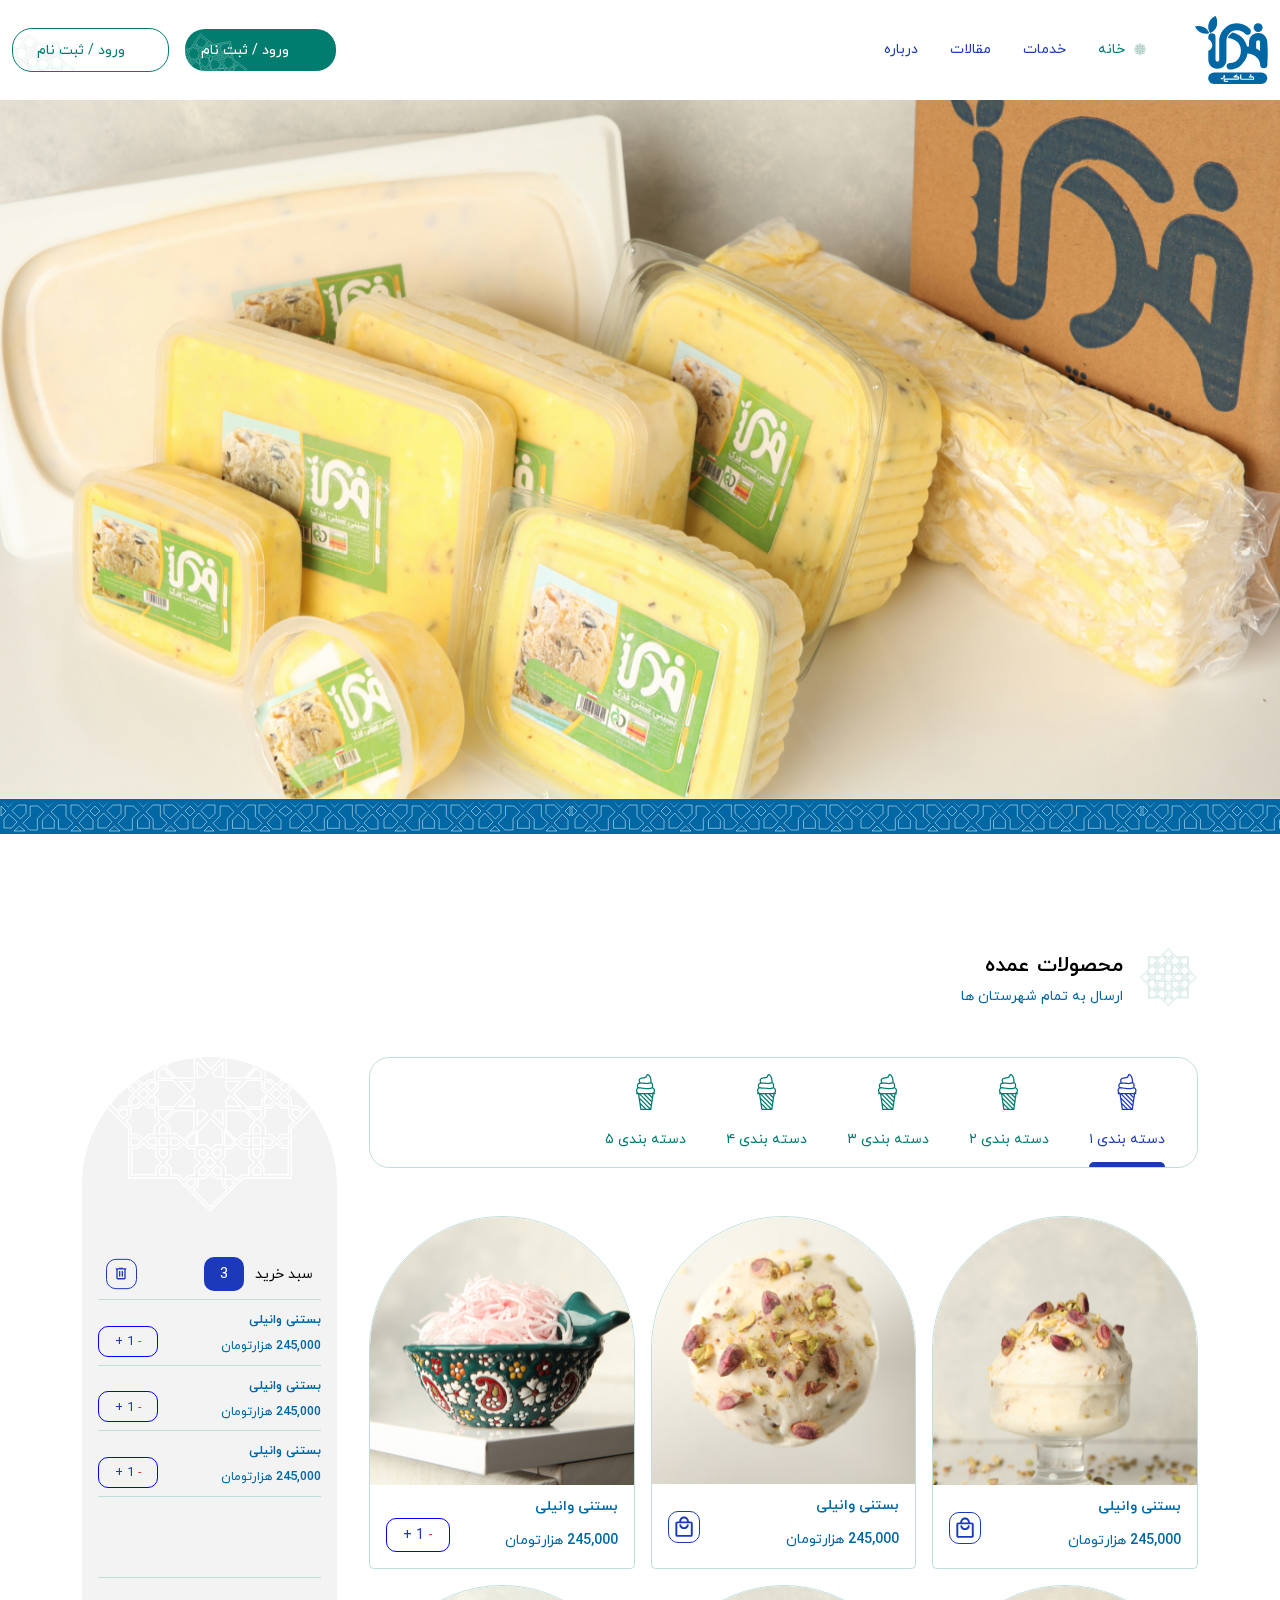
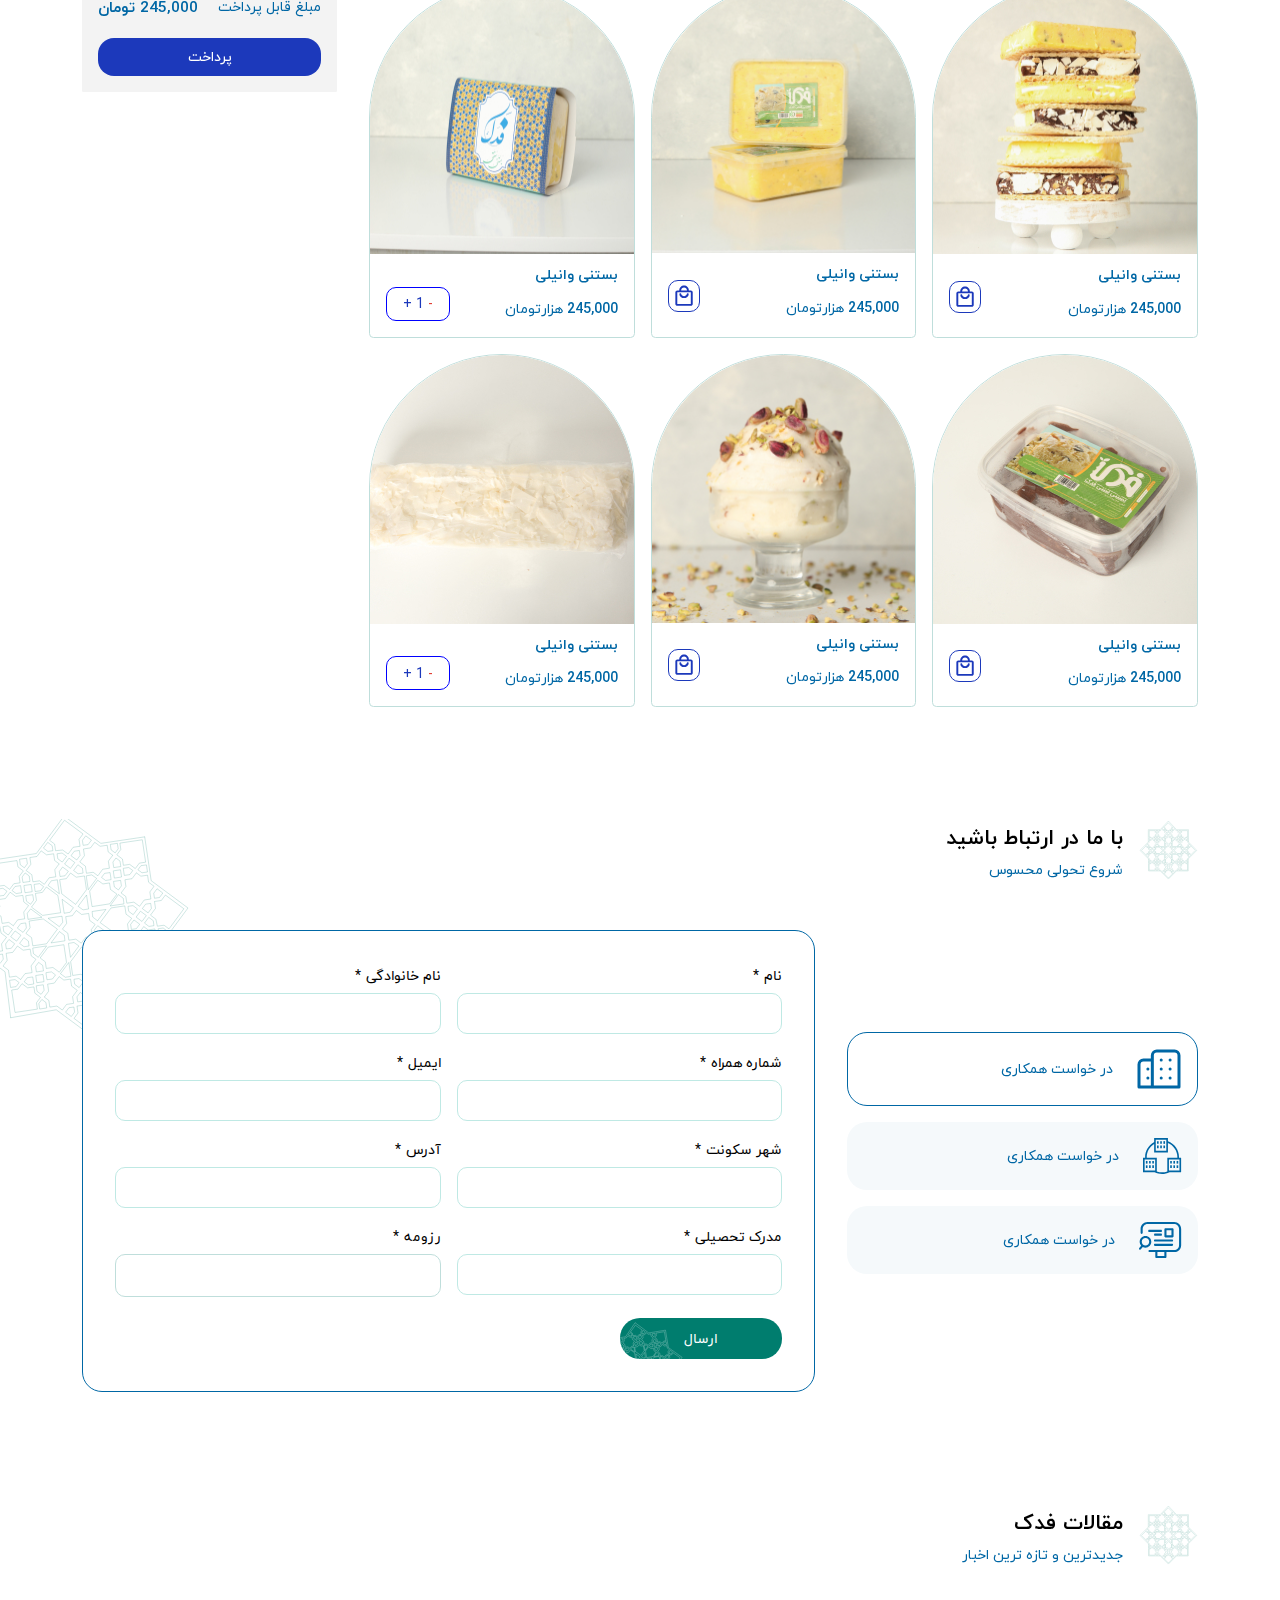
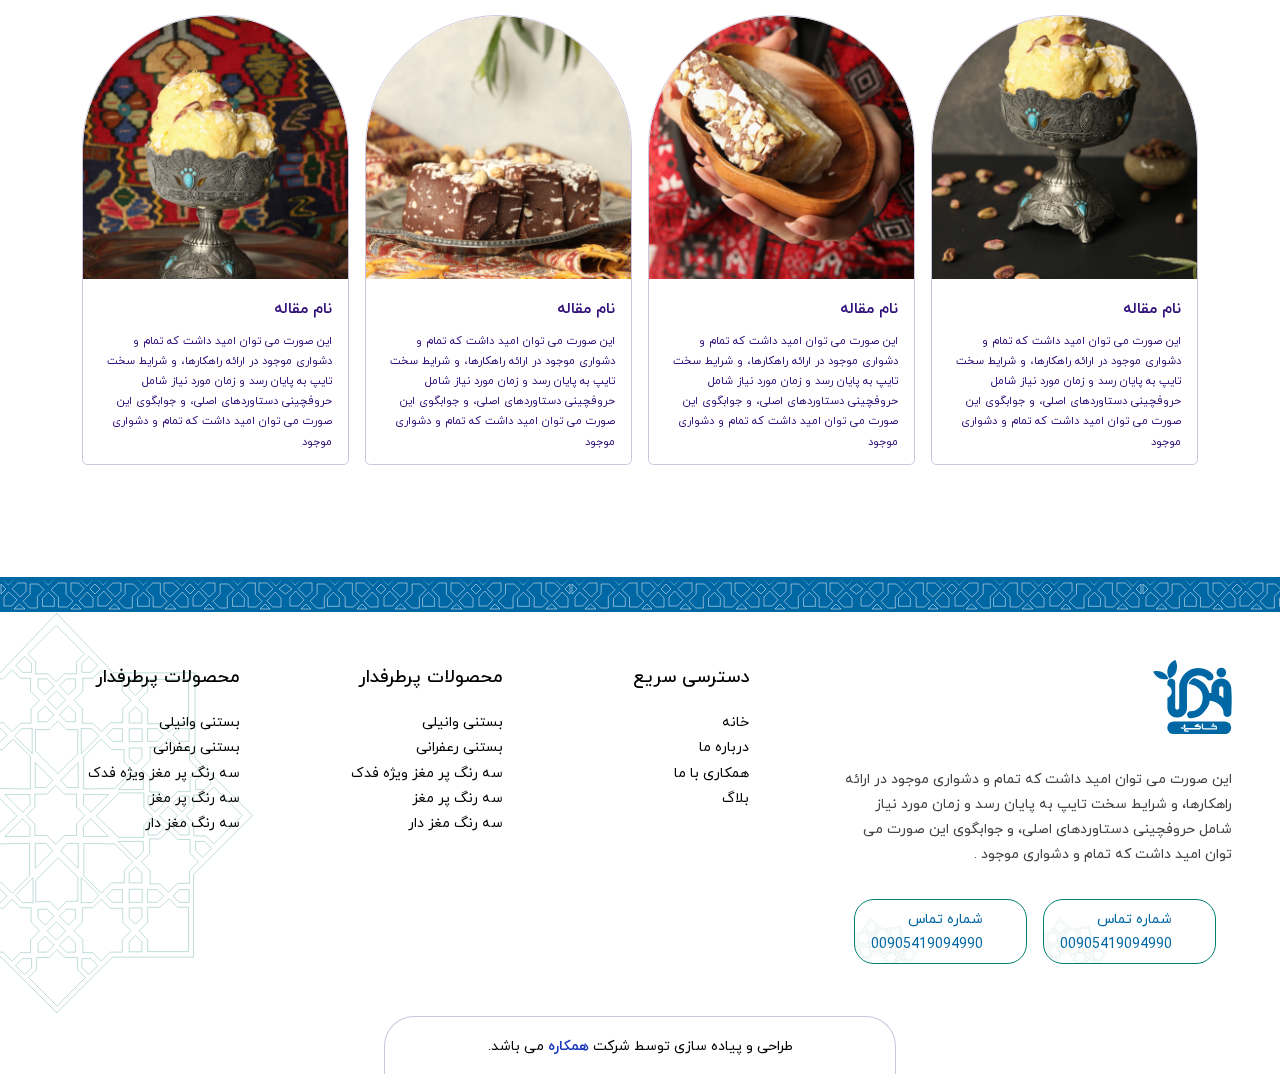
==== commit 1f19cd42: "created mobile cart and about page" ====
--- a/index.html
+++ b/index.html
@@ -16,7 +16,6 @@
   </head>
 
   <body>
-
     <header class="header">
       <div class="header-logo">
         <img src="./public/images/global/fadak-logo.svg" alt="" title="" />
@@ -56,10 +55,9 @@
           ورود / ثبت نام
         </a>
       </div>
-
     </header>
-    
-    <div class="mobile-overlay">
+
+     <div class="mobile-overlay">
       <div class="mobile-menu">
         <div class="mobile-menu-image">
           <img src="./public/images/global/fadak-logo.svg" alt="" />
@@ -89,14 +87,25 @@
           <a href="#" class="btn btn-primary">ثبت نام</a>
           <a href="#" class="btn btn-secondary">ورود</a>
         </div>
-  
+        <label for="searchbar" class="shared-search-label">
+          <i class="fa-solid fa-magnifying-glass"></i>
+          <input
+            type="text"
+            class="shared-search"
+            name="searchbar"
+            placeholder="جستجو..."
+          />
+        </label>
+
         <div class="mobile-header-background">
-          <img src="./public/images/global/shape-mobile-header.svg" alt="" title="">
+          <img
+            src="./public/images/global/shape-mobile-header.svg"
+            alt=""
+            title=""
+          />
         </div>
-  
-        <p class="mobile-menu-close">
-          X
-        </p>
+
+        <p class="mobile-menu-close">X</p>
       </div>
     </div>
 
@@ -105,13 +114,86 @@
         <i class="fa-solid fa-bars"></i>
       </div>
       <div class="mobile-header-logo">
-        <img src="./public/images/global/fadak-logo.svg" alt="" title="">
+        <img src="./public/images/global/fadak-logo.svg" alt="" title="" />
       </div>
       <div class="mobile-header-icons">
         <i class="fa-solid fa-user"></i>
         <i class="fa-solid fa-cart-shopping"></i>
       </div>
     </div>
+
+   <div class="mobile-cart">
+      <div class="mobile-cart-container">
+        <div class="mobile-cart-container-close">
+          <i class="fa-solid fa-close"></i>
+        </div>
+        <div class="shared-sidebar">
+          <div class="shared-sidebar-head">
+            <p class="shared-sidebar-head-basket">
+              سبد خرید
+              <span class="shared-sidebar-head-count"> 3 </span>
+            </p>
+            <img src="./public/images/global/trash.svg" alt="" title="" />
+          </div>
+          <div class="shared-sidebar-item">
+            <div class="shared-sidebar-item-price">
+              <b> بستنی وانیلی </b>
+              <p><b>245,000</b> هزارتومان</p>
+            </div>
+            <div class="shared-sidebar-item-badge">
+              <div class="shared-sidebar-item-count">
+                <span class="shared-sidebar-item-count-minus"> - </span>
+                <span class="shared-sidebar-item-count-number"> 1 </span>
+                <span class="shared-sidebar-item-count-plus"> + </span>
+              </div>
+            </div>
+          </div>
+          <div class="shared-sidebar-item">
+            <div class="shared-sidebar-item-price">
+              <b> بستنی وانیلی </b>
+              <p><b>245,000</b> هزارتومان</p>
+            </div>
+            <div class="shared-sidebar-item-badge">
+              <div class="shared-sidebar-item-count">
+                <span class="shared-sidebar-item-count-minus"> - </span>
+                <span class="shared-sidebar-item-count-number"> 1 </span>
+                <span class="shared-sidebar-item-count-plus"> + </span>
+              </div>
+            </div>
+          </div>
+          <div class="shared-sidebar-item">
+            <div class="shared-sidebar-item-price">
+              <b> بستنی وانیلی </b>
+              <p><b>245,000</b> هزارتومان</p>
+            </div>
+            <div class="shared-sidebar-item-badge">
+              <div class="shared-sidebar-item-count">
+                <span class="shared-sidebar-item-count-minus"> - </span>
+                <span class="shared-sidebar-item-count-number"> 1 </span>
+                <span class="shared-sidebar-item-count-plus"> + </span>
+              </div>
+            </div>
+          </div>
+          <div class="shared-sidebar-footer">
+            <div class="shared-sidebar-footer-total">
+              <p class="shared-sidebar-footer-total-text">
+                مبلغ قابل پرداخت
+              </p>
+              <p class="shared-sidebar-footer-total-price">
+                245,000 تومان
+              </p>
+            </div>
+            <a href="#" class="btn btn-pay">
+              پرداخت
+            </a>
+          </div>
+        </div>
+
+        <p class="mobile-cart-empty">
+          سبد خرید شما خالی است  !
+        </p>
+      </div>
+   </div>
 
     <main>
       <section class="home-hero">
@@ -1160,7 +1242,7 @@
               </div>
             </div>
             <div class="col-12 col-lg-3 order-md-2">
-              <div class="shared-sidebar">
+              <div class="shared-sidebar md-hidden">
                 <div class="shared-sidebar-head">
                   <p class="shared-sidebar-head-basket">
                     سبد خرید
@@ -1206,6 +1288,19 @@
                       <span class="shared-sidebar-item-count-plus"> + </span>
                     </div>
                   </div>
+                </div>
+                <div class="shared-sidebar-footer">
+                  <div class="shared-sidebar-footer-total">
+                    <p class="shared-sidebar-footer-total-text">
+                      مبلغ قابل پرداخت
+                    </p>
+                    <p class="shared-sidebar-footer-total-price">
+                      245,000 تومان
+                    </p>
+                  </div>
+                  <a href="#" class="btn btn-pay">
+                    پرداخت
+                  </a>
                 </div>
               </div>
             </div>
@@ -1407,6 +1502,7 @@
     </main>
 
     <div class="bg-seperator"></div>
+
     <footer>
       <div class="footer-grid">
         <div class="footer-details">
--- a/css/base.css
+++ b/css/base.css
@@ -43509,7 +43509,21 @@
   align-items: center;
   gap: 0.5rem;
 }
-
+.btn-pay {
+  width: 100%;
+  color: #fff;
+  padding: 0.4rem 1rem;
+  border-radius: 1rem;
+  background-color: #1c39bb;
+  display: block;
+  text-align: center;
+}
+
+@media (max-width: 768px) {
+  .md-hidden {
+    display: none !important;
+  }
+}
 /**
  * Swiper 11.1.4
  * Most modern mobile touch slider and framework with hardware accelerated transitions
@@ -44373,7 +44387,7 @@
   border-right: 1px solid #ccc4de;
   border-left: 1px solid #ccc4de;
   border-radius: 30px 30px 0 0;
-  padding: 1rem 0 0 0;
+  padding: 1rem;
 }
 .footer-copy a {
   color: #1c39bb;
@@ -44416,6 +44430,13 @@
   justify-content: space-between;
   align-items: center;
 }
+.mobile-header.scrolled {
+  position: fixed;
+  z-index: 9999;
+  background: white;
+  width: 100%;
+  box-shadow: 0 0 7px 1px rgba(0, 0, 0, 0.15);
+}
 .mobile-header > * {
   width: 33%;
 }
@@ -44423,7 +44444,14 @@
   color: #0067a5;
 }
 .mobile-header-menu-opener i {
-  font-size: 1.2em;
+  border: 1px solid #1c39bb;
+  padding: 0.5rem;
+  border-radius: 50%;
+  width: 2.5rem;
+  height: 2.5rem;
+  display: flex;
+  justify-content: center;
+  align-items: center;
 }
 .mobile-header-logo {
   width: 45px;
@@ -44441,6 +44469,17 @@
 .mobile-header-icons * {
   font-size: 1.2em;
   color: #0067a5;
+}
+.mobile-header-icons i.fa-user,
+.mobile-header-icons i.fa-cart-shopping {
+  border: 1px solid #1c39bb;
+  padding: 0.5rem;
+  border-radius: 50%;
+  width: 2.5rem;
+  height: 2.5rem;
+  display: flex;
+  justify-content: center;
+  align-items: center;
 }
 @media (min-width: 992px) {
   .mobile-header {
@@ -44533,6 +44572,47 @@
   font-size: 22px;
 }
 
+.mobile-cart {
+  position: fixed;
+  top: 0;
+  left: -100%;
+  transition: 0.3s all;
+  background-color: #fff;
+  width: 100%;
+  height: 100%;
+  z-index: 40;
+  background-image: url("/public/images/global/sidebar-star.svg");
+  background-position: top center;
+  background-repeat: no-repeat;
+}
+.mobile-cart.active {
+  left: 0;
+  transition: 0.3s;
+  display: flex;
+  flex-direction: column;
+  justify-content: center;
+}
+.mobile-cart-container {
+  overflow: scroll;
+}
+.mobile-cart-container-close > * {
+  position: absolute;
+  left: 2rem;
+  top: 2rem;
+  font-size: 2.5em;
+  color: #1c39bb;
+}
+.mobile-cart-empty {
+  display: none;
+}
+.mobile-cart-empty.active {
+  display: block;
+  font-size: 1.5rem;
+  font-weight: 700;
+  text-align: center;
+  color: #0067a5;
+}
+
 .shared-title {
   display: flex;
   justify-content: start;
@@ -44643,6 +44723,17 @@
   display: flex;
   align-items: center;
   justify-content: space-between;
+  font-weight: 700;
+  position: relative;
+}
+.shared-accordion-item-title::before {
+  content: "";
+  position: absolute;
+  right: -1rem;
+  height: 80%;
+  width: 3px;
+  background-color: #1c39bb;
+  border-radius: 20px;
 }
 .shared-accordion-item-title i.fa-plus {
   display: block;
@@ -44670,4 +44761,30 @@
   visibility: visible;
   max-height: 800px;
   transition: 0.3s;
+}
+
+.shared-search-label {
+  display: flex;
+  align-items: center;
+  width: 100%;
+  position: relative;
+  margin-top: 1rem;
+}
+.shared-search {
+  border: none;
+  background: #f3f3f3;
+  width: 100%;
+  padding: 0.5rem 1rem 0.5rem 2.5rem;
+  border-radius: 20px;
+  font-size: 1rem;
+}
+.shared-search:focus {
+  outline: 1px solid #1c39bb;
+}
+
+.fa-magnifying-glass {
+  position: absolute;
+  left: 1rem;
+  color: #1c39bb;
+  font-size: 1.2rem;
 }/*# sourceMappingURL=base.css.map */--- a/css/home/home.css
+++ b/css/home/home.css
@@ -118,6 +118,9 @@
   .home-tabs-content.active {
     display: grid;
     grid-template-columns: 1fr 1fr;
+  }
+  .home-tabs-category {
+    gap: 1.5rem;
   }
 }
 
@@ -266,6 +269,22 @@
 .shared-sidebar-item-count-number {
   color: #1c39bb;
 }
+.shared-sidebar-footer-total {
+  display: flex;
+  justify-content: space-between;
+  margin-top: 5rem;
+  margin-bottom: 1rem;
+  border-top: 1px solid #bfdedb;
+  padding-top: 1rem;
+}
+.shared-sidebar-footer-total-text {
+  color: #0067a5;
+}
+.shared-sidebar-footer-total-price {
+  font-weight: 700;
+  color: #0067a5;
+  font-size: 1.1em;
+}
 @media (max-width: 992px) {
   .shared-sidebar {
     margin: 1rem 0;
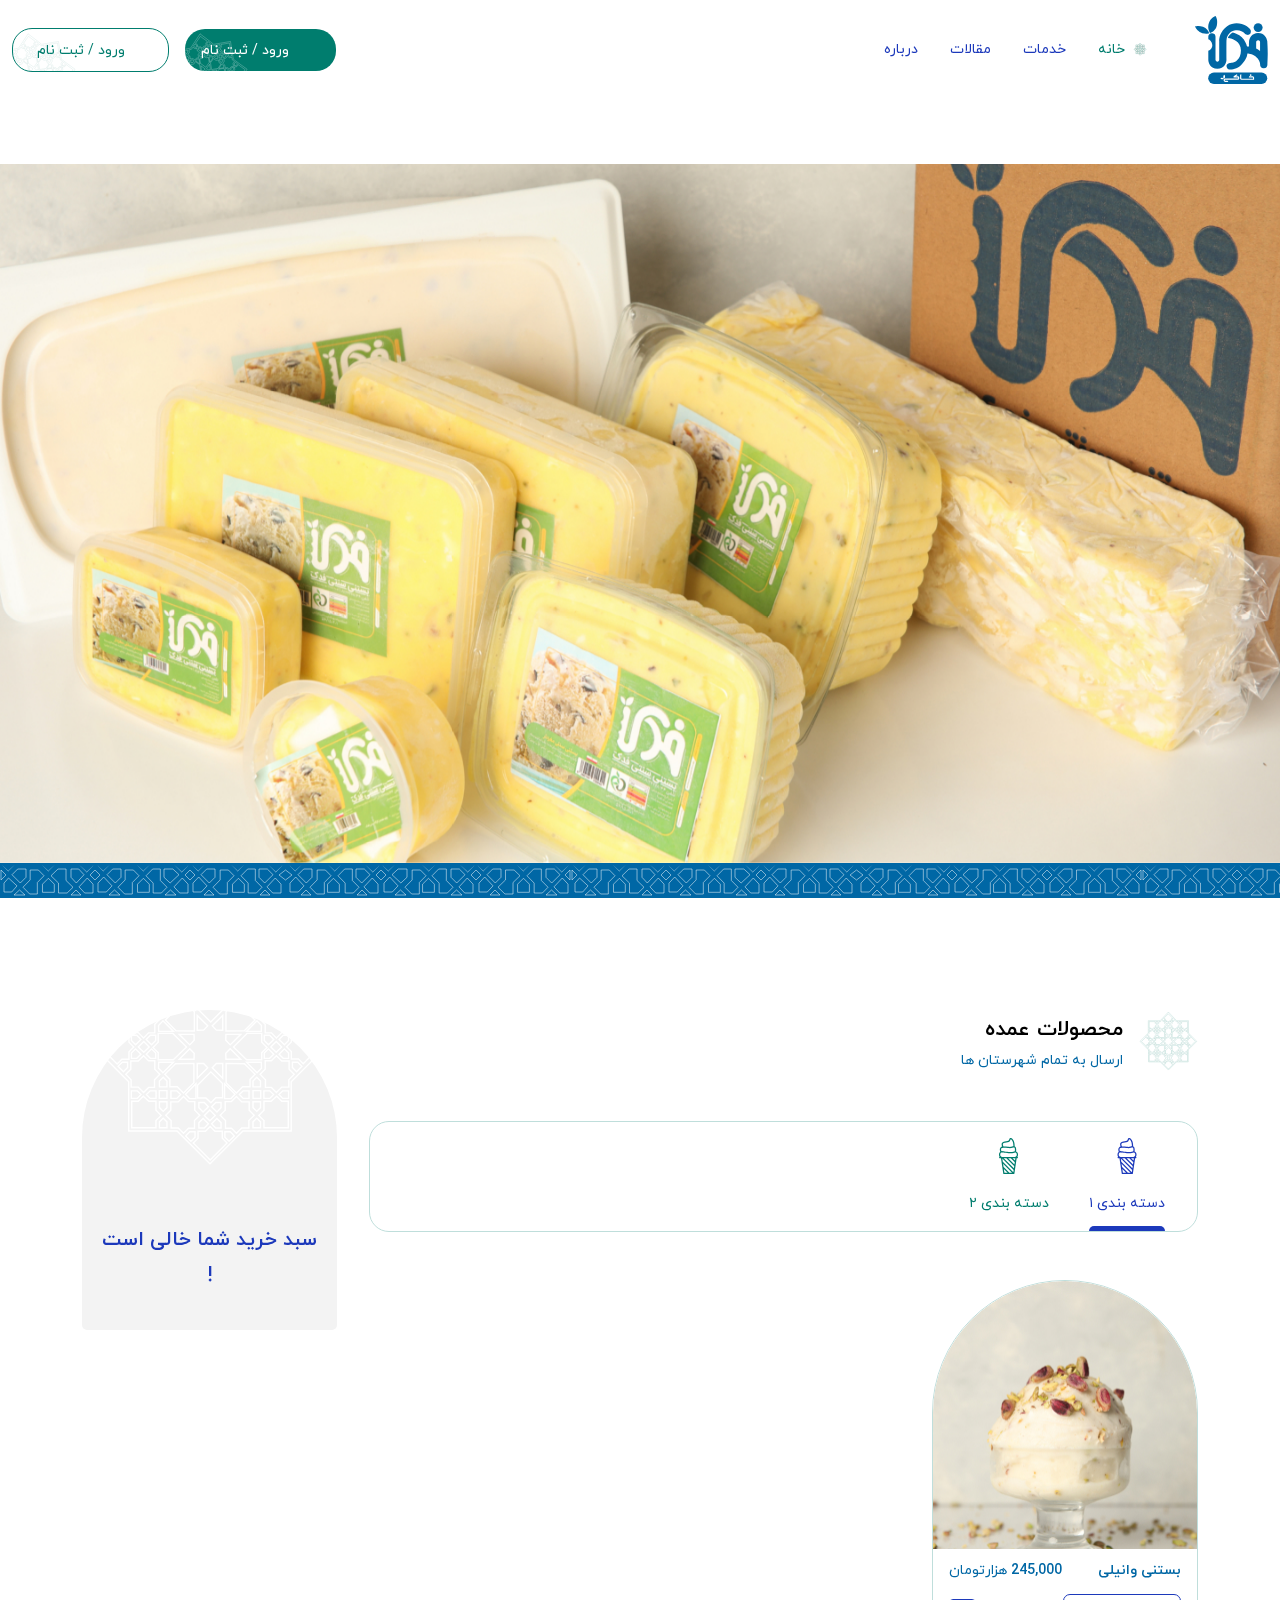
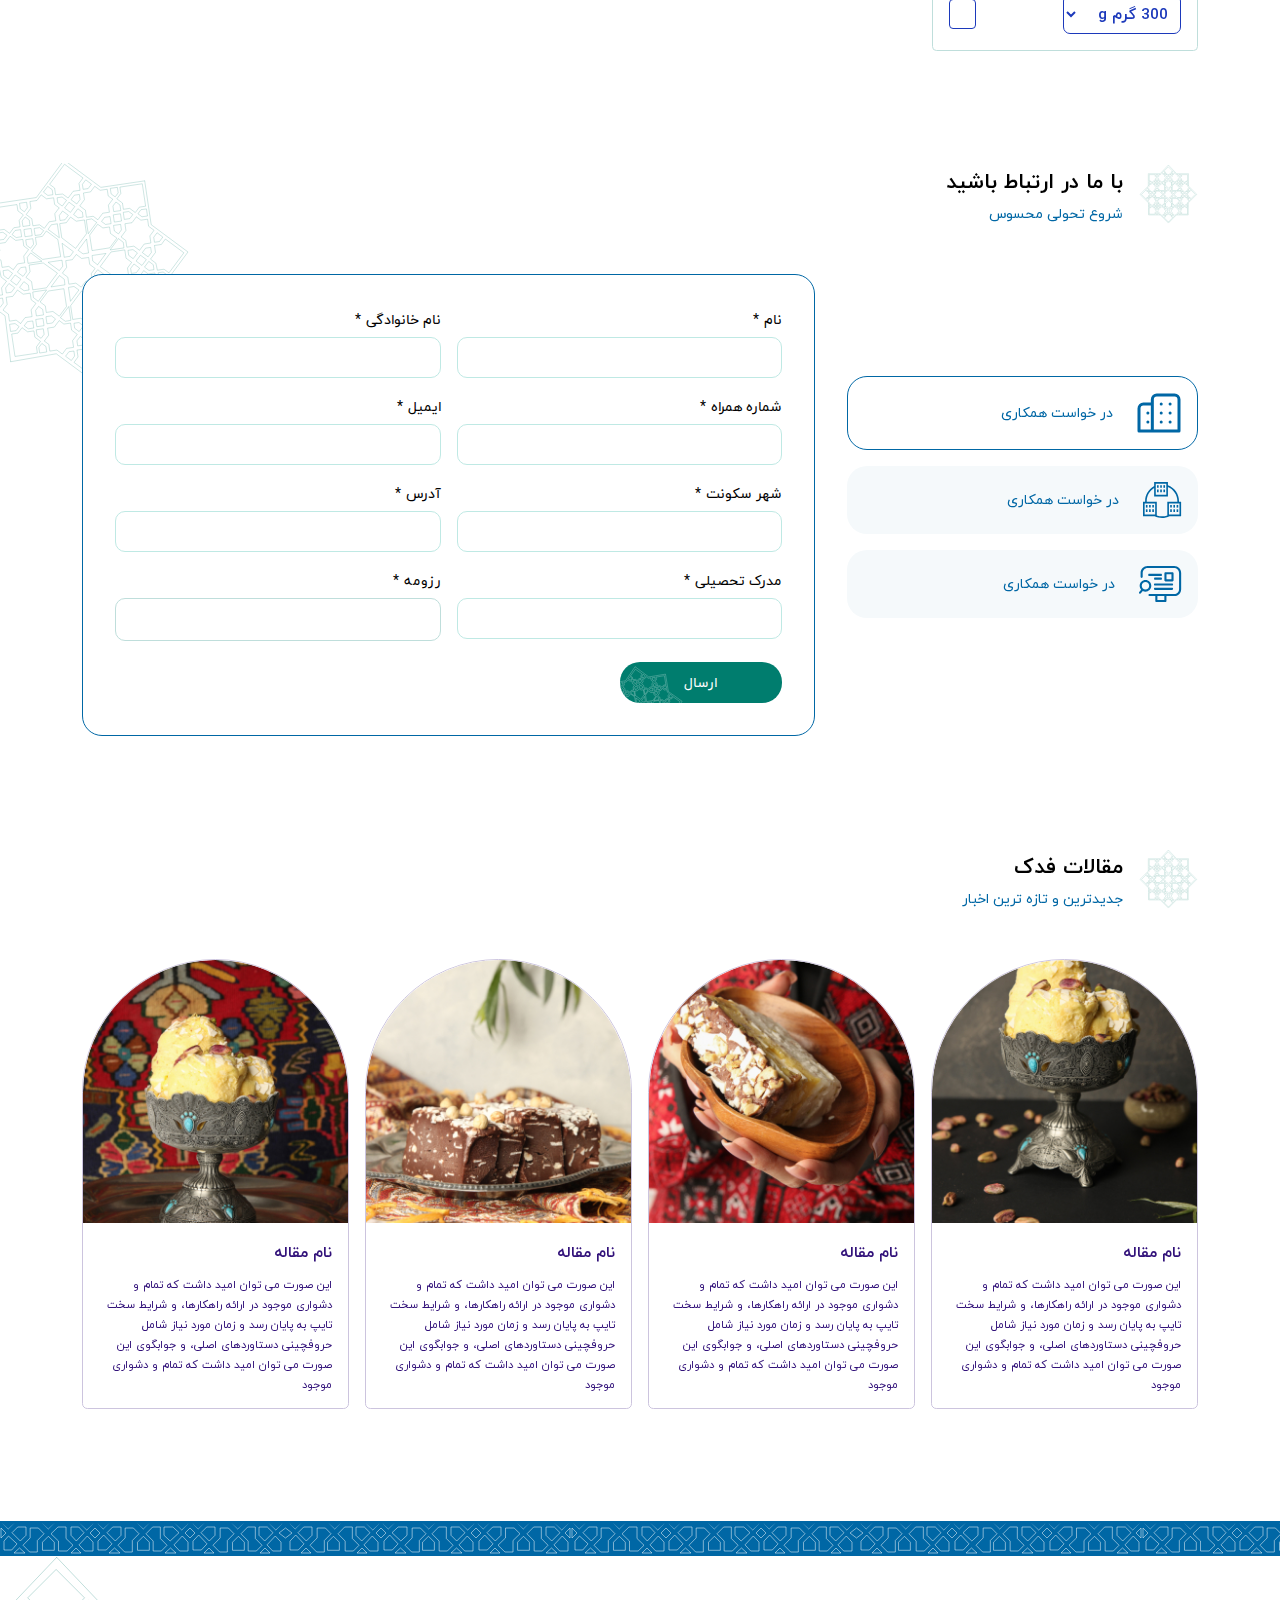
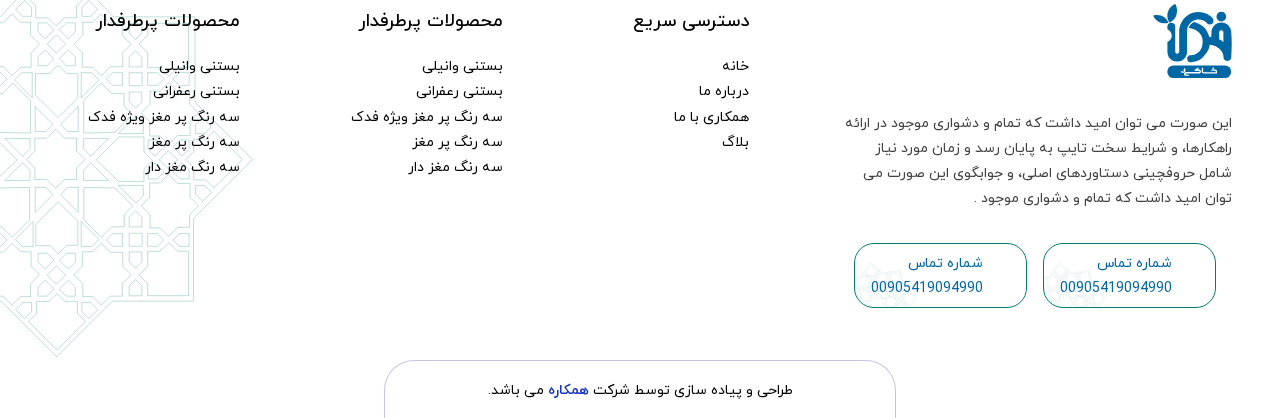
==== commit 6aba86d8: "sticky fixed numbers fixed sidebar fixed mobile cart fixed" ====
--- a/index.html
+++ b/index.html
@@ -57,7 +57,7 @@
       </div>
     </header>
 
-     <div class="mobile-overlay">
+    <div class="mobile-overlay">
       <div class="mobile-menu">
         <div class="mobile-menu-image">
           <img src="./public/images/global/fadak-logo.svg" alt="" />
@@ -122,7 +122,7 @@
       </div>
     </div>
 
-   <div class="mobile-cart">
+    <div class="mobile-cart">
       <div class="mobile-cart-container">
         <div class="mobile-cart-container-close">
           <i class="fa-solid fa-close"></i>
@@ -133,7 +133,7 @@
               سبد خرید
               <span class="shared-sidebar-head-count"> 3 </span>
             </p>
-            <img src="./public/images/global/trash.svg" alt="" title="" />
+            <i class="fa-solid fa-trash"></i>
           </div>
           <div class="shared-sidebar-item">
             <div class="shared-sidebar-item-price">
@@ -142,9 +142,9 @@
             </div>
             <div class="shared-sidebar-item-badge">
               <div class="shared-sidebar-item-count">
+                <span class="shared-sidebar-item-count-plus"> + </span>
+                <span class="shared-sidebar-item-count-number"> 1 </span>
                 <span class="shared-sidebar-item-count-minus"> - </span>
-                <span class="shared-sidebar-item-count-number"> 1 </span>
-                <span class="shared-sidebar-item-count-plus"> + </span>
               </div>
             </div>
           </div>
@@ -155,9 +155,9 @@
             </div>
             <div class="shared-sidebar-item-badge">
               <div class="shared-sidebar-item-count">
+                <span class="shared-sidebar-item-count-plus"> + </span>
+                <span class="shared-sidebar-item-count-number"> 1 </span>
                 <span class="shared-sidebar-item-count-minus"> - </span>
-                <span class="shared-sidebar-item-count-number"> 1 </span>
-                <span class="shared-sidebar-item-count-plus"> + </span>
               </div>
             </div>
           </div>
@@ -168,32 +168,24 @@
             </div>
             <div class="shared-sidebar-item-badge">
               <div class="shared-sidebar-item-count">
+                <span class="shared-sidebar-item-count-plus"> + </span>
+                <span class="shared-sidebar-item-count-number"> 1 </span>
                 <span class="shared-sidebar-item-count-minus"> - </span>
-                <span class="shared-sidebar-item-count-number"> 1 </span>
-                <span class="shared-sidebar-item-count-plus"> + </span>
               </div>
             </div>
           </div>
           <div class="shared-sidebar-footer">
             <div class="shared-sidebar-footer-total">
-              <p class="shared-sidebar-footer-total-text">
-                مبلغ قابل پرداخت
-              </p>
-              <p class="shared-sidebar-footer-total-price">
-                245,000 تومان
-              </p>
-            </div>
-            <a href="#" class="btn btn-pay">
-              پرداخت
-            </a>
-          </div>
-        </div>
-
-        <p class="mobile-cart-empty">
-          سبد خرید شما خالی است  !
-        </p>
+              <p class="shared-sidebar-footer-total-text">مبلغ قابل پرداخت</p>
+              <p class="shared-sidebar-footer-total-price">245,000 تومان</p>
+            </div>
+            <a href="#" class="btn btn-pay"> پرداخت </a>
+          </div>
+        </div>
+
+        <p class="mobile-cart-empty">سبد خرید شما خالی است !</p>
       </div>
-   </div>
+    </div>
 
     <main>
       <section class="home-hero">
@@ -217,20 +209,22 @@
       <section class="home-tabs wrapper-md">
         <div class="container">
           <div class="row">
-            <div class="shared-title">
-              <div class="shared-title-image">
-                <img
-                  src="./public/images/global/shape-title.svg"
-                  alt=""
-                  title=""
-                />
-              </div>
-              <div class="shared-title-header">
-                <h2 class="shared-title-heading">محصولات عمده</h2>
-                <p class="shared-title-subheading">ارسال به تمام شهرستان ها</p>
-              </div>
-            </div>
-            <div class="col-12 col-lg-9 order-md-3">
+            <div class="col-12 col-lg-9">
+              <div class="shared-title">
+                <div class="shared-title-image">
+                  <img
+                    src="./public/images/global/shape-title.svg"
+                    alt=""
+                    title=""
+                  />
+                </div>
+                <div class="shared-title-header">
+                  <h2 class="shared-title-heading">محصولات عمده</h2>
+                  <p class="shared-title-subheading">
+                    ارسال به تمام شهرستان ها
+                  </p>
+                </div>
+              </div>
               <div class="home-tabs-category">
                 <a
                   data-target="#category-tab-1"
@@ -270,64 +264,6 @@
                   />
                   <p>دسته بندی ۲</p>
                 </a>
-
-                <a
-                  data-target="#category-tab-3"
-                  href="#"
-                  class="home-tabs-category-item"
-                >
-                  <img
-                    class="normal"
-                    src="./public/images/home/home-ice-cream-normal.svg"
-                    alt=""
-                    title=""
-                  />
-                  <img
-                    class="active"
-                    src="./public/images/home/home-ice-cream-active.svg"
-                    alt=""
-                    title=""
-                  />
-                  <p>دسته بندی ۳</p>
-                </a>
-                <a
-                  data-target="#category-tab-4"
-                  href="#"
-                  class="home-tabs-category-item"
-                >
-                  <img
-                    class="normal"
-                    src="./public/images/home/home-ice-cream-normal.svg"
-                    alt=""
-                    title=""
-                  />
-                  <img
-                    class="active"
-                    src="./public/images/home/home-ice-cream-active.svg"
-                    alt=""
-                    title=""
-                  />
-                  <p>دسته بندی ۴</p>
-                </a>
-                <a
-                  data-target="#category-tab-5"
-                  href="#"
-                  class="home-tabs-category-item"
-                >
-                  <img
-                    class="normal"
-                    src="./public/images/home/home-ice-cream-normal.svg"
-                    alt=""
-                    title=""
-                  />
-                  <img
-                    class="active"
-                    src="./public/images/home/home-ice-cream-active.svg"
-                    alt=""
-                    title=""
-                  />
-                  <p>دسته بندی ۵</p>
-                </a>
               </div>
 
               <div id="category-tab-1" class="home-tabs-content active">
@@ -340,973 +276,155 @@
                       <b> بستنی وانیلی </b>
                       <p><b>245,000</b> هزارتومان</p>
                     </div>
-                    <div class="home-tabs-content-item-badge">
-                      <img
-                        src="./public/images/home/basket.svg"
-                        alt=""
-                        title=""
-                      />
+                    <div class="home-tabs-content-item-downbar">
+                      <div class="home-tabs-content-item-weight">
+                        <select name="" id="" class="custom-select">
+                          <option value="">300 گرم g</option>
+                          <option value="">500 گرم g</option>
+                          <option value="">1 کیلوگرم k</option>
+                        </select>
+                      </div>
+                      <div class="home-tabs-content-item-badge">
+                        <div class="home-tabs-content-item-count">
+                          <span class="home-tabs-content-item-count-plus">
+                            +
+                          </span>
+
+                          <span class="home-tabs-content-item-count-number">
+                            1
+                          </span>
+
+                          <span class="home-tabs-content-item-count-minus">
+                            -
+                          </span>
+                        </div>
+                        <i class="fa-solid fa-shop"></i>
+                      </div>
                     </div>
                   </div>
                 </div>
+              </div>
+
+              <div id="category-tab-2" class="home-tabs-content">
                 <div class="home-tabs-content-item">
                   <div class="home-tabs-content-item-image">
-                    <img src="./public/images/home/icecream-2.jpg" alt="" />
+                    <img
+                      src="./public/images/home/icecream-2.jpg"
+                      alt=""
+                      title=""
+                    />
                   </div>
                   <div class="home-tabs-content-item-content">
                     <div class="home-tabs-content-item-price">
                       <b> بستنی وانیلی </b>
                       <p><b>245,000</b> هزارتومان</p>
                     </div>
-                    <div class="home-tabs-content-item-badge">
-                      <img
-                        src="./public/images/home/basket.svg"
-                        alt=""
-                        title=""
-                      />
+                    <div class="home-tabs-content-item-downbar">
+                      <div class="home-tabs-content-item-weight">
+                        <select name="" id="" class="custom-select">
+                          <option value="">300 گرم g</option>
+                          <option value="">500 گرم g</option>
+                          <option value="">1 کیلوگرم k</option>
+                        </select>
+                      </div>
+                      <div class="home-tabs-content-item-badge">
+                        <div class="home-tabs-content-item-count">
+                          <span class="home-tabs-content-item-count-plus">
+                            +
+                          </span>
+
+                          <span class="home-tabs-content-item-count-number">
+                            1
+                          </span>
+
+                          <span class="home-tabs-content-item-count-minus">
+                            -
+                          </span>
+                        </div>
+                        <i class="fa-solid fa-shop"></i>
+                      </div>
                     </div>
                   </div>
                 </div>
-                <div class="home-tabs-content-item">
-                  <div class="home-tabs-content-item-image">
-                    <img src="./public/images/home/icecream-3.jpg" alt="" />
-                  </div>
-                  <div class="home-tabs-content-item-content">
-                    <div class="home-tabs-content-item-price">
+              </div>
+            </div>
+            <div class="col-12 col-lg-3">
+              <div
+                class="shared-sidebar md-hidden"
+                style="position: sticky; top: 1rem"
+              >
+                <div class="shared-sidebar-exist">
+                  <div class="shared-sidebar-head">
+                    <p class="shared-sidebar-head-basket">
+                      سبد خرید
+                      <span class="shared-sidebar-head-count"> 3 </span>
+                    </p>
+                    <i class="fa-solid fa-trash"></i>
+                  </div>
+                  <div class="shared-sidebar-item">
+                    <div class="shared-sidebar-item-price">
                       <b> بستنی وانیلی </b>
                       <p><b>245,000</b> هزارتومان</p>
                     </div>
-                    <div class="home-tabs-content-item-badge">
-                      <div class="home-tabs-content-item-count">
-                        <span class="home-tabs-content-item-count-minus">
-                          -
-                        </span>
-                        <span class="home-tabs-content-item-count-number">
+                    <div class="shared-sidebar-item-badge">
+                      <div class="shared-sidebar-item-count">
+                        <span class="shared-sidebar-item-count-minus"> - </span>
+                        <span class="shared-sidebar-item-count-number">
                           1
                         </span>
-                        <span class="home-tabs-content-item-count-plus">
-                          +
-                        </span>
+                        <span class="shared-sidebar-item-count-plus"> + </span>
                       </div>
                     </div>
                   </div>
-                </div>
-                <div class="home-tabs-content-item">
-                  <div class="home-tabs-content-item-image">
-                    <img src="./public/images/home/icecream-4.jpg" alt="" />
-                  </div>
-                  <div class="home-tabs-content-item-content">
-                    <div class="home-tabs-content-item-price">
+                  <div class="shared-sidebar-item">
+                    <div class="shared-sidebar-item-price">
                       <b> بستنی وانیلی </b>
                       <p><b>245,000</b> هزارتومان</p>
                     </div>
-                    <div class="home-tabs-content-item-badge">
-                      <img
-                        src="./public/images/home/basket.svg"
-                        alt=""
-                        title=""
-                      />
-                    </div>
-                  </div>
-                </div>
-                <div class="home-tabs-content-item">
-                  <div class="home-tabs-content-item-image">
-                    <img src="./public/images/home/icecream-5.jpg" alt="" />
-                  </div>
-                  <div class="home-tabs-content-item-content">
-                    <div class="home-tabs-content-item-price">
+                    <div class="shared-sidebar-item-badge">
+                      <div class="shared-sidebar-item-count">
+                        <span class="shared-sidebar-item-count-minus"> - </span>
+                        <span class="shared-sidebar-item-count-number">
+                          1
+                        </span>
+                        <span class="shared-sidebar-item-count-plus"> + </span>
+                      </div>
+                    </div>
+                  </div>
+                  <div class="shared-sidebar-item">
+                    <div class="shared-sidebar-item-price">
                       <b> بستنی وانیلی </b>
                       <p><b>245,000</b> هزارتومان</p>
                     </div>
-                    <div class="home-tabs-content-item-badge">
-                      <img
-                        src="./public/images/home/basket.svg"
-                        alt=""
-                        title=""
-                      />
-                    </div>
-                  </div>
-                </div>
-                <div class="home-tabs-content-item">
-                  <div class="home-tabs-content-item-image">
-                    <img src="./public/images/home/icecream-6.jpg" alt="" />
-                  </div>
-                  <div class="home-tabs-content-item-content">
-                    <div class="home-tabs-content-item-price">
-                      <b> بستنی وانیلی </b>
-                      <p><b>245,000</b> هزارتومان</p>
-                    </div>
-                    <div class="home-tabs-content-item-badge">
-                      <div class="home-tabs-content-item-count">
-                        <span class="home-tabs-content-item-count-minus">
-                          -
-                        </span>
-                        <span class="home-tabs-content-item-count-number">
+                    <div class="shared-sidebar-item-badge">
+                      <div class="shared-sidebar-item-count">
+                        <span class="shared-sidebar-item-count-minus"> - </span>
+                        <span class="shared-sidebar-item-count-number">
                           1
                         </span>
-                        <span class="home-tabs-content-item-count-plus">
-                          +
-                        </span>
+                        <span class="shared-sidebar-item-count-plus"> + </span>
                       </div>
                     </div>
                   </div>
+                  <div class="shared-sidebar-footer">
+                    <div class="shared-sidebar-footer-total">
+                      <p class="shared-sidebar-footer-total-text">
+                        مبلغ قابل پرداخت
+                      </p>
+                      <p class="shared-sidebar-footer-total-price">
+                        245,000 تومان
+                      </p>
+                    </div>
+                    <a href="#" class="btn btn-pay"> پرداخت </a>
+                  </div>
                 </div>
-                <div class="home-tabs-content-item">
-                  <div class="home-tabs-content-item-image">
-                    <img src="./public/images/home/icecream-7.jpg" alt="" />
-                  </div>
-                  <div class="home-tabs-content-item-content">
-                    <div class="home-tabs-content-item-price">
-                      <b> بستنی وانیلی </b>
-                      <p><b>245,000</b> هزارتومان</p>
-                    </div>
-                    <div class="home-tabs-content-item-badge">
-                      <img
-                        src="./public/images/home/basket.svg"
-                        alt=""
-                        title=""
-                      />
-                    </div>
-                  </div>
-                </div>
-                <div class="home-tabs-content-item">
-                  <div class="home-tabs-content-item-image">
-                    <img src="./public/images/home/icecream-8.jpg" alt="" />
-                  </div>
-                  <div class="home-tabs-content-item-content">
-                    <div class="home-tabs-content-item-price">
-                      <b> بستنی وانیلی </b>
-                      <p><b>245,000</b> هزارتومان</p>
-                    </div>
-                    <div class="home-tabs-content-item-badge">
-                      <img
-                        src="./public/images/home/basket.svg"
-                        alt=""
-                        title=""
-                      />
-                    </div>
-                  </div>
-                </div>
-                <div class="home-tabs-content-item">
-                  <div class="home-tabs-content-item-image">
-                    <img src="./public/images/home/icecream-9.jpg" alt="" />
-                  </div>
-                  <div class="home-tabs-content-item-content">
-                    <div class="home-tabs-content-item-price">
-                      <b> بستنی وانیلی </b>
-                      <p><b>245,000</b> هزارتومان</p>
-                    </div>
-                    <div class="home-tabs-content-item-badge">
-                      <div class="home-tabs-content-item-count">
-                        <span class="home-tabs-content-item-count-minus">
-                          -
-                        </span>
-                        <span class="home-tabs-content-item-count-number">
-                          1
-                        </span>
-                        <span class="home-tabs-content-item-count-plus">
-                          +
-                        </span>
-                      </div>
-                    </div>
-                  </div>
-                </div>
-              </div>
-              <div id="category-tab-2" class="home-tabs-content">
-                <div class="home-tabs-content-item">
-                  <div class="home-tabs-content-item-image">
-                    <img src="./public/images/home/icecream-2.jpg" alt="" />
-                  </div>
-                  <div class="home-tabs-content-item-content">
-                    <div class="home-tabs-content-item-price">
-                      <b> بستنی وانیلی </b>
-                      <p><b>245,000</b> هزارتومان</p>
-                    </div>
-                    <div class="home-tabs-content-item-badge">
-                      <img
-                        src="./public/images/home/basket.svg"
-                        alt=""
-                        title=""
-                      />
-                    </div>
-                  </div>
-                </div>
-                <div class="home-tabs-content-item">
-                  <div class="home-tabs-content-item-image">
-                    <img src="./public/images/home/icecream-1.jpg" alt="" />
-                  </div>
-                  <div class="home-tabs-content-item-content">
-                    <div class="home-tabs-content-item-price">
-                      <b> بستنی وانیلی </b>
-                      <p><b>245,000</b> هزارتومان</p>
-                    </div>
-                    <div class="home-tabs-content-item-badge">
-                      <img
-                        src="./public/images/home/basket.svg"
-                        alt=""
-                        title=""
-                      />
-                    </div>
-                  </div>
-                </div>
-                <div class="home-tabs-content-item">
-                  <div class="home-tabs-content-item-image">
-                    <img src="./public/images/home/icecream-3.jpg" alt="" />
-                  </div>
-                  <div class="home-tabs-content-item-content">
-                    <div class="home-tabs-content-item-price">
-                      <b> بستنی وانیلی </b>
-                      <p><b>245,000</b> هزارتومان</p>
-                    </div>
-                    <div class="home-tabs-content-item-badge">
-                      <div class="home-tabs-content-item-count">
-                        <span class="home-tabs-content-item-count-minus">
-                          -
-                        </span>
-                        <span class="home-tabs-content-item-count-number">
-                          1
-                        </span>
-                        <span class="home-tabs-content-item-count-plus">
-                          +
-                        </span>
-                      </div>
-                    </div>
-                  </div>
-                </div>
-                <div class="home-tabs-content-item">
-                  <div class="home-tabs-content-item-image">
-                    <img src="./public/images/home/icecream-4.jpg" alt="" />
-                  </div>
-                  <div class="home-tabs-content-item-content">
-                    <div class="home-tabs-content-item-price">
-                      <b> بستنی وانیلی </b>
-                      <p><b>245,000</b> هزارتومان</p>
-                    </div>
-                    <div class="home-tabs-content-item-badge">
-                      <img
-                        src="./public/images/home/basket.svg"
-                        alt=""
-                        title=""
-                      />
-                    </div>
-                  </div>
-                </div>
-                <div class="home-tabs-content-item">
-                  <div class="home-tabs-content-item-image">
-                    <img src="./public/images/home/icecream-5.jpg" alt="" />
-                  </div>
-                  <div class="home-tabs-content-item-content">
-                    <div class="home-tabs-content-item-price">
-                      <b> بستنی وانیلی </b>
-                      <p><b>245,000</b> هزارتومان</p>
-                    </div>
-                    <div class="home-tabs-content-item-badge">
-                      <img
-                        src="./public/images/home/basket.svg"
-                        alt=""
-                        title=""
-                      />
-                    </div>
-                  </div>
-                </div>
-                <div class="home-tabs-content-item">
-                  <div class="home-tabs-content-item-image">
-                    <img src="./public/images/home/icecream-6.jpg" alt="" />
-                  </div>
-                  <div class="home-tabs-content-item-content">
-                    <div class="home-tabs-content-item-price">
-                      <b> بستنی وانیلی </b>
-                      <p><b>245,000</b> هزارتومان</p>
-                    </div>
-                    <div class="home-tabs-content-item-badge">
-                      <div class="home-tabs-content-item-count">
-                        <span class="home-tabs-content-item-count-minus">
-                          -
-                        </span>
-                        <span class="home-tabs-content-item-count-number">
-                          1
-                        </span>
-                        <span class="home-tabs-content-item-count-plus">
-                          +
-                        </span>
-                      </div>
-                    </div>
-                  </div>
-                </div>
-                <div class="home-tabs-content-item">
-                  <div class="home-tabs-content-item-image">
-                    <img src="./public/images/home/icecream-7.jpg" alt="" />
-                  </div>
-                  <div class="home-tabs-content-item-content">
-                    <div class="home-tabs-content-item-price">
-                      <b> بستنی وانیلی </b>
-                      <p><b>245,000</b> هزارتومان</p>
-                    </div>
-                    <div class="home-tabs-content-item-badge">
-                      <img
-                        src="./public/images/home/basket.svg"
-                        alt=""
-                        title=""
-                      />
-                    </div>
-                  </div>
-                </div>
-                <div class="home-tabs-content-item">
-                  <div class="home-tabs-content-item-image">
-                    <img src="./public/images/home/icecream-8.jpg" alt="" />
-                  </div>
-                  <div class="home-tabs-content-item-content">
-                    <div class="home-tabs-content-item-price">
-                      <b> بستنی وانیلی </b>
-                      <p><b>245,000</b> هزارتومان</p>
-                    </div>
-                    <div class="home-tabs-content-item-badge">
-                      <img
-                        src="./public/images/home/basket.svg"
-                        alt=""
-                        title=""
-                      />
-                    </div>
-                  </div>
-                </div>
-                <div class="home-tabs-content-item">
-                  <div class="home-tabs-content-item-image">
-                    <img src="./public/images/home/icecream-9.jpg" alt="" />
-                  </div>
-                  <div class="home-tabs-content-item-content">
-                    <div class="home-tabs-content-item-price">
-                      <b> بستنی وانیلی </b>
-                      <p><b>245,000</b> هزارتومان</p>
-                    </div>
-                    <div class="home-tabs-content-item-badge">
-                      <div class="home-tabs-content-item-count">
-                        <span class="home-tabs-content-item-count-minus">
-                          -
-                        </span>
-                        <span class="home-tabs-content-item-count-number">
-                          1
-                        </span>
-                        <span class="home-tabs-content-item-count-plus">
-                          +
-                        </span>
-                      </div>
-                    </div>
-                  </div>
-                </div>
-              </div>
-              <div id="category-tab-3" class="home-tabs-content">
-                <div class="home-tabs-content-item">
-                  <div class="home-tabs-content-item-image">
-                    <img src="./public/images/home/icecream-1.jpg" alt="" />
-                  </div>
-                  <div class="home-tabs-content-item-content">
-                    <div class="home-tabs-content-item-price">
-                      <b> بستنی وانیلی </b>
-                      <p><b>245,000</b> هزارتومان</p>
-                    </div>
-                    <div class="home-tabs-content-item-badge">
-                      <img
-                        src="./public/images/home/basket.svg"
-                        alt=""
-                        title=""
-                      />
-                    </div>
-                  </div>
-                </div>
-                <div class="home-tabs-content-item">
-                  <div class="home-tabs-content-item-image">
-                    <img src="./public/images/home/icecream-2.jpg" alt="" />
-                  </div>
-                  <div class="home-tabs-content-item-content">
-                    <div class="home-tabs-content-item-price">
-                      <b> بستنی وانیلی </b>
-                      <p><b>245,000</b> هزارتومان</p>
-                    </div>
-                    <div class="home-tabs-content-item-badge">
-                      <img
-                        src="./public/images/home/basket.svg"
-                        alt=""
-                        title=""
-                      />
-                    </div>
-                  </div>
-                </div>
-                <div class="home-tabs-content-item">
-                  <div class="home-tabs-content-item-image">
-                    <img src="./public/images/home/icecream-3.jpg" alt="" />
-                  </div>
-                  <div class="home-tabs-content-item-content">
-                    <div class="home-tabs-content-item-price">
-                      <b> بستنی وانیلی </b>
-                      <p><b>245,000</b> هزارتومان</p>
-                    </div>
-                    <div class="home-tabs-content-item-badge">
-                      <div class="home-tabs-content-item-count">
-                        <span class="home-tabs-content-item-count-minus">
-                          -
-                        </span>
-                        <span class="home-tabs-content-item-count-number">
-                          1
-                        </span>
-                        <span class="home-tabs-content-item-count-plus">
-                          +
-                        </span>
-                      </div>
-                    </div>
-                  </div>
-                </div>
-                <div class="home-tabs-content-item">
-                  <div class="home-tabs-content-item-image">
-                    <img src="./public/images/home/icecream-4.jpg" alt="" />
-                  </div>
-                  <div class="home-tabs-content-item-content">
-                    <div class="home-tabs-content-item-price">
-                      <b> بستنی وانیلی </b>
-                      <p><b>245,000</b> هزارتومان</p>
-                    </div>
-                    <div class="home-tabs-content-item-badge">
-                      <img
-                        src="./public/images/home/basket.svg"
-                        alt=""
-                        title=""
-                      />
-                    </div>
-                  </div>
-                </div>
-                <div class="home-tabs-content-item">
-                  <div class="home-tabs-content-item-image">
-                    <img src="./public/images/home/icecream-5.jpg" alt="" />
-                  </div>
-                  <div class="home-tabs-content-item-content">
-                    <div class="home-tabs-content-item-price">
-                      <b> بستنی وانیلی </b>
-                      <p><b>245,000</b> هزارتومان</p>
-                    </div>
-                    <div class="home-tabs-content-item-badge">
-                      <img
-                        src="./public/images/home/basket.svg"
-                        alt=""
-                        title=""
-                      />
-                    </div>
-                  </div>
-                </div>
-                <div class="home-tabs-content-item">
-                  <div class="home-tabs-content-item-image">
-                    <img src="./public/images/home/icecream-6.jpg" alt="" />
-                  </div>
-                  <div class="home-tabs-content-item-content">
-                    <div class="home-tabs-content-item-price">
-                      <b> بستنی وانیلی </b>
-                      <p><b>245,000</b> هزارتومان</p>
-                    </div>
-                    <div class="home-tabs-content-item-badge">
-                      <div class="home-tabs-content-item-count">
-                        <span class="home-tabs-content-item-count-minus">
-                          -
-                        </span>
-                        <span class="home-tabs-content-item-count-number">
-                          1
-                        </span>
-                        <span class="home-tabs-content-item-count-plus">
-                          +
-                        </span>
-                      </div>
-                    </div>
-                  </div>
-                </div>
-                <div class="home-tabs-content-item">
-                  <div class="home-tabs-content-item-image">
-                    <img src="./public/images/home/icecream-7.jpg" alt="" />
-                  </div>
-                  <div class="home-tabs-content-item-content">
-                    <div class="home-tabs-content-item-price">
-                      <b> بستنی وانیلی </b>
-                      <p><b>245,000</b> هزارتومان</p>
-                    </div>
-                    <div class="home-tabs-content-item-badge">
-                      <img
-                        src="./public/images/home/basket.svg"
-                        alt=""
-                        title=""
-                      />
-                    </div>
-                  </div>
-                </div>
-                <div class="home-tabs-content-item">
-                  <div class="home-tabs-content-item-image">
-                    <img src="./public/images/home/icecream-8.jpg" alt="" />
-                  </div>
-                  <div class="home-tabs-content-item-content">
-                    <div class="home-tabs-content-item-price">
-                      <b> بستنی وانیلی </b>
-                      <p><b>245,000</b> هزارتومان</p>
-                    </div>
-                    <div class="home-tabs-content-item-badge">
-                      <img
-                        src="./public/images/home/basket.svg"
-                        alt=""
-                        title=""
-                      />
-                    </div>
-                  </div>
-                </div>
-                <div class="home-tabs-content-item">
-                  <div class="home-tabs-content-item-image">
-                    <img src="./public/images/home/icecream-9.jpg" alt="" />
-                  </div>
-                  <div class="home-tabs-content-item-content">
-                    <div class="home-tabs-content-item-price">
-                      <b> بستنی وانیلی </b>
-                      <p><b>245,000</b> هزارتومان</p>
-                    </div>
-                    <div class="home-tabs-content-item-badge">
-                      <div class="home-tabs-content-item-count">
-                        <span class="home-tabs-content-item-count-minus">
-                          -
-                        </span>
-                        <span class="home-tabs-content-item-count-number">
-                          1
-                        </span>
-                        <span class="home-tabs-content-item-count-plus">
-                          +
-                        </span>
-                      </div>
-                    </div>
-                  </div>
-                </div>
-              </div>
-              <div id="category-tab-4" class="home-tabs-content">
-                <div class="home-tabs-content-item">
-                  <div class="home-tabs-content-item-image">
-                    <img src="./public/images/home/icecream-1.jpg" alt="" />
-                  </div>
-                  <div class="home-tabs-content-item-content">
-                    <div class="home-tabs-content-item-price">
-                      <b> بستنی وانیلی </b>
-                      <p><b>245,000</b> هزارتومان</p>
-                    </div>
-                    <div class="home-tabs-content-item-badge">
-                      <img
-                        src="./public/images/home/basket.svg"
-                        alt=""
-                        title=""
-                      />
-                    </div>
-                  </div>
-                </div>
-                <div class="home-tabs-content-item">
-                  <div class="home-tabs-content-item-image">
-                    <img src="./public/images/home/icecream-2.jpg" alt="" />
-                  </div>
-                  <div class="home-tabs-content-item-content">
-                    <div class="home-tabs-content-item-price">
-                      <b> بستنی وانیلی </b>
-                      <p><b>245,000</b> هزارتومان</p>
-                    </div>
-                    <div class="home-tabs-content-item-badge">
-                      <img
-                        src="./public/images/home/basket.svg"
-                        alt=""
-                        title=""
-                      />
-                    </div>
-                  </div>
-                </div>
-                <div class="home-tabs-content-item">
-                  <div class="home-tabs-content-item-image">
-                    <img src="./public/images/home/icecream-3.jpg" alt="" />
-                  </div>
-                  <div class="home-tabs-content-item-content">
-                    <div class="home-tabs-content-item-price">
-                      <b> بستنی وانیلی </b>
-                      <p><b>245,000</b> هزارتومان</p>
-                    </div>
-                    <div class="home-tabs-content-item-badge">
-                      <div class="home-tabs-content-item-count">
-                        <span class="home-tabs-content-item-count-minus">
-                          -
-                        </span>
-                        <span class="home-tabs-content-item-count-number">
-                          1
-                        </span>
-                        <span class="home-tabs-content-item-count-plus">
-                          +
-                        </span>
-                      </div>
-                    </div>
-                  </div>
-                </div>
-                <div class="home-tabs-content-item">
-                  <div class="home-tabs-content-item-image">
-                    <img src="./public/images/home/icecream-4.jpg" alt="" />
-                  </div>
-                  <div class="home-tabs-content-item-content">
-                    <div class="home-tabs-content-item-price">
-                      <b> بستنی وانیلی </b>
-                      <p><b>245,000</b> هزارتومان</p>
-                    </div>
-                    <div class="home-tabs-content-item-badge">
-                      <img
-                        src="./public/images/home/basket.svg"
-                        alt=""
-                        title=""
-                      />
-                    </div>
-                  </div>
-                </div>
-                <div class="home-tabs-content-item">
-                  <div class="home-tabs-content-item-image">
-                    <img src="./public/images/home/icecream-5.jpg" alt="" />
-                  </div>
-                  <div class="home-tabs-content-item-content">
-                    <div class="home-tabs-content-item-price">
-                      <b> بستنی وانیلی </b>
-                      <p><b>245,000</b> هزارتومان</p>
-                    </div>
-                    <div class="home-tabs-content-item-badge">
-                      <img
-                        src="./public/images/home/basket.svg"
-                        alt=""
-                        title=""
-                      />
-                    </div>
-                  </div>
-                </div>
-                <div class="home-tabs-content-item">
-                  <div class="home-tabs-content-item-image">
-                    <img src="./public/images/home/icecream-6.jpg" alt="" />
-                  </div>
-                  <div class="home-tabs-content-item-content">
-                    <div class="home-tabs-content-item-price">
-                      <b> بستنی وانیلی </b>
-                      <p><b>245,000</b> هزارتومان</p>
-                    </div>
-                    <div class="home-tabs-content-item-badge">
-                      <div class="home-tabs-content-item-count">
-                        <span class="home-tabs-content-item-count-minus">
-                          -
-                        </span>
-                        <span class="home-tabs-content-item-count-number">
-                          1
-                        </span>
-                        <span class="home-tabs-content-item-count-plus">
-                          +
-                        </span>
-                      </div>
-                    </div>
-                  </div>
-                </div>
-                <div class="home-tabs-content-item">
-                  <div class="home-tabs-content-item-image">
-                    <img src="./public/images/home/icecream-7.jpg" alt="" />
-                  </div>
-                  <div class="home-tabs-content-item-content">
-                    <div class="home-tabs-content-item-price">
-                      <b> بستنی وانیلی </b>
-                      <p><b>245,000</b> هزارتومان</p>
-                    </div>
-                    <div class="home-tabs-content-item-badge">
-                      <img
-                        src="./public/images/home/basket.svg"
-                        alt=""
-                        title=""
-                      />
-                    </div>
-                  </div>
-                </div>
-                <div class="home-tabs-content-item">
-                  <div class="home-tabs-content-item-image">
-                    <img src="./public/images/home/icecream-8.jpg" alt="" />
-                  </div>
-                  <div class="home-tabs-content-item-content">
-                    <div class="home-tabs-content-item-price">
-                      <b> بستنی وانیلی </b>
-                      <p><b>245,000</b> هزارتومان</p>
-                    </div>
-                    <div class="home-tabs-content-item-badge">
-                      <img
-                        src="./public/images/home/basket.svg"
-                        alt=""
-                        title=""
-                      />
-                    </div>
-                  </div>
-                </div>
-                <div class="home-tabs-content-item">
-                  <div class="home-tabs-content-item-image">
-                    <img src="./public/images/home/icecream-9.jpg" alt="" />
-                  </div>
-                  <div class="home-tabs-content-item-content">
-                    <div class="home-tabs-content-item-price">
-                      <b> بستنی وانیلی </b>
-                      <p><b>245,000</b> هزارتومان</p>
-                    </div>
-                    <div class="home-tabs-content-item-badge">
-                      <div class="home-tabs-content-item-count">
-                        <span class="home-tabs-content-item-count-minus">
-                          -
-                        </span>
-                        <span class="home-tabs-content-item-count-number">
-                          1
-                        </span>
-                        <span class="home-tabs-content-item-count-plus">
-                          +
-                        </span>
-                      </div>
-                    </div>
-                  </div>
-                </div>
-              </div>
-              <div id="category-tab-5" class="home-tabs-content">
-                <div class="home-tabs-content-item">
-                  <div class="home-tabs-content-item-image">
-                    <img src="./public/images/home/icecream-1.jpg" alt="" />
-                  </div>
-                  <div class="home-tabs-content-item-content">
-                    <div class="home-tabs-content-item-price">
-                      <b> بستنی وانیلی </b>
-                      <p><b>245,000</b> هزارتومان</p>
-                    </div>
-                    <div class="home-tabs-content-item-badge">
-                      <img
-                        src="./public/images/home/basket.svg"
-                        alt=""
-                        title=""
-                      />
-                    </div>
-                  </div>
-                </div>
-                <div class="home-tabs-content-item">
-                  <div class="home-tabs-content-item-image">
-                    <img src="./public/images/home/icecream-2.jpg" alt="" />
-                  </div>
-                  <div class="home-tabs-content-item-content">
-                    <div class="home-tabs-content-item-price">
-                      <b> بستنی وانیلی </b>
-                      <p><b>245,000</b> هزارتومان</p>
-                    </div>
-                    <div class="home-tabs-content-item-badge">
-                      <img
-                        src="./public/images/home/basket.svg"
-                        alt=""
-                        title=""
-                      />
-                    </div>
-                  </div>
-                </div>
-                <div class="home-tabs-content-item">
-                  <div class="home-tabs-content-item-image">
-                    <img src="./public/images/home/icecream-3.jpg" alt="" />
-                  </div>
-                  <div class="home-tabs-content-item-content">
-                    <div class="home-tabs-content-item-price">
-                      <b> بستنی وانیلی </b>
-                      <p><b>245,000</b> هزارتومان</p>
-                    </div>
-                    <div class="home-tabs-content-item-badge">
-                      <div class="home-tabs-content-item-count">
-                        <span class="home-tabs-content-item-count-minus">
-                          -
-                        </span>
-                        <span class="home-tabs-content-item-count-number">
-                          1
-                        </span>
-                        <span class="home-tabs-content-item-count-plus">
-                          +
-                        </span>
-                      </div>
-                    </div>
-                  </div>
-                </div>
-                <div class="home-tabs-content-item">
-                  <div class="home-tabs-content-item-image">
-                    <img src="./public/images/home/icecream-4.jpg" alt="" />
-                  </div>
-                  <div class="home-tabs-content-item-content">
-                    <div class="home-tabs-content-item-price">
-                      <b> بستنی وانیلی </b>
-                      <p><b>245,000</b> هزارتومان</p>
-                    </div>
-                    <div class="home-tabs-content-item-badge">
-                      <img
-                        src="./public/images/home/basket.svg"
-                        alt=""
-                        title=""
-                      />
-                    </div>
-                  </div>
-                </div>
-                <div class="home-tabs-content-item">
-                  <div class="home-tabs-content-item-image">
-                    <img src="./public/images/home/icecream-5.jpg" alt="" />
-                  </div>
-                  <div class="home-tabs-content-item-content">
-                    <div class="home-tabs-content-item-price">
-                      <b> بستنی وانیلی </b>
-                      <p><b>245,000</b> هزارتومان</p>
-                    </div>
-                    <div class="home-tabs-content-item-badge">
-                      <img
-                        src="./public/images/home/basket.svg"
-                        alt=""
-                        title=""
-                      />
-                    </div>
-                  </div>
-                </div>
-                <div class="home-tabs-content-item">
-                  <div class="home-tabs-content-item-image">
-                    <img src="./public/images/home/icecream-6.jpg" alt="" />
-                  </div>
-                  <div class="home-tabs-content-item-content">
-                    <div class="home-tabs-content-item-price">
-                      <b> بستنی وانیلی </b>
-                      <p><b>245,000</b> هزارتومان</p>
-                    </div>
-                    <div class="home-tabs-content-item-badge">
-                      <div class="home-tabs-content-item-count">
-                        <span class="home-tabs-content-item-count-minus">
-                          -
-                        </span>
-                        <span class="home-tabs-content-item-count-number">
-                          1
-                        </span>
-                        <span class="home-tabs-content-item-count-plus">
-                          +
-                        </span>
-                      </div>
-                    </div>
-                  </div>
-                </div>
-                <div class="home-tabs-content-item">
-                  <div class="home-tabs-content-item-image">
-                    <img src="./public/images/home/icecream-7.jpg" alt="" />
-                  </div>
-                  <div class="home-tabs-content-item-content">
-                    <div class="home-tabs-content-item-price">
-                      <b> بستنی وانیلی </b>
-                      <p><b>245,000</b> هزارتومان</p>
-                    </div>
-                    <div class="home-tabs-content-item-badge">
-                      <img
-                        src="./public/images/home/basket.svg"
-                        alt=""
-                        title=""
-                      />
-                    </div>
-                  </div>
-                </div>
-                <div class="home-tabs-content-item">
-                  <div class="home-tabs-content-item-image">
-                    <img src="./public/images/home/icecream-8.jpg" alt="" />
-                  </div>
-                  <div class="home-tabs-content-item-content">
-                    <div class="home-tabs-content-item-price">
-                      <b> بستنی وانیلی </b>
-                      <p><b>245,000</b> هزارتومان</p>
-                    </div>
-                    <div class="home-tabs-content-item-badge">
-                      <img
-                        src="./public/images/home/basket.svg"
-                        alt=""
-                        title=""
-                      />
-                    </div>
-                  </div>
-                </div>
-                <div class="home-tabs-content-item">
-                  <div class="home-tabs-content-item-image">
-                    <img src="./public/images/home/icecream-9.jpg" alt="" />
-                  </div>
-                  <div class="home-tabs-content-item-content">
-                    <div class="home-tabs-content-item-price">
-                      <b> بستنی وانیلی </b>
-                      <p><b>245,000</b> هزارتومان</p>
-                    </div>
-                    <div class="home-tabs-content-item-badge">
-                      <div class="home-tabs-content-item-count">
-                        <span class="home-tabs-content-item-count-minus">
-                          -
-                        </span>
-                        <span class="home-tabs-content-item-count-number">
-                          1
-                        </span>
-                        <span class="home-tabs-content-item-count-plus">
-                          +
-                        </span>
-                      </div>
-                    </div>
-                  </div>
-                </div>
-              </div>
-            </div>
-            <div class="col-12 col-lg-3 order-md-2">
-              <div class="shared-sidebar md-hidden">
-                <div class="shared-sidebar-head">
-                  <p class="shared-sidebar-head-basket">
-                    سبد خرید
-                    <span class="shared-sidebar-head-count"> 3 </span>
-                  </p>
-                  <img src="./public/images/global/trash.svg" alt="" title="" />
-                </div>
-                <div class="shared-sidebar-item">
-                  <div class="shared-sidebar-item-price">
-                    <b> بستنی وانیلی </b>
-                    <p><b>245,000</b> هزارتومان</p>
-                  </div>
-                  <div class="shared-sidebar-item-badge">
-                    <div class="shared-sidebar-item-count">
-                      <span class="shared-sidebar-item-count-minus"> - </span>
-                      <span class="shared-sidebar-item-count-number"> 1 </span>
-                      <span class="shared-sidebar-item-count-plus"> + </span>
-                    </div>
-                  </div>
-                </div>
-                <div class="shared-sidebar-item">
-                  <div class="shared-sidebar-item-price">
-                    <b> بستنی وانیلی </b>
-                    <p><b>245,000</b> هزارتومان</p>
-                  </div>
-                  <div class="shared-sidebar-item-badge">
-                    <div class="shared-sidebar-item-count">
-                      <span class="shared-sidebar-item-count-minus"> - </span>
-                      <span class="shared-sidebar-item-count-number"> 1 </span>
-                      <span class="shared-sidebar-item-count-plus"> + </span>
-                    </div>
-                  </div>
-                </div>
-                <div class="shared-sidebar-item">
-                  <div class="shared-sidebar-item-price">
-                    <b> بستنی وانیلی </b>
-                    <p><b>245,000</b> هزارتومان</p>
-                  </div>
-                  <div class="shared-sidebar-item-badge">
-                    <div class="shared-sidebar-item-count">
-                      <span class="shared-sidebar-item-count-minus"> - </span>
-                      <span class="shared-sidebar-item-count-number"> 1 </span>
-                      <span class="shared-sidebar-item-count-plus"> + </span>
-                    </div>
-                  </div>
-                </div>
-                <div class="shared-sidebar-footer">
-                  <div class="shared-sidebar-footer-total">
-                    <p class="shared-sidebar-footer-total-text">
-                      مبلغ قابل پرداخت
-                    </p>
-                    <p class="shared-sidebar-footer-total-price">
-                      245,000 تومان
-                    </p>
-                  </div>
-                  <a href="#" class="btn btn-pay">
-                    پرداخت
-                  </a>
-                </div>
+                <p class="shared-sidebar-void">سبد خرید شما خالی است !</p>
               </div>
             </div>
           </div>
         </div>
       </section>
+
 
       <section class="wrapper-md home-contact">
         <div class="container">
@@ -1499,6 +617,8 @@
           </div>
         </div>
       </section>
+
+
     </main>
 
     <div class="bg-seperator"></div>
--- a/css/base.css
+++ b/css/base.css
@@ -42353,6 +42353,15 @@
   line-height: 1.8;
 }
 
+main {
+  margin-top: 5rem;
+}
+@media (max-width: 992px) {
+  main {
+    margin-top: 3rem;
+  }
+}
+
 a {
   padding: 0;
   margin: 0;
@@ -42594,6 +42603,10 @@
 }
 
 .h-100 {
+  height: 100% !important;
+}
+
+.h-full {
   height: 100% !important;
 }
 
@@ -43272,6 +43285,10 @@
 }
 .rounded-circle {
   border-radius: 50%;
+}
+
+.fa-close {
+  cursor: pointer;
 }
 
 .position-relative {
@@ -44787,4 +44804,133 @@
   left: 1rem;
   color: #1c39bb;
   font-size: 1.2rem;
+}
+
+.shared-sidebar {
+  background-color: #f3f3f3;
+  width: 100%;
+  border-radius: 1000px 1000px 40px 40px;
+  background-image: url(/public/images/global/sidebar-star.svg);
+  background-repeat: no-repeat;
+  background-position: top center;
+  padding: 12rem 1rem 1rem;
+  position: sticky;
+  bottom: 0;
+  min-height: 20rem;
+  display: flex;
+  justify-content: center;
+  flex-direction: column;
+}
+.shared-sidebar-exist {
+  display: none;
+}
+.shared-sidebar-exist.active {
+  display: flex;
+  flex-direction: column;
+}
+.shared-sidebar-void {
+  font-size: 1.4em;
+  font-weight: 600;
+  text-align: center;
+  color: #1c39bb;
+}
+.shared-sidebar-head {
+  display: flex;
+  padding: 0.5rem;
+  border-bottom: 1px solid #bfdedb;
+  justify-content: space-between;
+}
+.shared-sidebar-head i {
+  color: #1c39bb;
+  border: 1px solid #1c39bb;
+  background-color: transparent;
+  border-radius: 10px;
+  padding: 0.6rem;
+}
+.shared-sidebar-head-count {
+  background-color: #1c39bb;
+  color: #fff;
+  padding: 0.3rem 1rem;
+  border-radius: 10px;
+}
+.shared-sidebar-head-basket {
+  display: flex;
+  gap: 0.7rem;
+  justify-content: center;
+  align-items: center;
+}
+.shared-sidebar-item {
+  display: flex;
+  justify-content: space-between;
+  padding: 0.5rem 0rem 0.5rem;
+  align-items: end;
+  font-size: 0.9em;
+}
+.shared-sidebar-item:not(:last-of-type) {
+  border-bottom: 1px solid #bfdedb;
+}
+.shared-sidebar-item-price {
+  display: flex;
+  flex-direction: column;
+  gap: 0.2rem;
+  color: #0067a5;
+}
+.shared-sidebar-item-content {
+  display: flex;
+  justify-content: space-between;
+  padding: 0.5rem 1rem 1rem;
+  align-items: end;
+}
+.shared-sidebar-item-count {
+  display: flex;
+  border: 1px solid #1c39bb;
+  border-radius: 10px;
+  justify-content: space-between;
+  align-items: center;
+  font-size: 2em;
+  max-height: 35px;
+}
+.shared-sidebar-item-count-plus {
+  color: #1c39bb;
+  cursor: pointer;
+  padding: 0 0.75rem;
+}
+.shared-sidebar-item-count-minus {
+  color: #e0372c;
+  cursor: pointer;
+  padding: 0 0.75rem;
+}
+.shared-sidebar-item-count-number {
+  color: #1c39bb;
+  font-size: 0.7em;
+}
+.shared-sidebar-item-count.active {
+  display: flex !important;
+}
+.shared-sidebar-footer-total {
+  display: flex;
+  justify-content: space-between;
+  margin-top: 5rem;
+  margin-bottom: 1rem;
+  border-top: 1px solid #bfdedb;
+  padding-top: 1rem;
+}
+.shared-sidebar-footer-total-text {
+  color: #0067a5;
+}
+.shared-sidebar-footer-total-price {
+  font-weight: 700;
+  color: #0067a5;
+  font-size: 1.1em;
+}
+@media (max-width: 992px) {
+  .shared-sidebar {
+    margin: 1rem 0;
+    padding: 12rem 4rem 2rem;
+  }
+}
+@media (max-width: 576px) {
+  .shared-sidebar {
+    padding: 12rem 1rem 2rem;
+  }
 }/*# sourceMappingURL=base.css.map */--- a/css/home/home.css
+++ b/css/home/home.css
@@ -18,9 +18,6 @@
      object-fit: cover;
 }
 
-.home-tabs {
-  overflow: hidden;
-}
 .home-tabs-category {
   padding: 1rem 2rem;
   border: 1px solid #bfdedb;
@@ -93,26 +90,88 @@
   justify-content: space-between;
   padding: 0.5rem 1rem 1rem;
   align-items: end;
+  flex-direction: column;
+  gap: 0.7rem;
 }
 .home-tabs-content-item-price {
   display: flex;
-  flex-direction: column;
+  justify-content: space-between;
   gap: 0.5rem;
   color: #0067a5;
+  width: 100%;
+}
+.home-tabs-content-item-container {
+  display: flex;
+  justify-content: space-between;
+  width: 100%;
+}
+.home-tabs-content-item-downbar {
+  width: 100%;
+  display: flex;
+  justify-content: space-between;
+  align-items: center;
+}
+.home-tabs-content-item-downbar select {
+  border: 1px solid #1c39bb;
+  background: transparent;
+  padding: 0.2rem 0.5rem;
+  border-radius: 7px;
+  color: #1c39bb;
+  font-family: "yekan";
+  font-weight: 700;
+  min-height: 40px;
+  font-size: 1.1em;
+}
+.home-tabs-content-item-downbar select option {
+  background-color: white;
+  font-family: "yekan";
+}
+.home-tabs-content-item-downbar i {
+  border: 1px solid #1c39bb;
+  border-radius: 4px;
+  color: #1c39bb;
+  font-size: 1.1em;
+  padding: 0.4rem;
+  display: flex;
+  justify-content: center;
+  align-items: center;
+  cursor: pointer;
+}
+.home-tabs-content-item-downbar i.active {
+  display: none;
 }
 .home-tabs-content-item-count {
-  border: 1px solid blue;
-  padding: 0.2rem 1rem;
+  display: none;
+  border: 1px solid #1c39bb;
   border-radius: 10px;
+  justify-content: space-between;
+  align-items: center;
+  font-size: 2em;
+  max-height: 40px;
 }
 .home-tabs-content-item-count-plus {
   color: #1c39bb;
+  cursor: pointer;
+  padding: 0 0.75rem;
 }
 .home-tabs-content-item-count-minus {
   color: #e0372c;
+  cursor: pointer;
+  padding: 0 0.75rem;
 }
 .home-tabs-content-item-count-number {
   color: #1c39bb;
+  font-size: 0.7em;
+}
+.home-tabs-content-item-count.active {
+  display: flex !important;
+}
+.home-tabs-content-item-badge {
+  display: flex;
+  justify-content: center;
+  align-content: center;
+  gap: 0.5rem;
+  flex-wrap: wrap;
 }
 @media (max-width: 768px) {
   .home-tabs-content.active {
@@ -121,6 +180,8 @@
   }
   .home-tabs-category {
     gap: 1.5rem;
+    justify-content: center;
+    gap: 3.5rem;
   }
 }
 
@@ -204,95 +265,4 @@
   .home-contact .form-btn {
     width: 100%;
   }
-}
-
-.shared-sidebar {
-  background-color: #f3f3f3;
-  width: 100%;
-  border-radius: 1000px 1000px 10px 10px;
-  background-image: url(/public/images/global/sidebar-star.svg);
-  background-repeat: no-repeat;
-  background-position: top center;
-  padding: 12rem 1rem 1rem;
-}
-.shared-sidebar-head {
-  display: flex;
-  padding: 0.5rem;
-  border-bottom: 1px solid #bfdedb;
-  justify-content: space-between;
-}
-.shared-sidebar-head-count {
-  background-color: #1c39bb;
-  color: #fff;
-  padding: 0.3rem 1rem;
-  border-radius: 10px;
-}
-.shared-sidebar-head-basket {
-  display: flex;
-  gap: 0.7rem;
-  justify-content: center;
-  align-items: center;
-}
-.shared-sidebar-item {
-  display: flex;
-  justify-content: space-between;
-  padding: 0.5rem 0rem 0.5rem;
-  align-items: end;
-  font-size: 0.9em;
-}
-.shared-sidebar-item:not(:last-of-type) {
-  border-bottom: 1px solid #bfdedb;
-}
-.shared-sidebar-item-price {
-  display: flex;
-  flex-direction: column;
-  gap: 0.2rem;
-  color: #0067a5;
-}
-.shared-sidebar-item-content {
-  display: flex;
-  justify-content: space-between;
-  padding: 0.5rem 1rem 1rem;
-  align-items: end;
-}
-.shared-sidebar-item-count {
-  border: 1px solid blue;
-  padding: 0.2rem 1rem;
-  border-radius: 10px;
-}
-.shared-sidebar-item-count-plus {
-  color: #1c39bb;
-}
-.shared-sidebar-item-count-minus {
-  color: #e0372c;
-}
-.shared-sidebar-item-count-number {
-  color: #1c39bb;
-}
-.shared-sidebar-footer-total {
-  display: flex;
-  justify-content: space-between;
-  margin-top: 5rem;
-  margin-bottom: 1rem;
-  border-top: 1px solid #bfdedb;
-  padding-top: 1rem;
-}
-.shared-sidebar-footer-total-text {
-  color: #0067a5;
-}
-.shared-sidebar-footer-total-price {
-  font-weight: 700;
-  color: #0067a5;
-  font-size: 1.1em;
-}
-@media (max-width: 992px) {
-  .shared-sidebar {
-    margin: 1rem 0;
-    padding: 12rem 4rem 2rem;
-  }
-}
-@media (max-width: 576px) {
-  .shared-sidebar {
-    padding: 12rem 1rem 2rem;
-  }
 }/*# sourceMappingURL=home.css.map */